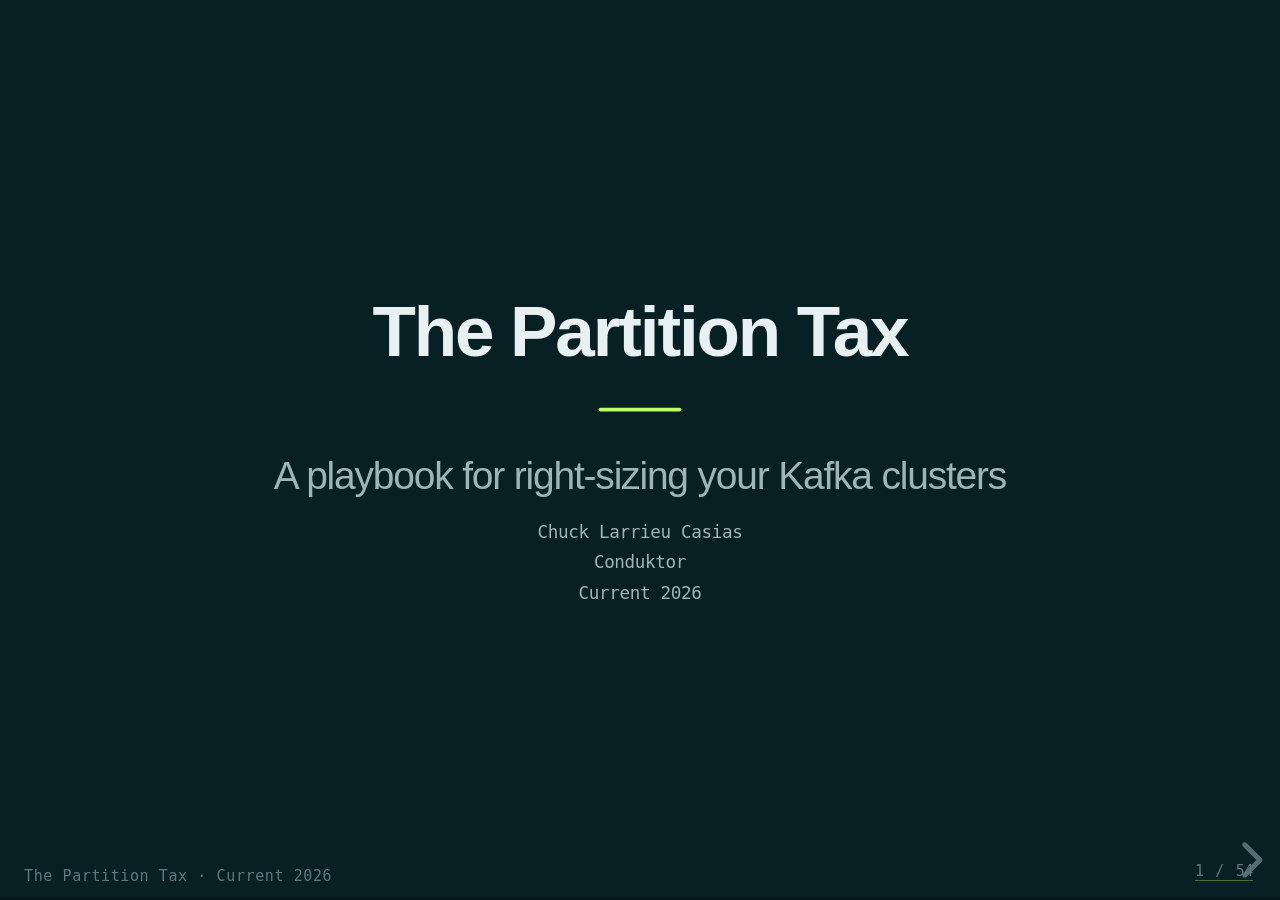
==== index.html @ 5287469e "Initial deck: The Partition Tax (Current 2026) A 54-slide reveal.js deck built from the talk abstrac" ====
<!DOCTYPE html>
<html lang="en">
<head>
<meta charset="utf-8">
<meta name="viewport" content="width=device-width, initial-scale=1.0, maximum-scale=1.0, user-scalable=no">
<title>The Partition Tax — A Playbook for Right-Sizing Your Kafka Clusters</title>
<meta name="description" content="Internal research across sophisticated Kafka users suggests 40-70% of cluster spend is wasted on excess partitions. A layered playbook for getting it back.">
<meta name="author" content="Chuck Larrieu Casias">

<link rel="stylesheet" href="lib/reveal/reset.css">
<link rel="stylesheet" href="lib/reveal/reveal.css">
<link rel="stylesheet" href="css/theme.css">
<link rel="stylesheet" href="lib/reveal/plugin/highlight/monokai.css">
</head>
<body>
<div class="reveal">
<div class="slides">

<!-- ============================================================ -->
<!-- ACT 0 — COLD OPEN                                            -->
<!-- ============================================================ -->

<section class="center-slide" data-state="title">
  <h1>The Partition Tax</h1>
  <div class="title-rule"></div>
  <h3 class="mute" style="font-weight:400">A playbook for right-sizing your Kafka clusters</h3>
  <p class="title-meta pad-top">
    Chuck Larrieu Casias<br>
    Conduktor<br>
    Current 2026
  </p>
  <aside class="notes">
    Keep this short. Name, what I do — I spend my days inside other people's
    Kafka clusters. Then go straight to the hands-up. Do NOT open with a
    product slide.
  </aside>
</section>

<section>
  <span class="kicker">Before I start</span>
  <h2>Every topic needs at least one partition.</h2>
  <p class="mute pad-top">So your topic count is the <em>floor</em> on your partition count.</p>
  <p class="pad-top fragment"><strong>How many topics do you run?</strong></p>
  <p class="mute small fragment">A hundred? A thousand? More?</p>
  <aside class="notes">
    ASK THE ROOM. Get an actual number shouted out. Anchor on whatever the
    biggest confident answer is — aim to land on ~1,000 so the next slide's
    arithmetic is clean. If someone shouts 10,000, even better, the gap gets
    wider. Wait for the answer. Don't rush this.
  </aside>
</section>

<section>
  <span class="kicker">Two shows of hands</span>
  <figure>
    <img src="assets/diagrams/ceiling-bar.svg" alt="1,000 partitions at 10 MB/s each carries 10 GB/s, or 864 TB per day. A busy cluster at 1 GB/s fills only a tenth of it.">
  </figure>
  <aside class="notes">
    Ten MB/s per partition is a deliberately conservative per-partition figure —
    a single partition on decent hardware does considerably better than this.
    I'm being generous on purpose.

    Now: hands up if you run more than 1,000 partitions. (Most hands up.)
    Keep them up if you push more than 10 GB/s. (Almost every hand drops.)

    864 TB a day. That is the workload 1,000 partitions is sized for.
    Let the silence sit for a beat.
  </aside>
</section>

<section class="center-slide">
  <h2 class="lime">Your partition count is not set by throughput.</h2>
  <p class="mute pad-top">If it were, most of this room would be running a few dozen.</p>
  <p class="pad-top fragment">So what <em>is</em> setting it?</p>
  <aside class="notes">
    This is the hinge of the whole talk. Everything after this is answering
    that question, and then doing something about the answer.
  </aside>
</section>

<section>
  <span class="kicker">What this is</span>
  <h2>Four layers, by who can act</h2>
  <div class="spine">
    <div class="layer on"><span class="n">01</span><span class="name">Prevent</span><span class="who">platform team<br>at provisioning</span></div>
    <div class="layer on"><span class="n">02</span><span class="name">Clean</span><span class="who">app teams<br>quarterly</span></div>
    <div class="layer on"><span class="n">03</span><span class="name">Fix</span><span class="who">app teams<br>at design time</span></div>
    <div class="layer on"><span class="n">04</span><span class="name">Patch</span><span class="who">platform team<br>without app changes</span></div>
  </div>
  <p class="small mute">Everything here is arithmetic you can run against your own cluster before lunch. No benchmarks, no trust required.</p>
  <aside class="notes">
    Flag the structure once, clearly, so people can file what's coming.
    Then promise the takeaways: an audit checklist and a decision framework.
    Both are on the last two slides and both are screenshot-able.
  </aside>
</section>

<!-- ============================================================ -->
<!-- ACT 1 — THE TAX                                              -->
<!-- ============================================================ -->

<section class="center-slide" data-state="act">
  <span class="kicker">Act one</span>
  <h1>The Tax</h1>
  <p class="mute">What it costs, and why you already have it</p>
</section>

<section>
  <h2>Consumers set your partition count</h2>
  <figure>
    <img src="assets/diagrams/consumer-parallelism.svg" alt="A topic with four partitions feeds four consumers, one each. A fifth consumer has no partition to take and sits idle.">
  </figure>
  <aside class="notes">
    The structural fact everybody knows but few price: within a consumer group,
    one partition goes to exactly one consumer. Add a consumer beyond the
    partition count and it does nothing at all.

    So the moment a team needs more consumer parallelism, the only lever Kafka
    offers them is partitions. They are not being careless. They are using the
    only knob on the machine.
  </aside>
</section>

<section>
  <h2>And that lever is pulled by <em>latency</em></h2>
  <figure>
    <img src="assets/diagrams/latency-math.svg" alt="200 ms per record gives 5 records per second per consumer; 1,000 records per second therefore needs 200 consumers and so 200 partitions, to carry just 1 MB/s of data.">
  </figure>
  <aside class="notes">
    Walk this slowly, it is the most important arithmetic in the talk.

    One external call per record, 200ms. That consumer thread now does five
    records a second. Not five thousand. Five.

    Topic does 1,000 records a second, so you need 200 consumers, so you create
    200 partitions. And the data underneath is one megabyte a second — a tenth
    of what a single partition handles.

    Nobody in that story did anything unreasonable. That is what makes this
    expensive.
  </aside>
</section>

<section>
  <h2>And you can't take it back</h2>
  <pre><code data-trim data-noescape class="language-text">hash("user-123") % 6  ->  partition 2
hash("user-123") % 4  ->  partition 0</code></pre>
  <p class="small fragment">Drop the partition count and every key relocates. Ordering breaks, compaction breaks, downstream state breaks.</p>
  <p class="small fragment">Kafka will happily let you go <em>up</em>. There is no route back down except building a new topic and migrating onto it.</p>
  <p class="pad-top fragment"><strong>Over-provisioning is a one-way door that costs nothing to walk through.</strong></p>
  <aside class="notes">
    This asymmetry is the engine of the whole problem. Adding partitions is a
    one-line change with no approval and no downtime. Removing them is a
    multi-day migration with a cutover. Of course clusters drift in one
    direction.
  </aside>
</section>

<section>
  <span class="kicker">And in fairness</span>
  <h2>Everyone's advice says over-provision</h2>
  <blockquote class="small">
    "When in doubt, slightly over-provision. Adding partitions is easy; removing them is not."
  </blockquote>
  <blockquote class="small fragment">
    "Small cluster: 3 × broker count per topic. If you expect 20 consumers, start with at least 20 partitions."
  </blockquote>
  <p class="pad-top fragment mute small">Both of those are from <em>our own</em> internal guidance. We never published them. I'd have written the same thing five years ago.</p>
  <aside class="notes">
    Say this cheerfully and own it. I am not here to tell anyone they were
    stupid — I am telling you the default advice, including ours, points one
    way, and the economics point the other.

    This buys the credibility I need for the next thirty minutes. Don't skip it
    and don't be defensive about it.
  </aside>
</section>

<section>
  <h2>How I define waste — conservatively</h2>
  <figure>
    <img src="assets/diagrams/waste-definition.svg" alt="Fifty partitions on a 1 MB/s topic read by three consumers: three are working, forty-seven are pure overhead.">
  </figure>
  <aside class="notes">
    I want this bar so low that nobody can argue with it. A partition only
    counts as wasted if the topic does under 1 MB/s AND there are more
    partitions than the largest consumer group has members.

    That is not aggressive. Ten MB/s topics could usually run on one partition
    too. I'm leaving that on the table so the number is unarguable.

    Across the clusters we analyse, that conservative bar still finds 40 to 70
    percent of infrastructure cost.
  </aside>
</section>

<section>
  <span class="kicker">The easy case</span>
  <h2>Managed Kafka puts it on the invoice</h2>
  <div class="cols pad-top">
    <div class="panel">
      <h4>What you're billed for</h4>
      <p>Per partition-hour, plus hard ceilings per unit of capacity. Confluent Cloud allows 4,500 partitions per CKU.</p>
    </div>
    <div class="panel bad">
      <h4>What that means</h4>
      <p>Partition waste can have you buying a cluster rated for 240 MB/s produce and 720 MB/s consume — to move about 10 MB/s.</p>
    </div>
  </div>
  <p class="pad-top fragment"><strong>On a large cluster, the conservative figure lands in the hundreds of thousands of dollars a year.</strong></p>
  <aside class="notes">
    On managed, I don't have to work to make this argument. The bill makes it.
    Move through this quickly — the self-managed case is where the room starts
    arguing with me, and that's the interesting part.
  </aside>
</section>

<section class="center-slide">
  <h2 class="mute">"But we self-manage.</h2>
  <h2 class="mute">We're not charged per partition."</h2>
  <p class="pad-top fragment lime">True. And not the same thing as free.</p>
  <aside class="notes">
    I hear this in almost every conversation. Pause here — let people who were
    thinking it feel seen before I answer it.
  </aside>
</section>

<section>
  <h2>Replicas set your broker count</h2>
  <figure>
    <img src="assets/diagrams/broker-math.svg" alt="100,000 partitions at replication factor 3 is 300,000 replicas; at 4,000 per broker that is 75 brokers, against about 4 needed for the actual throughput.">
  </figure>
  <aside class="notes">
    The recommended ceiling is 4,000 to 6,000 replicas per broker, and that
    counts total replicas, not leaders.

    Yes, better hardware raises it. AWS publishes about 12,000 for a tuned
    m7g.8xlarge. Fine — that's 25 brokers instead of 75. The throughput still
    only needs about four.

    On most clusters I look at, replica count is the binding constraint. Not
    throughput. Not storage.
  </aside>
</section>

<section class="center-slide">
  <h2 class="mute">"We upgraded to KRaft.</h2>
  <h2 class="mute">For us the sky is the limit."</h2>
  <p class="pad-top fragment lime">KRaft fixed the cluster. It did not fix the broker.</p>
  <aside class="notes">
    Be genuinely appreciative about KRaft here — it IS a real improvement, and
    I don't want to sound like I'm knocking it. It raised the cluster-wide
    metadata ceiling, cut broker startup times, sped up reassignment and topic
    creation enormously.

    None of which touches the per-broker cost of a partition.
  </aside>
</section>

<section>
  <h2>What every partition still costs each broker</h2>
  <ul class="small">
    <li><strong>File descriptors</strong> — every replica is log segment files on disk</li>
    <li class="fragment"><strong>Memory</strong> — Kafka holds an in-memory buffer per partition</li>
    <li class="fragment"><strong>Random I/O</strong> — more partitions, more scattered reads and writes</li>
    <li class="fragment"><strong>Replication latency</strong> — one fetcher thread per broker pair by default</li>
    <li class="fragment"><strong>Request handling</strong> — even empty partitions generate replication fetches</li>
  </ul>
  <blockquote class="small fragment">
    "Replicating 1000 partitions from one broker to another can add about 20 ms latency, which implies that the end-to-end latency is at least 20 ms."
    <span class="attrib">Jun Rao, Confluent</span>
  </blockquote>
  <aside class="notes">
    Don't read the list aloud item by item, that's deadly. Hit file descriptors
    and memory, then land on the Jun Rao quote — it's from one of Kafka's
    original authors and it's about latency, which the room cares about more
    than disk.
  </aside>
</section>

<section>
  <span class="kicker">The one that actually hurts</span>
  <h2>Extra partitions look free until you move a broker</h2>
  <p class="pad-top">Failure, restart, routine upgrade — every partition that broker led needs a leader election.</p>
  <div class="cols pad-top">
    <div class="panel">
      <h4>Fixed cost, per partition</h4>
      <p>The election is the same work whether the partition carries 100 MB/s or nothing at all.</p>
    </div>
    <div class="panel bad">
      <h4>So idle isn't cheap</h4>
      <p>An idle partition skips the data catch-up. It does not skip the election. 10,000 idle partitions is 10,000 elections.</p>
    </div>
  </div>
  <p class="pad-top fragment small mute">This is the one that turns a cost conversation into an availability conversation — and that's usually when people start listening.</p>
  <aside class="notes">
    If I only get one point across in Act 1, make it this one. Cost arguments
    get deferred to next quarter. Rolling-restart windows and failover times
    get fixed.
  </aside>
</section>

<section class="center-slide">
  <h2>Managed: it hits the invoice.</h2>
  <h2>Self-managed: it sets your broker count.</h2>
  <p class="pad-top lime"><strong>Either way, partition waste often dominates the cost of running Kafka.</strong></p>
  <p class="pad-top mute small">The good news: most of it is recoverable.</p>
  <aside class="notes">
    End of Act 1. Take a breath here. The next 30 minutes are all remedy.
  </aside>
</section>

<!-- ============================================================ -->
<!-- ACT 2 — PREVENT                                              -->
<!-- ============================================================ -->

<section class="center-slide" data-state="act">
  <span class="kicker">Layer one</span>
  <h1>Prevent</h1>
  <div class="spine" style="max-width:900px;margin:1.4em auto 0 auto">
    <div class="layer on"><span class="n">01</span><span class="name">Prevent</span><span class="who">platform team<br>at provisioning</span></div>
    <div class="layer"><span class="n">02</span><span class="name">Clean</span><span class="who">app teams<br>quarterly</span></div>
    <div class="layer"><span class="n">03</span><span class="name">Fix</span><span class="who">app teams<br>at design time</span></div>
    <div class="layer"><span class="n">04</span><span class="name">Patch</span><span class="who">platform team<br>without app changes</span></div>
  </div>
  <p class="mute pad-top">Stop making new waste</p>
</section>

<section>
  <h2>The trap this layer walks into</h2>
  <div class="cols pad-top">
    <div class="panel bad">
      <h4>Review every topic</h4>
      <p>You become a ticket queue. Teams route around you, or ship late and resent you for it. Neither outcome survives contact with a deadline.</p>
    </div>
    <div class="panel good">
      <h4>Encode the rule once</h4>
      <p>The policy <em>is</em> the review. Teams self-serve at full speed inside a boundary you set, and you are not in the loop.</p>
    </div>
  </div>
  <p class="pad-top fragment"><strong>If prevention costs the platform team a meeting per topic, it will not happen.</strong></p>
  <aside class="notes">
    Every platform engineer in the room has lived the left-hand box. Name it
    plainly and they'll trust the rest.
  </aside>
</section>

<section>
  <h2>Guardrails at creation time</h2>
  <pre><code data-trim data-noescape class="language-yaml">apiVersion: self-serve/v1
kind: ResourcePolicy
metadata:
  name: partition-budget
spec:
  targetKind: Topic
  description: "Partitions get justified, not inherited"
  rules:
    - condition: spec.partitions &lt;= 6
      errorMessage: "More than 6 partitions needs a measured throughput number"
    - condition: metadata.labels.owner != ""
      errorMessage: "Every topic has a named owner"</code></pre>
  <p class="small mute">Three properties that matter more than the syntax: it runs at creation, it fails with a <em>reason</em>, and it lives in git next to everything else.</p>
  <aside class="notes">
    This is Conduktor's self-service policy format because that's what I use
    with customers, but the shape is the point, not the vendor. If you're
    building this yourself with an admission controller or a Terraform policy
    module, same three properties.

    The error message is doing real work. "Denied" makes people open a ticket.
    "Needs a measured throughput number" makes them go measure.
  </aside>
</section>

<section>
  <h2>Change the default, not just the ceiling</h2>
  <div class="cols">
    <div class="panel bad">
      <h4>Template starts at 30</h4>
      <p>Every copy-pasted topic inherits 30 partitions forever. Nobody chose 30. Somebody chose it once, in 2019, for a different topic.</p>
    </div>
    <div class="panel good">
      <h4>Template starts at 1</h4>
      <p>Going up requires a sentence of justification. Most topics never need one.</p>
    </div>
  </div>
  <p class="pad-top fragment"><strong>The ceiling stops the worst case. The default decides the median.</strong></p>
  <aside class="notes">
    Most of the waste I find isn't a team gaming the limit. It's a template
    default nobody has looked at in years, multiplied by a thousand topics.
    Fixing the default is the single highest-leverage hour in this entire talk.
  </aside>
</section>

<!-- ============================================================ -->
<!-- ACT 3 — CLEAN                                                -->
<!-- ============================================================ -->

<section class="center-slide" data-state="act">
  <span class="kicker">Layer two</span>
  <h1>Clean</h1>
  <div class="spine" style="max-width:900px;margin:1.4em auto 0 auto">
    <div class="layer done"><span class="n">01</span><span class="name">Prevent</span><span class="who">platform team<br>at provisioning</span></div>
    <div class="layer on"><span class="n">02</span><span class="name">Clean</span><span class="who">app teams<br>quarterly</span></div>
    <div class="layer"><span class="n">03</span><span class="name">Fix</span><span class="who">app teams<br>at design time</span></div>
    <div class="layer"><span class="n">04</span><span class="name">Patch</span><span class="who">platform team<br>without app changes</span></div>
  </div>
  <p class="mute pad-top">Deal with the waste you already have</p>
</section>

<section>
  <h2>You cannot clean what you cannot attribute</h2>
  <p class="pad-top">One shared cluster. One line on the cloud bill. Forty teams.</p>
  <div class="cols pad-top">
    <div class="panel bad">
      <h4>Cloud tags</h4>
      <p>Tags stop at the resource boundary. The cluster is one resource. There is no tag that says which team's topics are holding those replicas.</p>
    </div>
    <div class="panel good">
      <h4>Kafka-level allocation</h4>
      <p>Attribute partition-hours, bytes and storage to the application that owns the topic. This is the only layer where the question is answerable.</p>
    </div>
  </div>
  <p class="pad-top fragment small mute">This is why FinOps teams stall on Kafka specifically. Their entire toolchain works at the resource boundary, and Kafka hides forty tenants behind one.</p>
  <aside class="notes">
    If there are FinOps people in the room this is the slide they photograph.
    It explains a frustration they've had for two years and couldn't articulate.
  </aside>
</section>

<section>
  <h2>Show each team their own number</h2>
  <p class="pad-top">Not the cluster's waste. <em>Theirs.</em> With their name on it.</p>
  <ul class="pad-top">
    <li class="fragment">Partition-hours by application, not by cluster</li>
    <li class="fragment">Trended, so growth is visible before it's structural</li>
    <li class="fragment">Delivered where budget conversations already happen</li>
  </ul>
  <p class="pad-top fragment"><strong>Most teams clean up without being asked.</strong></p>
  <p class="small mute fragment">The ones that don't now have a number attached to them, which is a different and much easier conversation to have.</p>
  <aside class="notes">
    Be honest about the mechanism: this works because of embarrassment and
    budget, not because of dashboards. A team that can see its own line item
    next to its peers' will act. A team looking at a cluster-wide number will
    not, because it isn't theirs.

    I've watched this recover more partitions than any technical fix in this
    talk, and it requires no engineering at all.
  </aside>
</section>

<!-- ============================================================ -->
<!-- ACT 4 — FIX THE ROOT CAUSE                                   -->
<!-- ============================================================ -->

<section class="center-slide" data-state="act">
  <span class="kicker">Layer three</span>
  <h1>Fix the root cause</h1>
  <div class="spine" style="max-width:900px;margin:1.4em auto 0 auto">
    <div class="layer done"><span class="n">01</span><span class="name">Prevent</span><span class="who">platform team<br>at provisioning</span></div>
    <div class="layer done"><span class="n">02</span><span class="name">Clean</span><span class="who">app teams<br>quarterly</span></div>
    <div class="layer on"><span class="n">03</span><span class="name">Fix</span><span class="who">app teams<br>at design time</span></div>
    <div class="layer"><span class="n">04</span><span class="name">Patch</span><span class="who">platform team<br>without app changes</span></div>
  </div>
  <p class="mute pad-top">Stop needing the partitions in the first place</p>
</section>

<section class="center-slide">
  <blockquote style="border:none;padding:0">
    <h2 class="mute">"We need more partitions.</h2>
    <h2 class="mute">Our consumer can't keep up."</h2>
  </blockquote>
  <p class="pad-top fragment">This ticket is the single largest source of partition sprawl I see.</p>
  <p class="small mute fragment">And it is almost always a correct observation with the wrong remedy attached.</p>
  <aside class="notes">
    Everyone in the room has either written this ticket or approved it. Say so.
    The team is right that they have a problem. They're reaching for the only
    lever Kafka shows them.
  </aside>
</section>

<section>
  <h2>The diagnosis underneath it</h2>
  <p class="pad-top mute">Consumers that can't keep up are almost never CPU-bound. They're waiting.</p>
  <ul class="pad-top small">
    <li class="fragment">An external HTTP call per record</li>
    <li class="fragment">A database write, then a read-back</li>
    <li class="fragment">An enrichment lookup against another service</li>
    <li class="fragment">ML inference, RAG retrieval, an LLM call</li>
  </ul>
  <p class="pad-top fragment"><strong>One partition = one unit of work = one thread.</strong></p>
  <p class="fragment small mute">That model is fine when processing takes microseconds. It collapses the moment processing means <em>waiting on something else</em> — and in 2026 that is most consumers.</p>
  <aside class="notes">
    The vanilla consumer's threading model was designed for fast, local,
    CPU-bound work. Event-driven systems stopped looking like that years ago,
    and AI workloads have made it dramatically worse — an LLM call is seconds,
    not milliseconds.
  </aside>
</section>

<section>
  <h2>What you're actually paying for</h2>
  <figure>
    <img src="assets/diagrams/head-of-line.svg" alt="Key A takes 4 seconds while keys B, C and D, needing 100 ms each, wait behind it on the same partition.">
  </figure>
  <aside class="notes">
    This is head-of-line blocking and it's the real defect. B, C and D are
    different customers, different orders, different entities. They have no
    business relationship with A whatsoever. They're waiting because a hashing
    function put them in the same bucket.

    Adding partitions makes this statistically less likely. It never makes it
    go away.
  </aside>
</section>

<section class="center-slide">
  <h2 class="lime">Partitions are an infrastructure concern.</h2>
  <h2 class="lime">Keys are the domain concern.</h2>
  <p class="pad-top mute">Nobody in your business cares whether <code>user_42</code> lives on partition 7 or partition 23.</p>
  <p class="pad-top fragment">They care that events about <code>user_42</code> are processed in order.</p>
  <aside class="notes">
    This is the intellectual centre of the talk. Slow down.

    The partition exists because Kafka needs to shard data across brokers and
    distribute work across instances. It is a side effect of horizontal
    scaling. The key is what the domain actually cares about.

    Using partitions for ordering couples a business guarantee to a deployment
    parameter. That's a leaky abstraction, and you pay for the leak in
    permanent infrastructure.
  </aside>
</section>

<section>
  <h2>So what does "add partitions" actually do?</h2>
  <div class="cols pad-top">
    <div class="panel">
      <h4>What you wanted</h4>
      <p>More things happening at once.</p>
    </div>
    <div class="panel bad">
      <h4>What you bought</h4>
      <p>Permanent infrastructure. More replicas to host, longer leader elections when a broker dies, more controller work, and a bigger bill on anything priced per partition.</p>
    </div>
  </div>
  <p class="pad-top fragment"><strong>You converted a processing problem into an infrastructure problem — through a one-way door.</strong></p>
  <p class="small mute fragment">And you only get parallelism up to the partition count, so the next slow dependency starts the cycle again.</p>
  <aside class="notes">
    Land this hard. It connects Act 4 straight back to Act 1's arithmetic:
    this is where those 200 partitions came from.
  </aside>
</section>

<section class="center-slide">
  <h2 class="mute">"Fine — so we use share groups.</h2>
  <h2 class="mute">Queues for Kafka. That's the fix, right?"</h2>
  <p class="pad-top fragment lime">Share groups are genuinely good. They are also solving a different problem.</p>
  <aside class="notes">
    Tone check: I am NOT here to trash KIP-932. It's excellent work and I'm
    glad it shipped. My objection is narrow and specific: it is being pointed
    at as the replacement for Parallel Consumer, and it is not that.

    Say the positive part first and mean it.
  </aside>
</section>

<section>
  <h2>What share consumers actually give you</h2>
  <p class="mute small">KIP-932, GA in Apache Kafka 4.2</p>
  <pre><code data-trim class="language-text">Available  ->  Acquired  ->  Acknowledged</code></pre>
  <ul class="small pad-top">
    <li>Each record is individually <em>acquired</em> by a consumer, processed, then acknowledged</li>
    <li class="fragment">Per-message acks: ACCEPT, RELEASE (retry it), REJECT (dead-letter it)</li>
    <li class="fragment">Consumer count is no longer capped by partition count</li>
  </ul>
  <p class="pad-top fragment"><strong>For job queues this is exactly right.</strong> Render this PDF, send this email, transform this image. Independent tasks, per-record retry, maximum throughput.</p>
  <aside class="notes">
    Give share groups a full, fair hearing. If the room thinks I'm strawmanning
    them, I lose the next slide, which is the one that matters.
  </aside>
</section>

<section>
  <h2>And here is the line that decides it</h2>
  <blockquote>
    "The records in a share-partition can be delivered <em>out of order</em> to a consumer."
    <span class="attrib">KIP-932</span>
  </blockquote>
  <p class="pad-top fragment small mute">Can, in a distributed system under load, means will.</p>
  <div class="panel bad fragment pad-top">
    <h4>What that costs you in an event-driven system</h4>
    <p><code>UserUpdated(user=42)</code> arrives at offset 10.<br>
       <code>UserDeleted(user=42)</code> arrives at offset 50.</p>
    <p>Process them out of order and you have just resurrected a deleted user.</p>
  </div>
  <aside class="notes">
    There is no per-partition order and no per-key order. That's not a bug,
    it's the design — it's what buys the per-message acking.

    The resurrected user is the example that makes people's faces change,
    because everyone has a version of it. GDPR deletion is the one that gets
    quoted back to me afterwards.
  </aside>
</section>

<section class="center-slide">
  <h2>Telling people to move from Parallel Consumer to share groups</h2>
  <h2 class="lime">is like telling them to move from Postgres to Redis</h2>
  <h2 class="mute">because both store data.</h2>
  <p class="pad-top small mute fragment">Both are excellent. The semantics are not interchangeable.</p>
  <aside class="notes">
    This is the quotable line. Deliver it and then stop talking for two seconds.
  </aside>
</section>

<section class="center-slide">
  <h2>What you actually want</h2>
  <div class="cols pad-top" style="max-width:860px;margin:0 auto">
    <div class="panel good"><h4>Parallelism</h4><p>across keys</p></div>
    <div class="panel good"><h4>Ordering</h4><p>within a key</p></div>
    <div class="panel good"><h4>Correctness</h4><p>of offset commits</p></div>
  </div>
  <p class="pad-top">Decoupled from how many partitions the topic happens to have.</p>
  <p class="small mute fragment">Two of these are easy. The third is where homegrown attempts die.</p>
  <aside class="notes">
    Set up the next slide. Everyone thinks this is a thread pool keyed by
    record key. That part takes an afternoon. Then you meet offsets.
  </aside>
</section>

<section>
  <h2>The part everyone underestimates</h2>
  <figure>
    <img src="assets/diagrams/offset-commit.svg" alt="Offsets 100 to 108: 100-104 done, 105 still in flight, 106-108 done. The highest contiguous completed offset is 104.">
  </figure>
  <aside class="notes">
    Walk the two wrong answers first, let the room feel the trap, then give the
    right one.

    Commit 108 and crash: 105 is gone. Silently. You will find out in a
    reconciliation report next quarter.

    Wait for 105: congratulations, you've rebuilt head-of-line blocking inside
    your own application.

    The right answer needs a completed-offset map per partition, in-memory gap
    tracking, bounded memory, backpressure, and correct behaviour across
    rebalances. Parallel Consumer stuffs that state into the offset commit
    metadata string that nobody else was using.
  </aside>
</section>

<section>
  <h2>"Can't I just use virtual threads?"</h2>
  <div class="cols pad-top">
    <div class="panel good">
      <h4>What virtual threads solve</h4>
      <p>The <em>concurrency cost</em>. Millions of them, and a blocking HTTP call no longer pins an OS thread. Genuinely great for IO-bound work.</p>
    </div>
    <div class="panel bad">
      <h4>What they don't solve</h4>
      <p>Ordering and offset-commit correctness. Those are a different layer, and they don't come for free with a cheaper thread.</p>
    </div>
  </div>
  <p class="small mute pad-top fragment">Thread per partition: about the same as the vanilla consumer. Thread per key: now you need in-flight key tracking, a completed-offset tracker, backpressure, rebalance handling and bounded memory.</p>
  <p class="fragment"><strong>Which is to say: you've started writing Parallel Consumer.</strong></p>
  <aside class="notes">
    I get this question every single time, and it's a good instinct, not a
    stupid one. Virtual threads are the right execution layer. They are not a
    contract layer.
  </aside>
</section>

<section>
  <h2>Parallel Consumer, briefly</h2>
  <table>
    <tr><th>Mode</th><th>Ordering guaranteed</th><th>Use it for</th></tr>
    <tr><td class="mono lime">KEY</td><td>Records sharing a key process sequentially; different keys run concurrently</td><td>Event-driven systems, event sourcing</td></tr>
    <tr><td class="mono">UNORDERED</td><td>None</td><td>Independent tasks, order irrelevant</td></tr>
    <tr><td class="mono">PARTITION</td><td>Per-partition, same as vanilla</td><td>Vanilla semantics without multiplexing N partitions onto one thread</td></tr>
  </table>
  <p class="pad-top small"><strong>KEY is the default, and it's the one you want.</strong> You set <code>maxConcurrency</code>, not partition count.</p>
  <p class="small mute fragment">One instance assigned 10 partitions can run 10, 100 or 1,000 concurrent units of work — without touching the rebalance protocol or stealing partitions from anyone.</p>
  <aside class="notes">
    The crucial architectural point: it parallelises WITHIN the partitions
    already assigned to that instance. It doesn't change group membership and
    doesn't touch rebalancing. That's why it's safe to adopt incrementally.
  </aside>
</section>

<section>
  <h2>Three to look at</h2>
  <table class="small">
    <tr><th>Library</th><th>Shape</th><th>Worth knowing</th></tr>
    <tr>
      <td class="mono lime">parallel-consumer<br><span class="tiny mute">github.com/astubbs</span></td>
      <td>Java, wraps the vanilla consumer</td>
      <td>Confluent deprecated the original; Antony Stubbs, one of its original implementers, forked it and is actively improving it</td>
    </tr>
    <tr>
      <td class="mono lime">kpipe<br><span class="tiny mute">github.com/eschizoid</span></td>
      <td>Java virtual threads over the vanilla consumer</td>
      <td>Newer and smaller. I have not run it in anger — evaluate before you depend on it</td>
    </tr>
    <tr>
      <td class="mono lime">llingr-demux<br><span class="tiny mute">llingr.io</span></td>
      <td>Go core; Java/Kotlin/Scala bindings, Rust FFI, gRPC sidecar</td>
      <td>Per-key routing to workers with contiguous offset commit. Marked patent pending and the licence isn't published — check that before adopting</td>
    </tr>
  </table>
  <p class="tiny mute pad-top">Performance figures on these projects are the maintainers' own. Benchmark against your workload before you believe any of them, mine included.</p>
  <aside class="notes">
    Be scrupulously fair here. I'm recommending a category, not a vendor. The
    llingr licensing caveat is real and I should say it out loud rather than
    bury it — an unlicensed dependency is a non-starter at most of the
    companies in this room.

    If asked which I'd start with: the astubbs fork, because it's Apache 2.0,
    it's battle-tested, and the maintainer wrote the original.
  </aside>
</section>

<section>
  <h2>One question decides it</h2>
  <figure>
    <img src="assets/diagrams/decision-tree.svg" alt="Decision tree: does per-key order matter? Yes leads to a per-key concurrent consumer; no with order irrelevant leads to Share Consumers; no and already fast leads to the vanilla consumer.">
  </figure>
  <aside class="notes">
    Screenshot slide. Pause on it.

    Then the point that ties Act 4 to Act 1: "add more partitions" is not an
    answer to any of these three questions. It never was. It's just the only
    lever that was in reach.
  </aside>
</section>

<section class="center-slide">
  <h2>This should be in Apache Kafka</h2>
  <p class="pad-top mute">Key-level parallelism belongs in <code>org.apache.kafka.clients.consumer</code>, not in a third-party library you have to know exists.</p>
  <p class="pad-top small fragment">Somebody proposed roughly this in <strong>2019</strong> — KIP-X, "a cooperative consumer processing semantic". It went nowhere.</p>
  <p class="small mute fragment">Partition-level parallelism is a poor default for event-driven systems, and an actively bad one for anything calling a model.</p>
  <aside class="notes">
    Say this as an ask to the community, not a complaint. There are Kafka
    committers in this room and at this conference. That's the point of saying
    it here rather than on a blog.
  </aside>
</section>

<!-- ============================================================ -->
<!-- ACT 5 — PATCH                                                -->
<!-- ============================================================ -->

<section class="center-slide" data-state="act">
  <span class="kicker">Layer four</span>
  <h1>Patch</h1>
  <div class="spine" style="max-width:900px;margin:1.4em auto 0 auto">
    <div class="layer done"><span class="n">01</span><span class="name">Prevent</span><span class="who">platform team<br>at provisioning</span></div>
    <div class="layer done"><span class="n">02</span><span class="name">Clean</span><span class="who">app teams<br>quarterly</span></div>
    <div class="layer done"><span class="n">03</span><span class="name">Fix</span><span class="who">app teams<br>at design time</span></div>
    <div class="layer on"><span class="n">04</span><span class="name">Patch</span><span class="who">platform team<br>without app changes</span></div>
  </div>
  <p class="mute pad-top">What lies you can tell when you can't change the app</p>
</section>

<section>
  <h2>Layer three assumed something</h2>
  <p class="pad-top">That somebody will change the consumer.</p>
  <ul class="pad-top small">
    <li class="fragment">The team that wrote it left</li>
    <li class="fragment">A contractor wrote it and the contract ended</li>
    <li class="fragment">It's a vendor binary you don't have source for</li>
    <li class="fragment">The team exists, agrees with you, and has it at #14 on the backlog</li>
  </ul>
  <p class="pad-top fragment"><strong>The platform team owns the cost. The app team owns the fix. That gap is where partition waste lives permanently.</strong></p>
  <aside class="notes">
    Every platform engineer knows this gap intimately. They can see the waste,
    they can price the waste, and they cannot touch the code that causes it.

    That's what this layer is for. It is not the elegant answer. It's the one
    available to the person who actually carries the cost.
  </aside>
</section>

<section>
  <h2>Why a Kafka proxy can do anything at all</h2>
  <p class="pad-top small mute">It is not a reverse proxy. It parses the Kafka wire protocol — every request typed, versioned and decoded before it reaches a broker.</p>
  <pre><code data-trim class="language-text">client  ->  Metadata request
broker  ->  "the brokers are at 10.0.0.5:9092, 10.0.0.6:9092"
proxy   ->  rewrites that to "proxy:9093, proxy:9094"
client  ->  every subsequent connection comes back through the proxy</code></pre>
  <p class="small fragment">That rewrite is why a plain TCP load balancer in front of Kafka gets bypassed within one round trip — and why a protocol-aware proxy doesn't.</p>
  <p class="small mute fragment">Sitting in the protocol path means the client's view of the cluster is something you control rather than something you report.</p>
  <aside class="notes">
    Keep this tight — it's mechanism, not payoff. But people need it, because
    otherwise the next three slides sound like magic.

    The key idea to plant: the client's view of Kafka is negotiable.
  </aside>
</section>

<section>
  <span class="kicker">Lie #1 — in production today</span>
  <h2>"You have your own cluster."</h2>
  <p class="pad-top">Virtual clusters. Each team gets isolated bootstrap servers, its own topic namespace, its own ACLs — on shared physical infrastructure.</p>
  <div class="cols pad-top">
    <div class="panel bad"><h4>Before</h4><p>Nine non-prod clusters, each with its own brokers, its own internal topics, its own per-broker partition overhead, all running at 2% utilisation.</p></div>
    <div class="panel good"><h4>After</h4><p>One physical cluster. Nine tenants who cannot see each other. Eight clusters' worth of overhead deleted.</p></div>
  </div>
  <p class="small mute fragment pad-top">Non-prod is the easy win: the isolation requirement is real, the throughput requirement is nearly zero, and nobody is emotionally attached to a dev cluster.</p>
  <aside class="notes">
    Start with non-prod when selling this internally. It's the lowest-risk
    consolidation and usually the biggest raw saving, because non-prod clusters
    are provisioned like prod and used like a laptop.
  </aside>
</section>

<section>
  <span class="kicker">Lie #2 — in production today</span>
  <h2>"You have your own topic."</h2>
  <p class="pad-top">Topic concentration. Many logical topics fold onto fewer physical partitions behind the proxy. Clients see their own topic and never know.</p>
  <p class="pad-top small">Aimed squarely at the long tail: dead-letter queues, audit topics, per-tenant topics, non-prod scratch. Hundreds of topics, almost no data, all of them holding replicas.</p>
  <div class="panel pad-top fragment">
    <h4>The honest caveat</h4>
    <p>This does not shrink an existing topic. Nothing does — you still migrate onto a right-sized topic. What concentration changes is the <em>destination</em>: set the rule up front, and matching topics land on shared physical partitions as they migrate.</p>
  </div>
  <aside class="notes">
    Say the caveat before anyone asks. If I let someone in the audience find
    the hole, I look like I was hiding it. If I hand it over myself, the rest
    of the talk gets more trust, not less.
  </aside>
</section>

<section>
  <span class="kicker">Lie #3 — not implemented; I want to argue about it</span>
  <h2>"You have more partitions than you do."</h2>
  <p class="pad-top small mute">A thought experiment, not a product. Nobody has built this. I think it's interesting and I'd like to be told why it's wrong.</p>
  <div class="cols pad-top">
    <div class="panel">
      <h4>The idea</h4>
      <p>For one specific slow app, the proxy advertises more partitions than the topic really has, then maps them back to the real partitions underneath.</p>
    </div>
    <div class="panel">
      <h4>Why it's tempting</h4>
      <p>The app scales horizontally as if it had the partitions. No library migration, no rewrite, no access to the source needed. The platform team acts alone.</p>
    </div>
  </div>
  <p class="pad-top small fragment"><strong>Where I expect it to break:</strong> offset semantics across the virtual-to-real mapping, per-key ordering once two virtual partitions share a real one, and consumer group rebalancing that now has to be simulated.</p>
  <p class="small lime fragment">If you can see a fourth reason it breaks, find me afterwards. That's genuinely why it's in this talk.</p>
  <aside class="notes">
    BE EXPLICIT AND REPEAT IT: this is not implemented, not on a roadmap, not
    something anyone can buy. I am floating an idea at a technical conference
    on purpose.

    If I get this wrong and someone thinks it's shipping, that's a support
    ticket for my colleagues and a credibility problem for me. Say "this does
    not exist" out loud at least twice.

    The reason to include it: the room is full of exactly the people who can
    tell me why it won't work, and the failure modes are more interesting than
    the idea.
  </aside>
</section>

<!-- ============================================================ -->
<!-- ACT 6 — CLOSE                                                -->
<!-- ============================================================ -->

<section class="center-slide" data-state="act">
  <span class="kicker">To take away</span>
  <h1>Two things</h1>
  <div class="spine" style="max-width:900px;margin:1.4em auto 0 auto">
    <div class="layer done"><span class="n">01</span><span class="name">Prevent</span><span class="who">platform team<br>at provisioning</span></div>
    <div class="layer done"><span class="n">02</span><span class="name">Clean</span><span class="who">app teams<br>quarterly</span></div>
    <div class="layer done"><span class="n">03</span><span class="name">Fix</span><span class="who">app teams<br>at design time</span></div>
    <div class="layer done"><span class="n">04</span><span class="name">Patch</span><span class="who">platform team<br>without app changes</span></div>
  </div>
  <p class="mute pad-top">A checklist, and a way to choose</p>
</section>

<section>
  <span class="kicker">Takeaway one</span>
  <h2>Audit your own partition waste</h2>
  <ol class="checklist">
    <li>List every topic by partition count, descending.</li>
    <li>For each, pull <strong>peak</strong> producer throughput over 7 days — peak, not average.</li>
    <li>For each, pull the <strong>maximum member count</strong> across all its consumer groups.</li>
    <li>Flag any topic where <code>throughput &lt; 1 MB/s</code> <em>and</em> <code>partitions &gt; max group members</code>.</li>
    <li>Sum the excess partitions on flagged topics. Multiply by replication factor.</li>
    <li class="fragment">Self-managed: divide by your replicas-per-broker ceiling. That's brokers you run for nothing.</li>
    <li class="fragment">Managed: multiply by your partition-hour rate × 8,760. That's an annual line item.</li>
  </ol>
  <p class="small mute fragment">Steps 2 and 3 are the ones people skip, and they're the ones that make the number defensible.</p>
  <aside class="notes">
    Tell them to photograph this one. Then make the promise explicit: this is
    an afternoon of work, and the number at the end is theirs, not mine.

    Emphasise PEAK not average on step 2 — averaging over a week hides the
    daily batch spike and someone will correctly challenge the result.
  </aside>
</section>

<section>
  <span class="kicker">Takeaway two</span>
  <h2>Which layer do you reach for?</h2>
  <table class="small">
    <tr><th>Your situation</th><th>Reach for</th></tr>
    <tr><td>Topics still being created</td><td class="lime">Prevent — fix the template default, then the ceiling</td></tr>
    <tr><td>Sprawl exists, teams are responsive</td><td class="lime">Clean — attribute it, then let them act</td></tr>
    <tr><td>Consumer too slow · per-key order matters · you can change the app</td><td class="lime">Fix — per-key concurrent consumer</td></tr>
    <tr><td>Consumer too slow · ordering genuinely irrelevant</td><td class="lime">Share groups — the right tool for this one</td></tr>
    <tr><td>Consumer too slow · you cannot change the app</td><td class="lime">Patch — proxy, and accept the trade</td></tr>
    <tr><td>Long tail of tiny topics · non-prod sprawl</td><td class="lime">Patch — virtualisation and concentration</td></tr>
  </table>
  <p class="small mute pad-top fragment">Two questions get you to a row: <strong>does per-key order matter</strong>, and <strong>can you change the app?</strong></p>
  <aside class="notes">
    The second screenshot slide. This is the artifact the abstract promised, so
    make sure it's on screen long enough to photograph.

    If you only remember two questions from this talk: does per-key ordering
    matter, and can you change the code. Everything else follows.
  </aside>
</section>

<section>
  <h2>If you do one thing on Monday</h2>
  <p class="pad-top">Run steps 1 to 4 of that checklist. It takes an afternoon.</p>
  <p class="pad-top fragment">Most teams are genuinely surprised by the answer — and you cannot make the case for any of the other three layers without it.</p>
  <p class="pad-top small mute fragment">Then change one template default from 30 to 1. That's the cheapest structural fix in this entire talk, and it stops the bleeding while you deal with the rest.</p>
  <aside class="notes">
    End on something that costs them nothing and needs nobody's approval.
    Never end a cost talk with "buy something".
  </aside>
</section>

<section class="center-slide">
  <h1>Thank you</h1>
  <div class="title-rule"></div>
  <p class="title-meta">
    Chuck Larrieu Casias · Conduktor<br>
    <span class="mute">Slides, checklist and sources:</span><br>
    <a href="https://chuck-alt-delete.github.io/partition-tax">chuck-alt-delete.github.io/partition-tax</a>
  </p>
  <p class="tiny mute pad-top">
    Ask me about the virtual partition idea. I still think there's something there.
  </p>
  <aside class="notes">
    Leave this up for Q and A. Expect: "what about tiered storage", "does this
    apply to Kafka Streams" (yes, and worse — internal topics inherit the input
    partition count), and at least one person who wants to argue about share
    groups. Welcome that argument, don't win it rudely.
  </aside>
</section>

<section>
  <h2>Sources</h2>
  <ul class="tiny">
    <li>Confluent Cloud partition limits per CKU — Confluent Cloud documentation</li>
    <li>4,000–6,000 replicas per broker; ~12,000 on a tuned <code>m7g.8xlarge</code> — AWS MSK quotas documentation</li>
    <li>"Replicating 1000 partitions… about 20 ms latency" — Jun Rao, <em>How to Choose the Number of Topics/Partitions in a Kafka Cluster</em>, Confluent</li>
    <li>KRaft metadata and startup improvements — Confluent Developer; Instaclustr KRaft benchmarks</li>
    <li>"Records in a share-partition can be delivered out of order" — KIP-932, Queues for Kafka</li>
    <li>KIP-X, <em>Introduce a cooperative consumer processing semantic</em> (2019) — Apache Kafka wiki</li>
    <li>Parallel Consumer — <code>github.com/astubbs/parallel-consumer</code> (fork of the deprecated <code>confluentinc/parallel-consumer</code>)</li>
    <li>kpipe — <code>github.com/eschizoid/kpipe</code> · llingr-demux — <code>llingr.io</code></li>
    <li>Background posts — <em>The Surprising Cost of Kafka Partition Waste</em> and <em>Kafka Partitions are the Wrong Ordering Abstraction, Keys Are</em>, conduktor.io/blog</li>
  </ul>
  <aside class="notes">
    Backup slide — don't present it. It exists so the published deck is
    citable and so anyone who challenges a number can check it themselves.
  </aside>
</section>

</div>
</div>

<div class="deck-footer">The Partition Tax · Current 2026</div>

<script src="lib/reveal/reveal.js"></script>
<script src="lib/reveal/plugin/notes/notes.js"></script>
<script src="lib/reveal/plugin/highlight/highlight.js"></script>
<script src="lib/reveal/plugin/zoom/zoom.js"></script>
<script>
  Reveal.initialize({
    hash: true,
    slideNumber: 'c/t',
    controls: true,
    progress: true,
    center: true,
    transition: 'fade',
    transitionSpeed: 'fast',
    width: 1280,
    height: 760,
    margin: 0.06,
    minScale: 0.2,
    maxScale: 2.0,
    pdfSeparateFragments: false,
    plugins: [ RevealNotes, RevealHighlight, RevealZoom ]
  });

  // centre-slide vertical centring without forcing it on content slides
  Reveal.on('ready', () => document.body.classList.add('ready'));
</script>
</body>
</html>
---- lib/reveal/reveal.css ----
/**
 * reveal.js 5.2.0
 * https://revealjs.com
 * MIT licensed
 *
 * Copyright (C) 2011-2024 Hakim El Hattab, https://hakim.se
 */

.reveal .r-stretch,.reveal .stretch{max-width:none;max-height:none}.reveal pre.r-stretch code,.reveal pre.stretch code{height:100%;max-height:100%;box-sizing:border-box}.reveal .r-fit-text{display:inline-block;white-space:nowrap}.reveal .r-stack{display:grid;grid-template-rows:100%}.reveal .r-stack>*{grid-area:1/1;margin:auto}.reveal .r-hstack,.reveal .r-vstack{display:flex}.reveal .r-hstack img,.reveal .r-hstack video,.reveal .r-vstack img,.reveal .r-vstack video{min-width:0;min-height:0;object-fit:contain}.reveal .r-vstack{flex-direction:column;align-items:center;justify-content:center}.reveal .r-hstack{flex-direction:row;align-items:center;justify-content:center}.reveal .items-stretch{align-items:stretch}.reveal .items-start{align-items:flex-start}.reveal .items-center{align-items:center}.reveal .items-end{align-items:flex-end}.reveal .justify-between{justify-content:space-between}.reveal .justify-around{justify-content:space-around}.reveal .justify-start{justify-content:flex-start}.reveal .justify-center{justify-content:center}.reveal .justify-end{justify-content:flex-end}html.reveal-full-page{width:100%;height:100%;height:100vh;height:calc(var(--vh,1vh) * 100);height:100dvh;overflow:hidden}.reveal-viewport{height:100%;overflow:hidden;position:relative;line-height:1;margin:0;background-color:#fff;color:#000;--r-controls-spacing:12px;--r-overlay-header-height:40px;--r-overlay-margin:0px;--r-overlay-padding:6px;--r-overlay-gap:5px}@media screen and (max-width:1024px),(max-height:768px){.reveal-viewport{--r-overlay-header-height:26px}}.reveal-viewport:fullscreen{top:0!important;left:0!important;width:100%!important;height:100%!important;transform:none!important}.reveal .fragment{transition:all .2s ease}.reveal .fragment:not(.custom){opacity:0;visibility:hidden;will-change:opacity}.reveal .fragment.visible{opacity:1;visibility:inherit}.reveal .fragment.disabled{transition:none}.reveal .fragment.grow{opacity:1;visibility:inherit}.reveal .fragment.grow.visible{transform:scale(1.3)}.reveal .fragment.shrink{opacity:1;visibility:inherit}.reveal .fragment.shrink.visible{transform:scale(.7)}.reveal .fragment.zoom-in{transform:scale(.1)}.reveal .fragment.zoom-in.visible{transform:none}.reveal .fragment.fade-out{opacity:1;visibility:inherit}.reveal .fragment.fade-out.visible{opacity:0;visibility:hidden}.reveal .fragment.semi-fade-out{opacity:1;visibility:inherit}.reveal .fragment.semi-fade-out.visible{opacity:.5;visibility:inherit}.reveal .fragment.strike{opacity:1;visibility:inherit}.reveal .fragment.strike.visible{text-decoration:line-through}.reveal .fragment.fade-up{transform:translate(0,40px)}.reveal .fragment.fade-up.visible{transform:translate(0,0)}.reveal .fragment.fade-down{transform:translate(0,-40px)}.reveal .fragment.fade-down.visible{transform:translate(0,0)}.reveal .fragment.fade-right{transform:translate(-40px,0)}.reveal .fragment.fade-right.visible{transform:translate(0,0)}.reveal .fragment.fade-left{transform:translate(40px,0)}.reveal .fragment.fade-left.visible{transform:translate(0,0)}.reveal .fragment.current-visible,.reveal .fragment.fade-in-then-out{opacity:0;visibility:hidden}.reveal .fragment.current-visible.current-fragment,.reveal .fragment.fade-in-then-out.current-fragment{opacity:1;visibility:inherit}.reveal .fragment.fade-in-then-semi-out{opacity:0;visibility:hidden}.reveal .fragment.fade-in-then-semi-out.visible{opacity:.5;visibility:inherit}.reveal .fragment.fade-in-then-semi-out.current-fragment{opacity:1;visibility:inherit}.reveal .fragment.highlight-blue,.reveal .fragment.highlight-current-blue,.reveal .fragment.highlight-current-green,.reveal .fragment.highlight-current-red,.reveal .fragment.highlight-green,.reveal .fragment.highlight-red{opacity:1;visibility:inherit}.reveal .fragment.highlight-red.visible{color:#ff2c2d}.reveal .fragment.highlight-green.visible{color:#17ff2e}.reveal .fragment.highlight-blue.visible{color:#1b91ff}.reveal .fragment.highlight-current-red.current-fragment{color:#ff2c2d}.reveal .fragment.highlight-current-green.current-fragment{color:#17ff2e}.reveal .fragment.highlight-current-blue.current-fragment{color:#1b91ff}.reveal:after{content:"";font-style:italic}.reveal iframe{z-index:1}.reveal a{position:relative}@keyframes bounce-right{0%,10%,25%,40%,50%{transform:translateX(0)}20%{transform:translateX(10px)}30%{transform:translateX(-5px)}}@keyframes bounce-left{0%,10%,25%,40%,50%{transform:translateX(0)}20%{transform:translateX(-10px)}30%{transform:translateX(5px)}}@keyframes bounce-down{0%,10%,25%,40%,50%{transform:translateY(0)}20%{transform:translateY(10px)}30%{transform:translateY(-5px)}}.reveal .controls{display:none;position:absolute;top:auto;bottom:var(--r-controls-spacing);right:var(--r-controls-spacing);left:auto;z-index:11;color:#000;pointer-events:none;font-size:10px}.reveal .controls button{position:absolute;padding:0;background-color:transparent;border:0;outline:0;cursor:pointer;color:currentColor;transform:scale(.9999);transition:color .2s ease,opacity .2s ease,transform .2s ease;z-index:2;pointer-events:auto;font-size:inherit;visibility:hidden;opacity:0;-webkit-appearance:none;-webkit-tap-highlight-color:transparent}.reveal .controls .controls-arrow:after,.reveal .controls .controls-arrow:before{content:"";position:absolute;top:0;left:0;width:2.6em;height:.5em;border-radius:.25em;background-color:currentColor;transition:all .15s ease,background-color .8s ease;transform-origin:.2em 50%;will-change:transform}.reveal .controls .controls-arrow{position:relative;width:3.6em;height:3.6em}.reveal .controls .controls-arrow:before{transform:translateX(.5em) translateY(1.55em) rotate(45deg)}.reveal .controls .controls-arrow:after{transform:translateX(.5em) translateY(1.55em) rotate(-45deg)}.reveal .controls .controls-arrow:hover:before{transform:translateX(.5em) translateY(1.55em) rotate(40deg)}.reveal .controls .controls-arrow:hover:after{transform:translateX(.5em) translateY(1.55em) rotate(-40deg)}.reveal .controls .controls-arrow:active:before{transform:translateX(.5em) translateY(1.55em) rotate(36deg)}.reveal .controls .controls-arrow:active:after{transform:translateX(.5em) translateY(1.55em) rotate(-36deg)}.reveal .controls .navigate-left{right:6.4em;bottom:3.2em;transform:translateX(-10px)}.reveal .controls .navigate-left.highlight{animation:bounce-left 2s 50 both ease-out}.reveal .controls .navigate-right{right:0;bottom:3.2em;transform:translateX(10px)}.reveal .controls .navigate-right .controls-arrow{transform:rotate(180deg)}.reveal .controls .navigate-right.highlight{animation:bounce-right 2s 50 both ease-out}.reveal .controls .navigate-up{right:3.2em;bottom:6.4em;transform:translateY(-10px)}.reveal .controls .navigate-up .controls-arrow{transform:rotate(90deg)}.reveal .controls .navigate-down{right:3.2em;bottom:-1.4em;padding-bottom:1.4em;transform:translateY(10px)}.reveal .controls .navigate-down .controls-arrow{transform:rotate(-90deg)}.reveal .controls .navigate-down.highlight{animation:bounce-down 2s 50 both ease-out}.reveal .controls[data-controls-back-arrows=faded] .navigate-up.enabled{opacity:.3}.reveal .controls[data-controls-back-arrows=faded] .navigate-up.enabled:hover{opacity:1}.reveal .controls[data-controls-back-arrows=hidden] .navigate-up.enabled{opacity:0;visibility:hidden}.reveal .controls .enabled{visibility:visible;opacity:.9;cursor:pointer;transform:none}.reveal .controls .enabled.fragmented{opacity:.5}.reveal .controls .enabled.fragmented:hover,.reveal .controls .enabled:hover{opacity:1}.reveal:not(.rtl) .controls[data-controls-back-arrows=faded] .navigate-left.enabled{opacity:.3}.reveal:not(.rtl) .controls[data-controls-back-arrows=faded] .navigate-left.enabled:hover{opacity:1}.reveal:not(.rtl) .controls[data-controls-back-arrows=hidden] .navigate-left.enabled{opacity:0;visibility:hidden}.reveal.rtl .controls[data-controls-back-arrows=faded] .navigate-right.enabled{opacity:.3}.reveal.rtl .controls[data-controls-back-arrows=faded] .navigate-right.enabled:hover{opacity:1}.reveal.rtl .controls[data-controls-back-arrows=hidden] .navigate-right.enabled{opacity:0;visibility:hidden}.reveal[data-navigation-mode=linear].has-horizontal-slides .navigate-down,.reveal[data-navigation-mode=linear].has-horizontal-slides .navigate-up{display:none}.reveal:not(.has-vertical-slides) .controls .navigate-left,.reveal[data-navigation-mode=linear].has-horizontal-slides .navigate-left{bottom:1.4em;right:5.5em}.reveal:not(.has-vertical-slides) .controls .navigate-right,.reveal[data-navigation-mode=linear].has-horizontal-slides .navigate-right{bottom:1.4em;right:.5em}.reveal:not(.has-horizontal-slides) .controls .navigate-up{right:1.4em;bottom:5em}.reveal:not(.has-horizontal-slides) .controls .navigate-down{right:1.4em;bottom:.5em}.reveal.has-dark-background .controls{color:#fff}.reveal.has-light-background .controls{color:#000}.reveal.no-hover .controls .controls-arrow:active:before,.reveal.no-hover .controls .controls-arrow:hover:before{transform:translateX(.5em) translateY(1.55em) rotate(45deg)}.reveal.no-hover .controls .controls-arrow:active:after,.reveal.no-hover .controls .controls-arrow:hover:after{transform:translateX(.5em) translateY(1.55em) rotate(-45deg)}@media screen and (min-width:500px){.reveal-viewport{--r-controls-spacing:0.8em}.reveal .controls[data-controls-layout=edges]{top:0;right:0;bottom:0;left:0}.reveal .controls[data-controls-layout=edges] .navigate-down,.reveal .controls[data-controls-layout=edges] .navigate-left,.reveal .controls[data-controls-layout=edges] .navigate-right,.reveal .controls[data-controls-layout=edges] .navigate-up{bottom:auto;right:auto}.reveal .controls[data-controls-layout=edges] .navigate-left{top:50%;left:var(--r-controls-spacing);margin-top:-1.8em}.reveal .controls[data-controls-layout=edges] .navigate-right{top:50%;right:var(--r-controls-spacing);margin-top:-1.8em}.reveal .controls[data-controls-layout=edges] .navigate-up{top:var(--r-controls-spacing);left:50%;margin-left:-1.8em}.reveal .controls[data-controls-layout=edges] .navigate-down{bottom:calc(var(--r-controls-spacing) - 1.4em + .3em);left:50%;margin-left:-1.8em}}.reveal .progress{position:absolute;display:none;height:3px;width:100%;bottom:0;left:0;z-index:10;background-color:rgba(0,0,0,.2);color:#fff}.reveal .progress:after{content:"";display:block;position:absolute;height:10px;width:100%;top:-10px}.reveal .progress span{display:block;height:100%;width:100%;background-color:currentColor;transition:transform .8s cubic-bezier(.26,.86,.44,.985);transform-origin:0 0;transform:scaleX(0)}.reveal .slide-number{position:absolute;display:block;right:8px;bottom:8px;z-index:31;font-family:Helvetica,sans-serif;font-size:12px;line-height:1;color:#fff;background-color:rgba(0,0,0,.4);padding:5px}.reveal .slide-number a{color:currentColor}.reveal .slide-number-delimiter{margin:0 3px}.reveal{position:relative;width:100%;height:100%;overflow:hidden;touch-action:pinch-zoom}.reveal.embedded{touch-action:pan-y}.reveal.embedded.is-vertical-slide{touch-action:none}.reveal .slides{position:absolute;width:100%;height:100%;top:0;right:0;bottom:0;left:0;margin:auto;pointer-events:none;overflow:visible;z-index:1;text-align:center;perspective:600px;perspective-origin:50% 40%}.reveal .slides>section{perspective:600px}.reveal .slides>section,.reveal .slides>section>section{display:none;position:absolute;width:100%;pointer-events:auto;z-index:10;transform-style:flat;transition:transform-origin .8s cubic-bezier(.26,.86,.44,.985),transform .8s cubic-bezier(.26,.86,.44,.985),visibility .8s cubic-bezier(.26,.86,.44,.985),opacity .8s cubic-bezier(.26,.86,.44,.985)}.reveal[data-transition-speed=fast] .slides section{transition-duration:.4s}.reveal[data-transition-speed=slow] .slides section{transition-duration:1.2s}.reveal .slides section[data-transition-speed=fast]{transition-duration:.4s}.reveal .slides section[data-transition-speed=slow]{transition-duration:1.2s}.reveal .slides>section.stack{padding-top:0;padding-bottom:0;pointer-events:none;height:100%}.reveal .slides>section.present,.reveal .slides>section>section.present{display:block;z-index:11;opacity:1}.reveal .slides>section:empty,.reveal .slides>section>section:empty,.reveal .slides>section>section[data-background-interactive],.reveal .slides>section[data-background-interactive]{pointer-events:none}.reveal.center,.reveal.center .slides,.reveal.center .slides section{min-height:0!important}.reveal .slides>section:not(.present),.reveal .slides>section>section:not(.present){pointer-events:none}.reveal.overview .slides>section,.reveal.overview .slides>section>section{pointer-events:auto}.reveal .slides>section.future,.reveal .slides>section.future>section,.reveal .slides>section.past,.reveal .slides>section.past>section,.reveal .slides>section>section.future,.reveal .slides>section>section.past{opacity:0}.reveal .slides>section[data-transition=slide].past,.reveal .slides>section[data-transition~=slide-out].past,.reveal.slide .slides>section:not([data-transition]).past{transform:translate(-150%,0)}.reveal .slides>section[data-transition=slide].future,.reveal .slides>section[data-transition~=slide-in].future,.reveal.slide .slides>section:not([data-transition]).future{transform:translate(150%,0)}.reveal .slides>section>section[data-transition=slide].past,.reveal .slides>section>section[data-transition~=slide-out].past,.reveal.slide .slides>section>section:not([data-transition]).past{transform:translate(0,-150%)}.reveal .slides>section>section[data-transition=slide].future,.reveal .slides>section>section[data-transition~=slide-in].future,.reveal.slide .slides>section>section:not([data-transition]).future{transform:translate(0,150%)}.reveal .slides>section[data-transition=linear].past,.reveal .slides>section[data-transition~=linear-out].past,.reveal.linear .slides>section:not([data-transition]).past{transform:translate(-150%,0)}.reveal .slides>section[data-transition=linear].future,.reveal .slides>section[data-transition~=linear-in].future,.reveal.linear .slides>section:not([data-transition]).future{transform:translate(150%,0)}.reveal .slides>section>section[data-transition=linear].past,.reveal .slides>section>section[data-transition~=linear-out].past,.reveal.linear .slides>section>section:not([data-transition]).past{transform:translate(0,-150%)}.reveal .slides>section>section[data-transition=linear].future,.reveal .slides>section>section[data-transition~=linear-in].future,.reveal.linear .slides>section>section:not([data-transition]).future{transform:translate(0,150%)}.reveal .slides section[data-transition=default].stack,.reveal.default .slides section.stack{transform-style:preserve-3d}.reveal .slides>section[data-transition=default].past,.reveal .slides>section[data-transition~=default-out].past,.reveal.default .slides>section:not([data-transition]).past{transform:translate3d(-100%,0,0) rotateY(-90deg) translate3d(-100%,0,0)}.reveal .slides>section[data-transition=default].future,.reveal .slides>section[data-transition~=default-in].future,.reveal.default .slides>section:not([data-transition]).future{transform:translate3d(100%,0,0) rotateY(90deg) translate3d(100%,0,0)}.reveal .slides>section>section[data-transition=default].past,.reveal .slides>section>section[data-transition~=default-out].past,.reveal.default .slides>section>section:not([data-transition]).past{transform:translate3d(0,-300px,0) rotateX(70deg) translate3d(0,-300px,0)}.reveal .slides>section>section[data-transition=default].future,.reveal .slides>section>section[data-transition~=default-in].future,.reveal.default .slides>section>section:not([data-transition]).future{transform:translate3d(0,300px,0) rotateX(-70deg) translate3d(0,300px,0)}.reveal .slides section[data-transition=convex].stack,.reveal.convex .slides section.stack{transform-style:preserve-3d}.reveal .slides>section[data-transition=convex].past,.reveal .slides>section[data-transition~=convex-out].past,.reveal.convex .slides>section:not([data-transition]).past{transform:translate3d(-100%,0,0) rotateY(-90deg) translate3d(-100%,0,0)}.reveal .slides>section[data-transition=convex].future,.reveal .slides>section[data-transition~=convex-in].future,.reveal.convex .slides>section:not([data-transition]).future{transform:translate3d(100%,0,0) rotateY(90deg) translate3d(100%,0,0)}.reveal .slides>section>section[data-transition=convex].past,.reveal .slides>section>section[data-transition~=convex-out].past,.reveal.convex .slides>section>section:not([data-transition]).past{transform:translate3d(0,-300px,0) rotateX(70deg) translate3d(0,-300px,0)}.reveal .slides>section>section[data-transition=convex].future,.reveal .slides>section>section[data-transition~=convex-in].future,.reveal.convex .slides>section>section:not([data-transition]).future{transform:translate3d(0,300px,0) rotateX(-70deg) translate3d(0,300px,0)}.reveal .slides section[data-transition=concave].stack,.reveal.concave .slides section.stack{transform-style:preserve-3d}.reveal .slides>section[data-transition=concave].past,.reveal .slides>section[data-transition~=concave-out].past,.reveal.concave .slides>section:not([data-transition]).past{transform:translate3d(-100%,0,0) rotateY(90deg) translate3d(-100%,0,0)}.reveal .slides>section[data-transition=concave].future,.reveal .slides>section[data-transition~=concave-in].future,.reveal.concave .slides>section:not([data-transition]).future{transform:translate3d(100%,0,0) rotateY(-90deg) translate3d(100%,0,0)}.reveal .slides>section>section[data-transition=concave].past,.reveal .slides>section>section[data-transition~=concave-out].past,.reveal.concave .slides>section>section:not([data-transition]).past{transform:translate3d(0,-80%,0) rotateX(-70deg) translate3d(0,-80%,0)}.reveal .slides>section>section[data-transition=concave].future,.reveal .slides>section>section[data-transition~=concave-in].future,.reveal.concave .slides>section>section:not([data-transition]).future{transform:translate3d(0,80%,0) rotateX(70deg) translate3d(0,80%,0)}.reveal .slides section[data-transition=zoom],.reveal.zoom .slides section:not([data-transition]){transition-timing-function:ease}.reveal .slides>section[data-transition=zoom].past,.reveal .slides>section[data-transition~=zoom-out].past,.reveal.zoom .slides>section:not([data-transition]).past{visibility:hidden;transform:scale(16)}.reveal .slides>section[data-transition=zoom].future,.reveal .slides>section[data-transition~=zoom-in].future,.reveal.zoom .slides>section:not([data-transition]).future{visibility:hidden;transform:scale(.2)}.reveal .slides>section>section[data-transition=zoom].past,.reveal .slides>section>section[data-transition~=zoom-out].past,.reveal.zoom .slides>section>section:not([data-transition]).past{transform:scale(16)}.reveal .slides>section>section[data-transition=zoom].future,.reveal .slides>section>section[data-transition~=zoom-in].future,.reveal.zoom .slides>section>section:not([data-transition]).future{transform:scale(.2)}.reveal.cube .slides{perspective:1300px}.reveal.cube .slides section{padding:30px;min-height:700px;backface-visibility:hidden;box-sizing:border-box;transform-style:preserve-3d}.reveal.center.cube .slides section{min-height:0}.reveal.cube .slides section:not(.stack):before{content:"";position:absolute;display:block;width:100%;height:100%;left:0;top:0;background:rgba(0,0,0,.1);border-radius:4px;transform:translateZ(-20px)}.reveal.cube .slides section:not(.stack):after{content:"";position:absolute;display:block;width:90%;height:30px;left:5%;bottom:0;background:0 0;z-index:1;border-radius:4px;box-shadow:0 95px 25px rgba(0,0,0,.2);transform:translateZ(-90px) rotateX(65deg)}.reveal.cube .slides>section.stack{padding:0;background:0 0}.reveal.cube .slides>section.past{transform-origin:100% 0;transform:translate3d(-100%,0,0) rotateY(-90deg)}.reveal.cube .slides>section.future{transform-origin:0 0;transform:translate3d(100%,0,0) rotateY(90deg)}.reveal.cube .slides>section>section.past{transform-origin:0 100%;transform:translate3d(0,-100%,0) rotateX(90deg)}.reveal.cube .slides>section>section.future{transform-origin:0 0;transform:translate3d(0,100%,0) rotateX(-90deg)}.reveal.page .slides{perspective-origin:0 50%;perspective:3000px}.reveal.page .slides section{padding:30px;min-height:700px;box-sizing:border-box;transform-style:preserve-3d}.reveal.page .slides section.past{z-index:12}.reveal.page .slides section:not(.stack):before{content:"";position:absolute;display:block;width:100%;height:100%;left:0;top:0;background:rgba(0,0,0,.1);transform:translateZ(-20px)}.reveal.page .slides section:not(.stack):after{content:"";position:absolute;display:block;width:90%;height:30px;left:5%;bottom:0;background:0 0;z-index:1;border-radius:4px;box-shadow:0 95px 25px rgba(0,0,0,.2);transform:translateZ(-90px) rotateX(65deg)}.reveal.page .slides>section.stack{padding:0;background:0 0}.reveal.page .slides>section.past{transform-origin:0 0;transform:translate3d(-40%,0,0) rotateY(-80deg)}.reveal.page .slides>section.future{transform-origin:100% 0;transform:translate3d(0,0,0)}.reveal.page .slides>section>section.past{transform-origin:0 0;transform:translate3d(0,-40%,0) rotateX(80deg)}.reveal.page .slides>section>section.future{transform-origin:0 100%;transform:translate3d(0,0,0)}.reveal .slides section[data-transition=fade],.reveal.fade .slides section:not([data-transition]),.reveal.fade .slides>section>section:not([data-transition]){transform:none;transition:opacity .5s}.reveal.fade.overview .slides section,.reveal.fade.overview .slides>section>section{transition:none}.reveal .slides section[data-transition=none],.reveal.none .slides section:not([data-transition]){transform:none;transition:none}.reveal .pause-overlay{position:absolute;top:0;left:0;width:100%;height:100%;background:#000;visibility:hidden;opacity:0;z-index:100;transition:all 1s ease}.reveal .pause-overlay .resume-button{position:absolute;bottom:20px;right:20px;color:#ccc;border-radius:2px;padding:6px 14px;border:2px solid #ccc;font-size:16px;background:0 0;cursor:pointer}.reveal .pause-overlay .resume-button:hover{color:#fff;border-color:#fff}.reveal.paused .pause-overlay{visibility:visible;opacity:1}.reveal .no-transition,.reveal .no-transition *,.reveal .slides.disable-slide-transitions section{transition:none!important}.reveal .slides.disable-slide-transitions section{transform:none!important}.reveal .backgrounds{position:absolute;width:100%;height:100%;top:0;left:0;perspective:600px}.reveal .slide-background{display:none;position:absolute;width:100%;height:100%;opacity:0;visibility:hidden;overflow:hidden;background-color:rgba(0,0,0,0);transition:all .8s cubic-bezier(.26,.86,.44,.985)}.reveal .slide-background-content{position:absolute;width:100%;height:100%;background-position:50% 50%;background-repeat:no-repeat;background-size:cover}.reveal .slide-background.stack{display:block}.reveal .slide-background.present{opacity:1;visibility:visible;z-index:2}.print-pdf .reveal .slide-background{opacity:1!important;visibility:visible!important}.reveal .slide-background video{position:absolute;width:100%;height:100%;max-width:none;max-height:none;top:0;left:0;object-fit:cover}.reveal .slide-background[data-background-size=contain] video{object-fit:contain}.reveal>.backgrounds .slide-background[data-background-transition=none],.reveal[data-background-transition=none]>.backgrounds .slide-background:not([data-background-transition]){transition:none}.reveal>.backgrounds .slide-background[data-background-transition=slide],.reveal[data-background-transition=slide]>.backgrounds .slide-background:not([data-background-transition]){opacity:1}.reveal>.backgrounds .slide-background.past[data-background-transition=slide],.reveal[data-background-transition=slide]>.backgrounds .slide-background.past:not([data-background-transition]){transform:translate(-100%,0)}.reveal>.backgrounds .slide-background.future[data-background-transition=slide],.reveal[data-background-transition=slide]>.backgrounds .slide-background.future:not([data-background-transition]){transform:translate(100%,0)}.reveal>.backgrounds .slide-background>.slide-background.past[data-background-transition=slide],.reveal[data-background-transition=slide]>.backgrounds .slide-background>.slide-background.past:not([data-background-transition]){transform:translate(0,-100%)}.reveal>.backgrounds .slide-background>.slide-background.future[data-background-transition=slide],.reveal[data-background-transition=slide]>.backgrounds .slide-background>.slide-background.future:not([data-background-transition]){transform:translate(0,100%)}.reveal>.backgrounds .slide-background.past[data-background-transition=convex],.reveal[data-background-transition=convex]>.backgrounds .slide-background.past:not([data-background-transition]){opacity:0;transform:translate3d(-100%,0,0) rotateY(-90deg) translate3d(-100%,0,0)}.reveal>.backgrounds .slide-background.future[data-background-transition=convex],.reveal[data-background-transition=convex]>.backgrounds .slide-background.future:not([data-background-transition]){opacity:0;transform:translate3d(100%,0,0) rotateY(90deg) translate3d(100%,0,0)}.reveal>.backgrounds .slide-background>.slide-background.past[data-background-transition=convex],.reveal[data-background-transition=convex]>.backgrounds .slide-background>.slide-background.past:not([data-background-transition]){opacity:0;transform:translate3d(0,-100%,0) rotateX(90deg) translate3d(0,-100%,0)}.reveal>.backgrounds .slide-background>.slide-background.future[data-background-transition=convex],.reveal[data-background-transition=convex]>.backgrounds .slide-background>.slide-background.future:not([data-background-transition]){opacity:0;transform:translate3d(0,100%,0) rotateX(-90deg) translate3d(0,100%,0)}.reveal>.backgrounds .slide-background.past[data-background-transition=concave],.reveal[data-background-transition=concave]>.backgrounds .slide-background.past:not([data-background-transition]){opacity:0;transform:translate3d(-100%,0,0) rotateY(90deg) translate3d(-100%,0,0)}.reveal>.backgrounds .slide-background.future[data-background-transition=concave],.reveal[data-background-transition=concave]>.backgrounds .slide-background.future:not([data-background-transition]){opacity:0;transform:translate3d(100%,0,0) rotateY(-90deg) translate3d(100%,0,0)}.reveal>.backgrounds .slide-background>.slide-background.past[data-background-transition=concave],.reveal[data-background-transition=concave]>.backgrounds .slide-background>.slide-background.past:not([data-background-transition]){opacity:0;transform:translate3d(0,-100%,0) rotateX(-90deg) translate3d(0,-100%,0)}.reveal>.backgrounds .slide-background>.slide-background.future[data-background-transition=concave],.reveal[data-background-transition=concave]>.backgrounds .slide-background>.slide-background.future:not([data-background-transition]){opacity:0;transform:translate3d(0,100%,0) rotateX(90deg) translate3d(0,100%,0)}.reveal>.backgrounds .slide-background[data-background-transition=zoom],.reveal[data-background-transition=zoom]>.backgrounds .slide-background:not([data-background-transition]){transition-timing-function:ease}.reveal>.backgrounds .slide-background.past[data-background-transition=zoom],.reveal[data-background-transition=zoom]>.backgrounds .slide-background.past:not([data-background-transition]){opacity:0;visibility:hidden;transform:scale(16)}.reveal>.backgrounds .slide-background.future[data-background-transition=zoom],.reveal[data-background-transition=zoom]>.backgrounds .slide-background.future:not([data-background-transition]){opacity:0;visibility:hidden;transform:scale(.2)}.reveal>.backgrounds .slide-background>.slide-background.past[data-background-transition=zoom],.reveal[data-background-transition=zoom]>.backgrounds .slide-background>.slide-background.past:not([data-background-transition]){opacity:0;visibility:hidden;transform:scale(16)}.reveal>.backgrounds .slide-background>.slide-background.future[data-background-transition=zoom],.reveal[data-background-transition=zoom]>.backgrounds .slide-background>.slide-background.future:not([data-background-transition]){opacity:0;visibility:hidden;transform:scale(.2)}.reveal[data-transition-speed=fast]>.backgrounds .slide-background{transition-duration:.4s}.reveal[data-transition-speed=slow]>.backgrounds .slide-background{transition-duration:1.2s}.reveal [data-auto-animate-target^=unmatched]{will-change:opacity}.reveal section[data-auto-animate]:not(.stack):not([data-auto-animate=running]) [data-auto-animate-target^=unmatched]{opacity:0}.reveal.overview{perspective-origin:50% 50%;perspective:700px}.reveal.overview .slides section{height:100%;top:0!important;opacity:1!important;overflow:hidden;visibility:visible!important;cursor:pointer;box-sizing:border-box}.reveal.overview .slides section.present,.reveal.overview .slides section:hover{outline:10px solid rgba(150,150,150,.4);outline-offset:10px}.reveal.overview .slides section .fragment{opacity:1;transition:none}.reveal.overview .slides section:after,.reveal.overview .slides section:before{display:none!important}.reveal.overview .slides>section.stack{padding:0;top:0!important;background:0 0;outline:0;overflow:visible}.reveal.overview .backgrounds{perspective:inherit}.reveal.overview .backgrounds .slide-background{opacity:1;visibility:visible;outline:10px solid rgba(150,150,150,.1);outline-offset:10px}.reveal.overview .backgrounds .slide-background.stack{overflow:visible}.reveal.overview .slides section,.reveal.overview-deactivating .slides section{transition:none}.reveal.overview .backgrounds .slide-background,.reveal.overview-deactivating .backgrounds .slide-background{transition:none}.reveal.rtl .slides,.reveal.rtl .slides h1,.reveal.rtl .slides h2,.reveal.rtl .slides h3,.reveal.rtl .slides h4,.reveal.rtl .slides h5,.reveal.rtl .slides h6{direction:rtl;font-family:sans-serif}.reveal.rtl code,.reveal.rtl pre{direction:ltr}.reveal.rtl ol,.reveal.rtl ul{text-align:right}.reveal.rtl .progress span{transform-origin:100% 0}.reveal.has-parallax-background .backgrounds{transition:all .8s ease}.reveal.has-parallax-background[data-transition-speed=fast] .backgrounds{transition-duration:.4s}.reveal.has-parallax-background[data-transition-speed=slow] .backgrounds{transition-duration:1.2s}@keyframes fade-in{from{opacity:0}to{opacity:1}}@keyframes scale-up{from{transform:scale(.95)}to{transform:scale(1)}}.reveal [data-preview-image],.reveal [data-preview-link]:not(a):not([data-preview-link=false]),.reveal [data-preview-video]{cursor:zoom-in}.r-overlay{position:absolute;top:var(--r-overlay-margin);right:var(--r-overlay-margin);bottom:var(--r-overlay-margin);left:var(--r-overlay-margin);border-radius:min(var(--r-overlay-margin),6px);z-index:99;background:rgba(0,0,0,.95);-webkit-backdrop-filter:blur(10px);backdrop-filter:blur(10px);transition:all .3s ease;color:#fff;animation:fade-in .3s ease;font-family:ui-sans-serif,system-ui,-apple-system,Helvetica,sans-serif}.r-overlay-viewport{position:absolute;top:var(--r-overlay-padding);right:var(--r-overlay-padding);bottom:var(--r-overlay-padding);left:var(--r-overlay-padding);gap:var(--r-overlay-gap);display:flex;flex-direction:column}.r-overlay-header{display:flex;z-index:2;box-sizing:border-box;align-items:center;justify-content:flex-end;height:var(--r-overlay-header-height);gap:6px}.r-overlay-header .r-overlay-button{all:unset;display:flex;align-items:center;justify-content:center;min-width:var(--r-overlay-header-height);min-height:var(--r-overlay-header-height);padding:0 calc(var(--r-overlay-header-height)/ 4);opacity:1;border-radius:6px;font-size:18px;gap:8px;cursor:pointer;box-sizing:border-box}.r-overlay-header .r-overlay-button:hover{opacity:1;background-color:rgba(255,255,255,.15)}.r-overlay-header .icon{display:inline-block;width:20px;height:20px;background-position:50% 50%;background-size:100%;background-repeat:no-repeat}.r-overlay-close .icon{background-image:url([data-uri])}.r-overlay-external .icon{background-image:url([data-uri])}.r-overlay-content{position:relative;display:grid;place-items:center;border-radius:6px;overflow:hidden;flex-grow:1;background-color:rgba(20,20,20,.8);animation:scale-up .5s cubic-bezier(.26,.86,.44,.985)}.r-overlay-spinner{position:absolute;display:block;top:50%;left:50%;width:32px;height:32px;margin:-16px 0 0 -16px;z-index:10;background-image:url([data-uri]%2F%2F%2F6%2Bvr8nJybW1tcDAwOjo6Nvb26ioqKOjo7Ozs%2FLy8vz8%2FAAAAAAAAAAAACH%2FC05FVFNDQVBFMi4wAwEAAAAh%2FhpDcmVhdGVkIHdpdGggYWpheGxvYWQuaW5mbwAh%[base64]%2FV%2FnmOM82XiHRLYKhKP1oZmADdEAAAh%2BQQJCgAAACwAAAAAIAAgAAAE6hDISWlZpOrNp1lGNRSdRpDUolIGw5RUYhhHukqFu8DsrEyqnWThGvAmhVlteBvojpTDDBUEIFwMFBRAmBkSgOrBFZogCASwBDEY%2FCZSg7GSE0gSCjQBMVG023xWBhklAnoEdhQEfyNqMIcKjhRsjEdnezB%2BA4k8gTwJhFuiW4dokXiloUepBAp5qaKpp6%2BHo7aWW54wl7obvEe0kRuoplCGepwSx2jJvqHEmGt6whJpGpfJCHmOoNHKaHx61WiSR92E4lbFoq%2BB6QDtuetcaBPnW6%2BO7wDHpIiK9SaVK5GgV543tzjgGcghAgAh%[base64]%2B%2BG%2Bw48edZPK%2BM6hLJpQg484enXIdQFSS1u6UhksENEQAAIfkECQoAAAAsAAAAACAAIAAABOcQyEmpGKLqzWcZRVUQnZYg1aBSh2GUVEIQ2aQOE%2BG%2BcD4ntpWkZQj1JIiZIogDFFyHI0UxQwFugMSOFIPJftfVAEoZLBbcLEFhlQiqGp1Vd140AUklUN3eCA51C1EWMzMCezCBBmkxVIVHBWd3HHl9JQOIJSdSnJ0TDKChCwUJjoWMPaGqDKannasMo6WnM562R5YluZRwur0wpgqZE7NKUm%2BFNRPIhjBJxKZteWuIBMN4zRMIVIhffcgojwCF117i4nlLnY5ztRLsnOk%2BaV%2BoJY7V7m76PdkS4trKcdg0Zc0tTcKkRAAAIfkECQoAAAAsAAAAACAAIAAABO4QyEkpKqjqzScpRaVkXZWQEximw1BSCUEIlDohrft6cpKCk5xid5MNJTaAIkekKGQkWyKHkvhKsR7ARmitkAYDYRIbUQRQjWBwJRzChi9CRlBcY1UN4g0%[base64]%[base64]%2BE71SRQeyqUToLA7VxF0JDyIQh%2FMVVPMt1ECZlfcjZJ9mIKoaTl1MRIl5o4CUKXOwmyrCInCKqcWtvadL2SYhyASyNDJ0uIiRMDjI0Fd30%2FiI2UA5GSS5UDj2l6NoqgOgN4gksEBgYFf0FDqKgHnyZ9OX8HrgYHdHpcHQULXAS2qKpENRg7eAMLC7kTBaixUYFkKAzWAAnLC7FLVxLWDBLKCwaKTULgEwbLA4hJtOkSBNqITT3xEgfLpBtzE%2FjiuL04RGEBgwWhShRgQExHBAAh%2BQQJCgAAACwAAAAAIAAgAAAE7xDISWlSqerNpyJKhWRdlSAVoVLCWk6JKlAqAavhO9UkUHsqlE6CwO1cRdCQ8iEIfzFVTzLdRAmZX3I2SfZiCqGk5dTESJeaOAlClzsJsqwiJwiqnFrb2nS9kmIcgEsjQydLiIlHehhpejaIjzh9eomSjZR%[base64]%2BE71SRQeyqUToLA7VxF0JDyIQh%[base64]%2BE71SRQeyqUToLA7VxF0JDyIQh%2FMVVPMt1ECZlfcjZJ9mIKoaTl1MRIl5o4CUKXOwmyrCInCKqcWtvadL2SYhyASyNDJ0uIiUd6GAULDJCRiXo1CpGXDJOUjY%2BYip9DhToJA4RBLwMLCwVDfRgbBAaqqoZ1XBMHswsHtxtFaH1iqaoGNgAIxRpbFAgfPQSqpbgGBqUD1wBXeCYp1AYZ19JJOYgH1KwA4UBvQwXUBxPqVD9L3sbp2BNk2xvvFPJd%2BMFCN6HAAIKgNggY0KtEBAAh%[base64]%2BvsYMDAzZQPC9VCNkDWUhGkuE5PxJNwiUK4UfLzOlD4WvzAHaoG9nxPi5d%2BjYUqfAhhykOFwJWiAAAIfkECQoAAAAsAAAAACAAIAAABPAQyElpUqnqzaciSoVkXVUMFaFSwlpOCcMYlErAavhOMnNLNo8KsZsMZItJEIDIFSkLGQoQTNhIsFehRww2CQLKF0tYGKYSg%2BygsZIuNqJksKgbfgIGepNo2cIUB3V1B3IvNiBYNQaDSTtfhhx0CwVPI0UJe0%2Bbm4g5VgcGoqOcnjmjqDSdnhgEoamcsZuXO1aWQy8KAwOAuTYYGwi7w5h%2BKr0SJ8MFihpNbx%2B4Erq7BYBuzsdiH1jCAzoSfl0rVirNbRXlBBlLX%2BBP0XJLAPGzTkAuAOqb0WT5AH7OcdCm5B8TgRwSRKIHQtaLCwg1RAAAOwAAAAAAAAAAAA%3D%3D);visibility:hidden;opacity:0}.r-overlay-preview .r-overlay-content iframe{width:100%;height:100%;max-width:100%;max-height:100%;border:0;opacity:0;visibility:hidden;transition:all .3s ease}.r-overlay-preview[data-state=loaded] iframe{opacity:1;visibility:visible}.r-overlay-preview .r-overlay-content img,.r-overlay-preview .r-overlay-content video{position:absolute;max-width:100%;max-height:100%;width:100%;height:100%;margin:0;object-fit:scale-down}.r-overlay-preview[data-preview-fit=none] img,.r-overlay-preview[data-preview-fit=none] video{object-fit:none}.r-overlay-preview[data-preview-fit=scale-down] img,.r-overlay-preview[data-preview-fit=scale-down] video{object-fit:scale-down}.r-overlay-preview[data-preview-fit=contain] img,.r-overlay-preview[data-preview-fit=contain] video{object-fit:contain}.r-overlay-preview[data-preview-fit=cover] img,.r-overlay-preview[data-preview-fit=cover] video{object-fit:cover}.r-overlay-preview[data-state=loaded] .r-overlay-content-inner{position:absolute;z-index:-1;left:0;top:45%;width:100%;text-align:center;letter-spacing:normal}.r-overlay-preview .r-overlay-error{font-size:18px;color:orange}.r-overlay-preview .x-frame-error{opacity:0;transition:opacity .3s ease .3s}.r-overlay-preview[data-state=loaded] .x-frame-error{opacity:1}.r-overlay-preview[data-state=loading] .r-overlay-spinner{opacity:.6;visibility:visible}.r-overlay-help .r-overlay-content{overflow:auto}.r-overlay-help-content{max-width:560px;padding:20px 0;margin:auto;text-align:center;letter-spacing:normal}.r-overlay-help-content .title{font-size:20px;margin-top:0}.r-overlay-help .r-overlay-help-content table{border:1px solid #fff;border-collapse:collapse;font-size:16px;text-align:left}.r-overlay-help .r-overlay-help-content table td,.r-overlay-help .r-overlay-help-content table th{width:240px;padding:14px;border:1px solid #fff;vertical-align:middle}.r-overlay-help .r-overlay-help-content table th{padding-top:20px;padding-bottom:20px}.reveal .playback{position:absolute;left:15px;bottom:20px;z-index:30;cursor:pointer;transition:all .4s ease;-webkit-tap-highlight-color:transparent}.reveal.overview .playback{opacity:0;visibility:hidden}.reveal .hljs{min-height:100%}.reveal .hljs table{margin:initial}.reveal .hljs-ln-code,.reveal .hljs-ln-numbers{padding:0;border:0}.reveal .hljs-ln-numbers{opacity:.6;padding-right:.75em;text-align:right;vertical-align:top}.reveal .hljs.has-highlights tr:not(.highlight-line){opacity:.4}.reveal .hljs.has-highlights.fragment{transition:all .2s ease}.reveal .hljs:not(:first-child).fragment{position:absolute;top:0;left:0;width:100%;box-sizing:border-box}.reveal pre[data-auto-animate-target]{overflow:hidden}.reveal pre[data-auto-animate-target] code{height:100%}.reveal .roll{display:inline-block;line-height:1.2;overflow:hidden;vertical-align:top;perspective:400px;perspective-origin:50% 50%}.reveal .roll:hover{background:0 0;text-shadow:none}.reveal .roll span{display:block;position:relative;padding:0 2px;pointer-events:none;transition:all .4s ease;transform-origin:50% 0;transform-style:preserve-3d;backface-visibility:hidden}.reveal .roll:hover span{background:rgba(0,0,0,.5);transform:translate3d(0,0,-45px) rotateX(90deg)}.reveal .roll span:after{content:attr(data-title);display:block;position:absolute;left:0;top:0;padding:0 2px;backface-visibility:hidden;transform-origin:50% 0;transform:translate3d(0,110%,0) rotateX(-90deg)}.reveal aside.notes{display:none}.reveal .speaker-notes{display:none;position:absolute;width:33.3333333333%;height:100%;top:0;left:100%;padding:14px 18px 14px 18px;z-index:1;font-size:18px;line-height:1.4;border:1px solid rgba(0,0,0,.05);color:#222;background-color:#f5f5f5;overflow:auto;box-sizing:border-box;text-align:left;font-family:Helvetica,sans-serif;-webkit-overflow-scrolling:touch}.reveal .speaker-notes .notes-placeholder{color:#ccc;font-style:italic}.reveal .speaker-notes:focus{outline:0}.reveal .speaker-notes:before{content:"Speaker notes";display:block;margin-bottom:10px;opacity:.5}.reveal.show-notes{max-width:75%;overflow:visible}.reveal.show-notes .speaker-notes{display:block}@media screen and (min-width:1600px){.reveal .speaker-notes{font-size:20px}}@media screen and (max-width:1024px){.reveal.show-notes{border-left:0;max-width:none;max-height:70%;max-height:70vh;overflow:visible}.reveal.show-notes .speaker-notes{top:100%;left:0;width:100%;height:30vh;border:0}}@media screen and (max-width:600px){.reveal.show-notes{max-height:60%;max-height:60vh}.reveal.show-notes .speaker-notes{top:100%;height:40vh}.reveal .speaker-notes{font-size:14px}}.reveal .jump-to-slide{position:absolute;top:15px;left:15px;z-index:30;font-size:32px;-webkit-tap-highlight-color:transparent}.reveal .jump-to-slide-input{background:0 0;padding:8px;font-size:inherit;color:currentColor;border:0}.reveal .jump-to-slide-input::placeholder{color:currentColor;opacity:.5}.reveal.has-dark-background .jump-to-slide-input{color:#fff}.reveal.has-light-background .jump-to-slide-input{color:#222}.reveal .jump-to-slide-input:focus{outline:0}.zoomed .reveal *,.zoomed .reveal :after,.zoomed .reveal :before{backface-visibility:visible!important}.zoomed .reveal .controls,.zoomed .reveal .progress{opacity:0}.zoomed .reveal .roll span{background:0 0}.zoomed .reveal .roll span:after{visibility:hidden}.reveal-viewport.loading-scroll-mode{visibility:hidden}.reveal-viewport.reveal-scroll{margin:0 auto;overflow:auto;overflow-x:hidden;overflow-y:auto;z-index:1;--r-scrollbar-width:7px;--r-scrollbar-trigger-size:5px;--r-controls-spacing:8px}@media screen and (max-width:500px){.reveal-viewport.reveal-scroll{--r-scrollbar-width:3px;--r-scrollbar-trigger-size:3px}}.reveal-viewport.reveal-scroll .backgrounds,.reveal-viewport.reveal-scroll .controls,.reveal-viewport.reveal-scroll .playback,.reveal-viewport.reveal-scroll .progress,.reveal-viewport.reveal-scroll .slide-number,.reveal-viewport.reveal-scroll .speaker-notes{display:none!important}.reveal-viewport.reveal-scroll .pause-overlay,.reveal-viewport.reveal-scroll .r-overlay{position:fixed}.reveal-viewport.reveal-scroll .reveal{overflow:visible;touch-action:manipulation}.reveal-viewport.reveal-scroll .slides{position:static;pointer-events:initial;left:auto;top:auto;width:100%!important;margin:0;padding:0;overflow:visible;display:block;perspective:none;perspective-origin:50% 50%}.reveal-viewport.reveal-scroll .scroll-page{position:relative;width:100%;height:calc(var(--page-height) + var(--page-scroll-padding));z-index:1;overflow:visible}.reveal-viewport.reveal-scroll .scroll-page-sticky{position:sticky;height:var(--page-height);top:0}.reveal-viewport.reveal-scroll .scroll-page-content{position:absolute;top:0;left:0;width:100%;height:100%;overflow:hidden}.reveal-viewport.reveal-scroll .scroll-page section{visibility:visible!important;display:block!important;position:absolute!important;width:var(--slide-width)!important;height:var(--slide-height)!important;top:50%!important;left:50%!important;opacity:1!important;transform:scale(var(--slide-scale)) translate(-50%,-50%)!important;transform-style:flat!important;transform-origin:0 0!important}.reveal-viewport.reveal-scroll .slide-background{display:block!important;position:absolute;top:0;left:0;width:100%;height:100%;z-index:auto!important;visibility:visible;opacity:1;touch-action:manipulation}.reveal-viewport.reveal-scroll[data-scrollbar=auto]::-webkit-scrollbar,.reveal-viewport.reveal-scroll[data-scrollbar=true]::-webkit-scrollbar{display:none}.reveal-viewport.reveal-scroll[data-scrollbar=auto],.reveal-viewport.reveal-scroll[data-scrollbar=true]{scrollbar-width:none}.reveal-viewport.has-dark-background,.reveal.has-dark-background{--r-overlay-element-bg-color:240,240,240;--r-overlay-element-fg-color:0,0,0}.reveal-viewport.has-light-background,.reveal.has-light-background{--r-overlay-element-bg-color:0,0,0;--r-overlay-element-fg-color:240,240,240}.reveal-viewport.reveal-scroll .scrollbar{position:sticky;top:50%;z-index:20;opacity:0;transition:all .3s ease}.reveal-viewport.reveal-scroll .scrollbar.visible,.reveal-viewport.reveal-scroll .scrollbar:hover{opacity:1}.reveal-viewport.reveal-scroll .scrollbar .scrollbar-inner{position:absolute;width:var(--r-scrollbar-width);height:calc(var(--viewport-height) - var(--r-controls-spacing) * 2);right:var(--r-controls-spacing);top:0;transform:translateY(-50%);border-radius:var(--r-scrollbar-width);z-index:10}.reveal-viewport.reveal-scroll .scrollbar .scrollbar-playhead{position:absolute;width:var(--r-scrollbar-width);height:var(--r-scrollbar-width);top:0;left:0;border-radius:var(--r-scrollbar-width);background-color:rgba(var(--r-overlay-element-bg-color),1);z-index:11;transition:background-color .2s ease}.reveal-viewport.reveal-scroll .scrollbar .scrollbar-slide{position:absolute;width:100%;background-color:rgba(var(--r-overlay-element-bg-color),.2);box-shadow:0 0 0 1px rgba(var(--r-overlay-element-fg-color),.1);border-radius:var(--r-scrollbar-width);transition:background-color .2s ease}.reveal-viewport.reveal-scroll .scrollbar .scrollbar-slide:after{content:"";position:absolute;width:200%;height:100%;top:0;left:-50%;background:rgba(0,0,0,0);z-index:-1}.reveal-viewport.reveal-scroll .scrollbar .scrollbar-slide.active,.reveal-viewport.reveal-scroll .scrollbar .scrollbar-slide:hover{background-color:rgba(var(--r-overlay-element-bg-color),.4)}.reveal-viewport.reveal-scroll .scrollbar .scrollbar-trigger{position:absolute;width:100%;transition:background-color .2s ease}.reveal-viewport.reveal-scroll .scrollbar .scrollbar-slide.active.has-triggers{background-color:rgba(var(--r-overlay-element-bg-color),.4);z-index:10}.reveal-viewport.reveal-scroll .scrollbar .scrollbar-slide.active .scrollbar-trigger:after{content:"";position:absolute;width:var(--r-scrollbar-trigger-size);height:var(--r-scrollbar-trigger-size);border-radius:20px;top:50%;left:50%;transform:translate(-50%,-50%);background-color:rgba(var(--r-overlay-element-bg-color),1);transition:transform .2s ease,opacity .2s ease;opacity:.4}.reveal-viewport.reveal-scroll .scrollbar .scrollbar-slide.active .scrollbar-trigger.active:after,.reveal-viewport.reveal-scroll .scrollbar .scrollbar-slide.active .scrollbar-trigger.active~.scrollbar-trigger:after{opacity:1}.reveal-viewport.reveal-scroll .scrollbar .scrollbar-slide.active .scrollbar-trigger~.scrollbar-trigger.active:after{transform:translate(calc(var(--r-scrollbar-width) * -2),0);background-color:rgba(var(--r-overlay-element-bg-color),1)}html.reveal-print *{-webkit-print-color-adjust:exact}html.reveal-print{width:100%;height:100%;overflow:visible}html.reveal-print body{margin:0 auto!important;border:0;padding:0;float:none!important;overflow:visible}html.reveal-print .nestedarrow,html.reveal-print .reveal .controls,html.reveal-print .reveal .playback,html.reveal-print .reveal .progress,html.reveal-print .reveal.overview,html.reveal-print .state-background{display:none!important}html.reveal-print .reveal pre code{overflow:hidden!important}html.reveal-print .reveal{width:auto!important;height:auto!important;overflow:hidden!important}html.reveal-print .reveal .slides{position:static;width:100%!important;height:auto!important;zoom:1!important;pointer-events:initial;left:auto;top:auto;margin:0!important;padding:0!important;overflow:visible;display:block;perspective:none;perspective-origin:50% 50%}html.reveal-print .reveal .slides .pdf-page{position:relative;overflow:hidden;z-index:1;page-break-after:always}html.reveal-print .reveal .slides .pdf-page:last-of-type{page-break-after:avoid}html.reveal-print .reveal .slides section{visibility:visible!important;display:block!important;position:absolute!important;margin:0!important;padding:0!important;box-sizing:border-box!important;min-height:1px;opacity:1!important;transform-style:flat!important;transform:none!important}html.reveal-print .reveal section.stack{position:relative!important;margin:0!important;padding:0!important;page-break-after:avoid!important;height:auto!important;min-height:auto!important}html.reveal-print .reveal img{box-shadow:none}html.reveal-print .reveal .backgrounds{display:none}html.reveal-print .reveal .slide-background{display:block!important;position:absolute;top:0;left:0;width:100%;height:100%;z-index:auto!important}html.reveal-print .reveal.show-notes{max-width:none;max-height:none}html.reveal-print .reveal .speaker-notes-pdf{display:block;width:100%;height:auto;max-height:none;top:auto;right:auto;bottom:auto;left:auto;z-index:100}html.reveal-print .reveal .speaker-notes-pdf[data-layout=separate-page]{position:relative;color:inherit;background-color:transparent;padding:20px;page-break-after:always;border:0}html.reveal-print .reveal .slide-number-pdf{display:block;position:absolute;font-size:14px;visibility:visible}html.reveal-print .aria-status{display:none}@media print{html:not(.print-pdf){overflow:visible;width:auto;height:auto}html:not(.print-pdf) body{margin:0;padding:0;overflow:visible}html:not(.print-pdf) .reveal{background:#fff;font-size:20pt}html:not(.print-pdf) .reveal .backgrounds,html:not(.print-pdf) .reveal .controls,html:not(.print-pdf) .reveal .progress,html:not(.print-pdf) .reveal .slide-number,html:not(.print-pdf) .reveal .state-background{display:none!important}html:not(.print-pdf) .reveal li,html:not(.print-pdf) .reveal p,html:not(.print-pdf) .reveal td{font-size:20pt!important;color:#000}html:not(.print-pdf) .reveal h1,html:not(.print-pdf) .reveal h2,html:not(.print-pdf) .reveal h3,html:not(.print-pdf) .reveal h4,html:not(.print-pdf) .reveal h5,html:not(.print-pdf) .reveal h6{color:#000!important;height:auto;line-height:normal;text-align:left;letter-spacing:normal}html:not(.print-pdf) .reveal h1{font-size:28pt!important}html:not(.print-pdf) .reveal h2{font-size:24pt!important}html:not(.print-pdf) .reveal h3{font-size:22pt!important}html:not(.print-pdf) .reveal h4{font-size:22pt!important;font-variant:small-caps}html:not(.print-pdf) .reveal h5{font-size:21pt!important}html:not(.print-pdf) .reveal h6{font-size:20pt!important;font-style:italic}html:not(.print-pdf) .reveal a:link,html:not(.print-pdf) .reveal a:visited{color:#000!important;font-weight:700;text-decoration:underline}html:not(.print-pdf) .reveal div,html:not(.print-pdf) .reveal ol,html:not(.print-pdf) .reveal p,html:not(.print-pdf) .reveal ul{visibility:visible;position:static;width:auto;height:auto;display:block;overflow:visible;margin:0;text-align:left!important}html:not(.print-pdf) .reveal pre,html:not(.print-pdf) .reveal table{margin-left:0;margin-right:0}html:not(.print-pdf) .reveal pre code{padding:20px}html:not(.print-pdf) .reveal blockquote{margin:20px 0}html:not(.print-pdf) .reveal .slides{position:static!important;width:auto!important;height:auto!important;left:0!important;top:0!important;margin-left:0!important;margin-top:0!important;padding:0!important;zoom:1!important;transform:none!important;overflow:visible!important;display:block!important;text-align:left!important;perspective:none;perspective-origin:50% 50%}html:not(.print-pdf) .reveal .slides section{visibility:visible!important;position:static!important;width:auto!important;height:auto!important;display:block!important;overflow:visible!important;left:0!important;top:0!important;margin-left:0!important;margin-top:0!important;padding:60px 20px!important;z-index:auto!important;opacity:1!important;page-break-after:always!important;transform-style:flat!important;transform:none!important;transition:none!important}html:not(.print-pdf) .reveal .slides section.stack{padding:0!important}html:not(.print-pdf) .reveal .slides section:last-of-type{page-break-after:avoid!important}html:not(.print-pdf) .reveal .slides section .fragment{opacity:1!important;visibility:visible!important;transform:none!important}html:not(.print-pdf) .reveal .r-fit-text{white-space:normal!important}html:not(.print-pdf) .reveal section img{display:block;margin:15px 0;background:#fff;border:1px solid #666;box-shadow:none}html:not(.print-pdf) .reveal section small{font-size:.8em}html:not(.print-pdf) .reveal .hljs{max-height:100%;white-space:pre-wrap;word-wrap:break-word;word-break:break-word;font-size:15pt}html:not(.print-pdf) .reveal .hljs .hljs-ln-numbers{white-space:nowrap}html:not(.print-pdf) .reveal .hljs td{font-size:inherit!important;color:inherit!important}}
---- css/theme.css ----
/* The Partition Tax — reveal.js theme
   Palette lifted from Conduktor's design system:
   --stress-bg-solid #072024, --stress-fg rgb(188,254,104) */

:root {
  --bg:        #072024;
  --bg-raised: #0b2e34;
  --bg-sunk:   #05171a;
  --ink:       #e8f0f1;
  --ink-mute:  #9db4b8;
  --ink-faint: #5d777c;
  --lime:      #bcfe68;
  --lime-dim:  #8ec63f;
  --lime-wash: rgba(188, 254, 104, 0.12);
  --teal:      #4a9ba0;
  --warn:      #f2a65a;
  --bad:       #e2725b;
  --rule:      rgba(188, 254, 104, 0.22);

  --mono: ui-monospace, "SF Mono", Menlo, Consolas, monospace;
  --sans: "Inter", -apple-system, BlinkMacSystemFont, "Segoe UI", Helvetica, Arial, sans-serif;
}

.reveal-viewport { background: var(--bg); }

.reveal {
  font-family: var(--sans);
  font-size: 36px;
  font-weight: 400;
  color: var(--ink);
  letter-spacing: -0.01em;
}

/* ---------- headings ---------- */
.reveal h1, .reveal h2, .reveal h3, .reveal h4 {
  font-family: var(--sans);
  color: var(--ink);
  font-weight: 700;
  letter-spacing: -0.03em;
  line-height: 1.1;
  margin: 0 0 0.5em 0;
  text-transform: none;
  text-shadow: none;
}
.reveal h1 { font-size: 2.1em; }
.reveal h2 { font-size: 1.5em; }
.reveal h3 { font-size: 1.15em; }
.reveal h4 { font-size: 0.95em; color: var(--ink-mute); font-weight: 600; }

.reveal .lime   { color: var(--lime); }
.reveal .mute   { color: var(--ink-mute); }
.reveal .faint  { color: var(--ink-faint); }
.reveal .bad    { color: var(--bad); }
.reveal .warn   { color: var(--warn); }
.reveal .mono   { font-family: var(--mono); }
.reveal strong  { color: var(--lime); font-weight: 700; }
.reveal em      { color: var(--ink); font-style: italic; }

/* ---------- section slides ---------- */
.reveal section { text-align: left; }
.reveal section.center-slide { text-align: center; }

.reveal .kicker {
  font-family: var(--mono);
  font-size: 0.5em;
  letter-spacing: 0.18em;
  text-transform: uppercase;
  color: var(--lime);
  margin-bottom: 1.2em;
  display: block;
}

/* ---------- the big number ---------- */
.reveal .bignum {
  font-family: var(--mono);
  font-size: 3.2em;
  font-weight: 700;
  color: var(--lime);
  line-height: 1;
  letter-spacing: -0.04em;
}
.reveal .bignum-sub {
  font-size: 0.72em;
  color: var(--ink-mute);
  margin-top: 0.6em;
  line-height: 1.4;
}

/* ---------- lists ---------- */
.reveal ul, .reveal ol { display: block; margin-left: 1.1em; }
.reveal li { margin-bottom: 0.55em; line-height: 1.35; }
.reveal ul li::marker { color: var(--lime-dim); }
.reveal ol li::marker { color: var(--lime-dim); font-family: var(--mono); font-size: 0.85em; }

/* ---------- code ---------- */
.reveal pre {
  width: 100%;
  font-size: 0.5em;
  line-height: 1.4;
  box-shadow: none;
  background: var(--bg-sunk);
  border: 1px solid rgba(188,254,104,0.18);
  border-radius: 10px;
  margin: 0.6em 0;
}
.reveal pre code { padding: 1.1em 1.3em; border-radius: 10px; background: transparent; max-height: none; }
.reveal code { font-family: var(--mono); color: var(--lime); }
.reveal :not(pre) > code {
  background: rgba(188,254,104,0.10);
  padding: 0.08em 0.35em;
  border-radius: 4px;
  font-size: 0.92em;
}

/* ---------- quotes ---------- */
.reveal blockquote {
  width: 100%;
  background: transparent;
  border-left: 4px solid var(--lime);
  box-shadow: none;
  padding: 0.2em 0 0.2em 1em;
  font-style: normal;
  color: var(--ink);
  margin: 0.8em 0;
}
.reveal blockquote cite,
.reveal blockquote .attrib {
  display: block;
  font-size: 0.62em;
  color: var(--ink-mute);
  font-style: normal;
  margin-top: 0.7em;
  font-family: var(--mono);
}

/* ---------- links ---------- */
.reveal a { color: var(--lime); text-decoration: none; border-bottom: 1px solid rgba(188,254,104,0.35); }
.reveal a:hover { color: #fff; border-bottom-color: #fff; }

/* ---------- the four-layer spine ---------- */
.spine { display: flex; gap: 0.6em; width: 100%; margin: 0.4em 0 1.2em 0; }
.spine .layer {
  flex: 1;
  border: 1px solid rgba(157,180,184,0.28);
  border-radius: 10px;
  padding: 0.55em 0.5em;
  text-align: center;
  opacity: 0.32;
  transition: all 0.25s ease;
}
.spine .layer .n {
  font-family: var(--mono);
  font-size: 0.42em;
  color: var(--ink-faint);
  display: block;
  letter-spacing: 0.1em;
}
.spine .layer .name {
  font-size: 0.6em;
  font-weight: 700;
  letter-spacing: -0.01em;
  display: block;
  margin-top: 0.25em;
}
.spine .layer .who {
  font-family: var(--mono);
  font-size: 0.34em;
  color: var(--ink-faint);
  display: block;
  margin-top: 0.4em;
  line-height: 1.3;
}
.spine .layer.on {
  opacity: 1;
  border-color: var(--lime);
  background: var(--lime-wash);
}
.spine .layer.on .n    { color: var(--lime); }
.spine .layer.on .name { color: var(--lime); }
.spine .layer.on .who  { color: var(--ink-mute); }
.spine .layer.done { opacity: 0.6; border-color: rgba(188,254,104,0.3); }

/* ---------- two-column ---------- */
.cols { display: flex; gap: 1.4em; align-items: flex-start; width: 100%; }
.cols > * { flex: 1; min-width: 0; }
.cols.tight { gap: 0.9em; }

/* ---------- panels / cards ---------- */
.panel {
  border: 1px solid rgba(157,180,184,0.25);
  border-radius: 12px;
  padding: 0.8em 0.95em;
  background: rgba(255,255,255,0.025);
}
.panel.good { border-color: rgba(188,254,104,0.5); background: var(--lime-wash); }
.panel.bad  { border-color: rgba(226,114,91,0.5);  background: rgba(226,114,91,0.08); }
.panel h4 { margin-bottom: 0.4em; }
.panel p  { margin: 0; font-size: 0.72em; line-height: 1.4; color: var(--ink-mute); }
.panel p + p { margin-top: 0.5em; }

/* light card for any imported light-background raster */
.lightcard { background: #f4f6f5; border-radius: 12px; padding: 1.1em; display: inline-block; }
.lightcard img { display: block; margin: 0; max-height: 58vh; width: auto; }

/* ---------- tables ---------- */
.reveal table { font-size: 0.66em; border-collapse: collapse; width: 100%; margin: 0.5em 0; }
.reveal table th {
  color: var(--lime);
  font-family: var(--mono);
  font-size: 0.82em;
  letter-spacing: 0.06em;
  text-transform: uppercase;
  text-align: left;
  border-bottom: 1px solid var(--rule);
  padding: 0.5em 0.7em;
  font-weight: 600;
}
.reveal table td {
  border-bottom: 1px solid rgba(157,180,184,0.16);
  padding: 0.5em 0.7em;
  vertical-align: top;
}
.reveal table tr:last-child td { border-bottom: none; }
.reveal table td.mono { font-family: var(--mono); color: var(--ink); }

/* ---------- figures ---------- */
.reveal figure { margin: 0; width: 100%; text-align: center; }
.reveal figure img, .reveal figure svg { max-width: 100%; max-height: 62vh; height: auto; }
.reveal figcaption {
  font-family: var(--mono);
  font-size: 0.42em;
  color: var(--ink-faint);
  margin-top: 0.8em;
  letter-spacing: 0.02em;
}
.reveal img { border: none; box-shadow: none; background: none; }

/* ---------- checklist ---------- */
.checklist { counter-reset: ck; list-style: none; margin-left: 0; }
.checklist li {
  counter-increment: ck;
  position: relative;
  padding-left: 2.1em;
  font-size: 0.76em;
  margin-bottom: 0.62em;
  line-height: 1.35;
}
.checklist li::before {
  content: counter(ck);
  position: absolute;
  left: 0; top: -0.05em;
  width: 1.5em; height: 1.5em;
  border: 1px solid var(--lime);
  border-radius: 5px;
  color: var(--lime);
  font-family: var(--mono);
  font-size: 0.8em;
  display: flex; align-items: center; justify-content: center;
}

/* ---------- footer / progress ---------- */
.reveal .slide-number {
  font-family: var(--mono);
  font-size: 15px;
  background: transparent;
  color: var(--ink-faint);
  right: 22px; bottom: 16px;
}
.reveal .progress { color: var(--lime); height: 3px; }
.reveal .controls { color: var(--ink-faint); }

/* footer band shown on content slides */
.deck-footer {
  position: fixed;
  bottom: 16px; left: 24px;
  font-family: var(--mono);
  font-size: 15px;
  color: var(--ink-faint);
  letter-spacing: 0.04em;
  z-index: 30;
  pointer-events: none;
}

/* ---------- title slide ---------- */
.title-rule { width: 88px; height: 4px; background: var(--lime); margin: 1.1em auto 1.3em auto; border-radius: 2px; }
.title-meta { font-family: var(--mono); font-size: 0.52em; color: var(--ink-mute); line-height: 1.7; }

/* ---------- utility ---------- */
.small   { font-size: 0.72em; }
.smaller { font-size: 0.6em; }
.tiny    { font-size: 0.48em; line-height: 1.45; }
.center  { text-align: center; }
.nomargin{ margin: 0; }
.stack > * + * { margin-top: 0.7em; }
.pad-top { margin-top: 1em; }

.reveal .fragment.grow-lime.visible { color: var(--lime); }

/* speaker-note-only helper: hidden on the slide itself */
.cue { display: none; }

/* Deck runs with Reveal center:true; .center-slide only changes text
   alignment, vertical centring is handled by Reveal itself. */

/* act dividers get a touch more air */
.reveal .slides section[data-state="act"] h1 { font-size: 2.6em; }
---- lib/reveal/plugin/highlight/monokai.css ----
/*
Monokai style - ported by Luigi Maselli - http://grigio.org
*/

.hljs {
  display: block;
  overflow-x: auto;
  padding: 0.5em;
  background: #272822;
  color: #ddd;
}

.hljs-tag,
.hljs-keyword,
.hljs-selector-tag,
.hljs-literal,
.hljs-strong,
.hljs-name {
  color: #f92672;
}

.hljs-code {
  color: #66d9ef;
}

.hljs-class .hljs-title {
  color: white;
}

.hljs-attribute,
.hljs-symbol,
.hljs-regexp,
.hljs-link {
  color: #bf79db;
}

.hljs-string,
.hljs-bullet,
.hljs-subst,
.hljs-title,
.hljs-section,
.hljs-emphasis,
.hljs-type,
.hljs-built_in,
.hljs-builtin-name,
.hljs-selector-attr,
.hljs-selector-pseudo,
.hljs-addition,
.hljs-variable,
.hljs-template-tag,
.hljs-template-variable {
  color: #a6e22e;
}

.hljs-comment,
.hljs-quote,
.hljs-deletion,
.hljs-meta {
  color: #75715e;
}

.hljs-keyword,
.hljs-selector-tag,
.hljs-literal,
.hljs-doctag,
.hljs-title,
.hljs-section,
.hljs-type,
.hljs-selector-id {
  font-weight: bold;
}
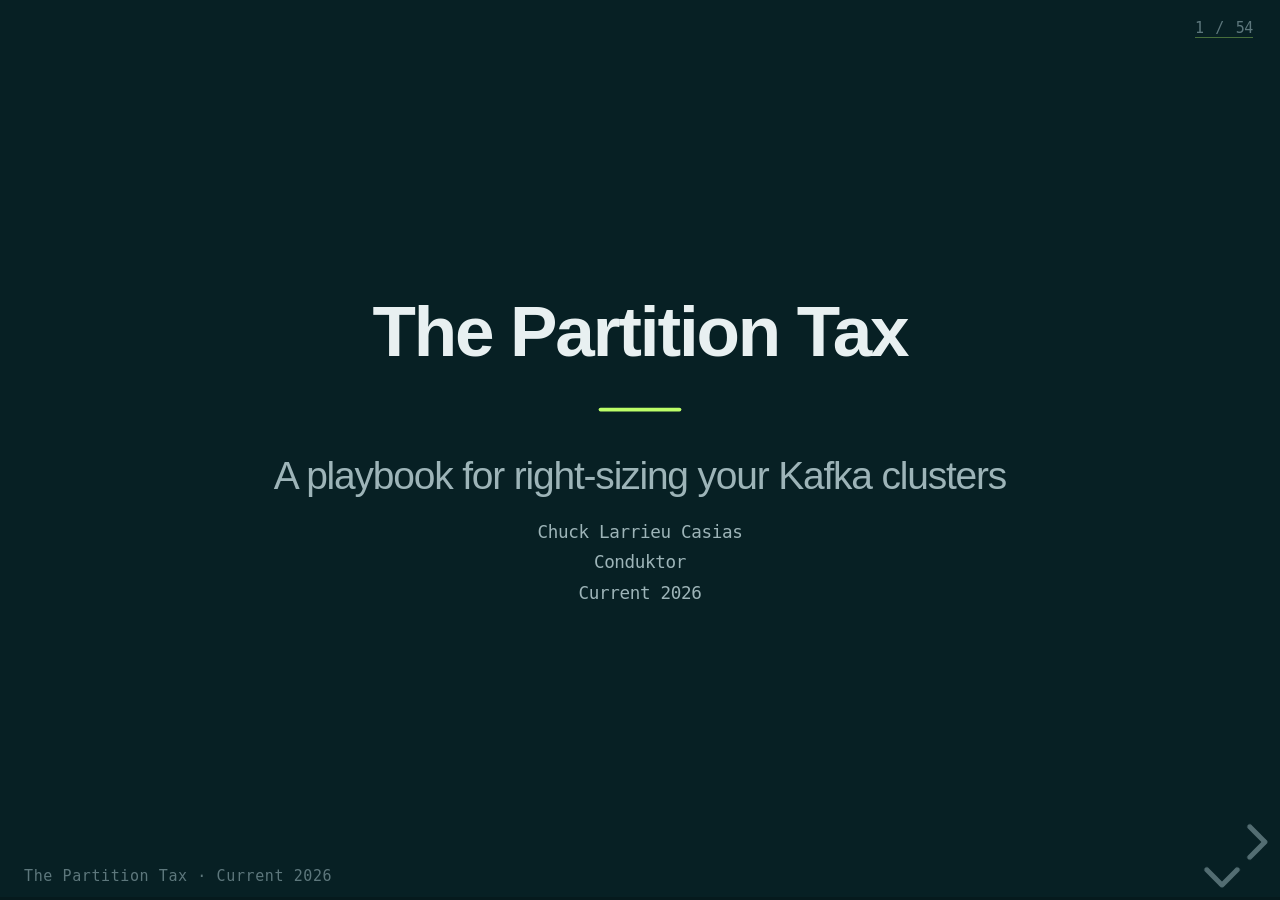
==== commit 72d711ea: "Restructure into 2D: acts horizontally, slides vertically Each act is now a horizontal column with i" ====
--- a/index.html
+++ b/index.html
@@ -15,11 +15,11 @@
 <body>
 <div class="reveal">
 <div class="slides">
-
-<!-- ============================================================ -->
-<!-- ACT 0 — COLD OPEN                                            -->
-<!-- ============================================================ -->
-
+<!-- ========================================================== -->
+<!-- OPEN — cold open                                        -->
+<!-- 5 slides, navigate with Down                            -->
+<!-- ========================================================== -->
+<section>
 <section class="center-slide" data-state="title">
   <h1>The Partition Tax</h1>
   <div class="title-rule"></div>
@@ -94,11 +94,13 @@
     Both are on the last two slides and both are screenshot-able.
   </aside>
 </section>
-
-<!-- ============================================================ -->
-<!-- ACT 1 — THE TAX                                              -->
-<!-- ============================================================ -->
-
+</section>
+
+<!-- ========================================================== -->
+<!-- ACT 1 — THE TAX                                         -->
+<!-- 13 slides, navigate with Down                           -->
+<!-- ========================================================== -->
+<section>
 <section class="center-slide" data-state="act">
   <span class="kicker">Act one</span>
   <h1>The Tax</h1>
@@ -309,11 +311,13 @@
     End of Act 1. Take a breath here. The next 30 minutes are all remedy.
   </aside>
 </section>
-
-<!-- ============================================================ -->
-<!-- ACT 2 — PREVENT                                              -->
-<!-- ============================================================ -->
-
+</section>
+
+<!-- ========================================================== -->
+<!-- ACT 2 — PREVENT                                         -->
+<!-- 4 slides, navigate with Down                            -->
+<!-- ========================================================== -->
+<section>
 <section class="center-slide" data-state="act">
   <span class="kicker">Layer one</span>
   <h1>Prevent</h1>
@@ -390,11 +394,13 @@
     Fixing the default is the single highest-leverage hour in this entire talk.
   </aside>
 </section>
-
-<!-- ============================================================ -->
-<!-- ACT 3 — CLEAN                                                -->
-<!-- ============================================================ -->
-
+</section>
+
+<!-- ========================================================== -->
+<!-- ACT 3 — CLEAN                                           -->
+<!-- 3 slides, navigate with Down                            -->
+<!-- ========================================================== -->
+<section>
 <section class="center-slide" data-state="act">
   <span class="kicker">Layer two</span>
   <h1>Clean</h1>
@@ -447,11 +453,13 @@
     talk, and it requires no engineering at all.
   </aside>
 </section>
-
-<!-- ============================================================ -->
-<!-- ACT 4 — FIX THE ROOT CAUSE                                   -->
-<!-- ============================================================ -->
-
+</section>
+
+<!-- ========================================================== -->
+<!-- ACT 4 — FIX THE ROOT CAUSE                              -->
+<!-- 17 slides, navigate with Down                           -->
+<!-- ========================================================== -->
+<section>
 <section class="center-slide" data-state="act">
   <span class="kicker">Layer three</span>
   <h1>Fix the root cause</h1>
@@ -745,11 +753,13 @@
     it here rather than on a blog.
   </aside>
 </section>
-
-<!-- ============================================================ -->
-<!-- ACT 5 — PATCH                                                -->
-<!-- ============================================================ -->
-
+</section>
+
+<!-- ========================================================== -->
+<!-- ACT 5 — PATCH                                           -->
+<!-- 6 slides, navigate with Down                            -->
+<!-- ========================================================== -->
+<section>
 <section class="center-slide" data-state="act">
   <span class="kicker">Layer four</span>
   <h1>Patch</h1>
@@ -860,11 +870,13 @@
     the idea.
   </aside>
 </section>
-
-<!-- ============================================================ -->
-<!-- ACT 6 — CLOSE                                                -->
-<!-- ============================================================ -->
-
+</section>
+
+<!-- ========================================================== -->
+<!-- ACT 6 — CLOSE                                           -->
+<!-- 6 slides, navigate with Down                            -->
+<!-- ========================================================== -->
+<section>
 <section class="center-slide" data-state="act">
   <span class="kicker">To take away</span>
   <h1>Two things</h1>
@@ -968,6 +980,7 @@
     Backup slide — don't present it. It exists so the published deck is
     citable and so anyone who challenges a number can check it themselves.
   </aside>
+</section>
 </section>
 
 </div>
@@ -994,6 +1007,17 @@
     minScale: 0.2,
     maxScale: 2.0,
     pdfSeparateFragments: false,
+
+    // Horizontal = acts, vertical = slides within an act.
+    // Reveal's stock right/left step through pending fragments before moving
+    // horizontally, which would make "right" an unreliable act-skip. Bind them
+    // to skip fragments so right/left always jump straight to the next act.
+    // Down and Space keep their normal fragment-by-fragment behaviour.
+    keyboard: {
+      39: () => Reveal.right({ skipFragments: true }),  // right arrow -> next act
+      37: () => Reveal.left({ skipFragments: true }),   // left arrow  -> previous act
+    },
+
     plugins: [ RevealNotes, RevealHighlight, RevealZoom ]
   });
 
--- a/css/theme.css
+++ b/css/theme.css
@@ -259,12 +259,15 @@
 }
 
 /* ---------- footer / progress ---------- */
+/* Top-right, not bottom-right: the deck has vertical stacks, so Reveal's
+   down-arrow control now occupies the bottom-right corner and the slide
+   number was rendering on top of it. */
 .reveal .slide-number {
   font-family: var(--mono);
   font-size: 15px;
   background: transparent;
   color: var(--ink-faint);
-  right: 22px; bottom: 16px;
+  right: 22px; top: 16px; bottom: auto; left: auto;
 }
 .reveal .progress { color: var(--lime); height: 3px; }
 .reveal .controls { color: var(--ink-faint); }
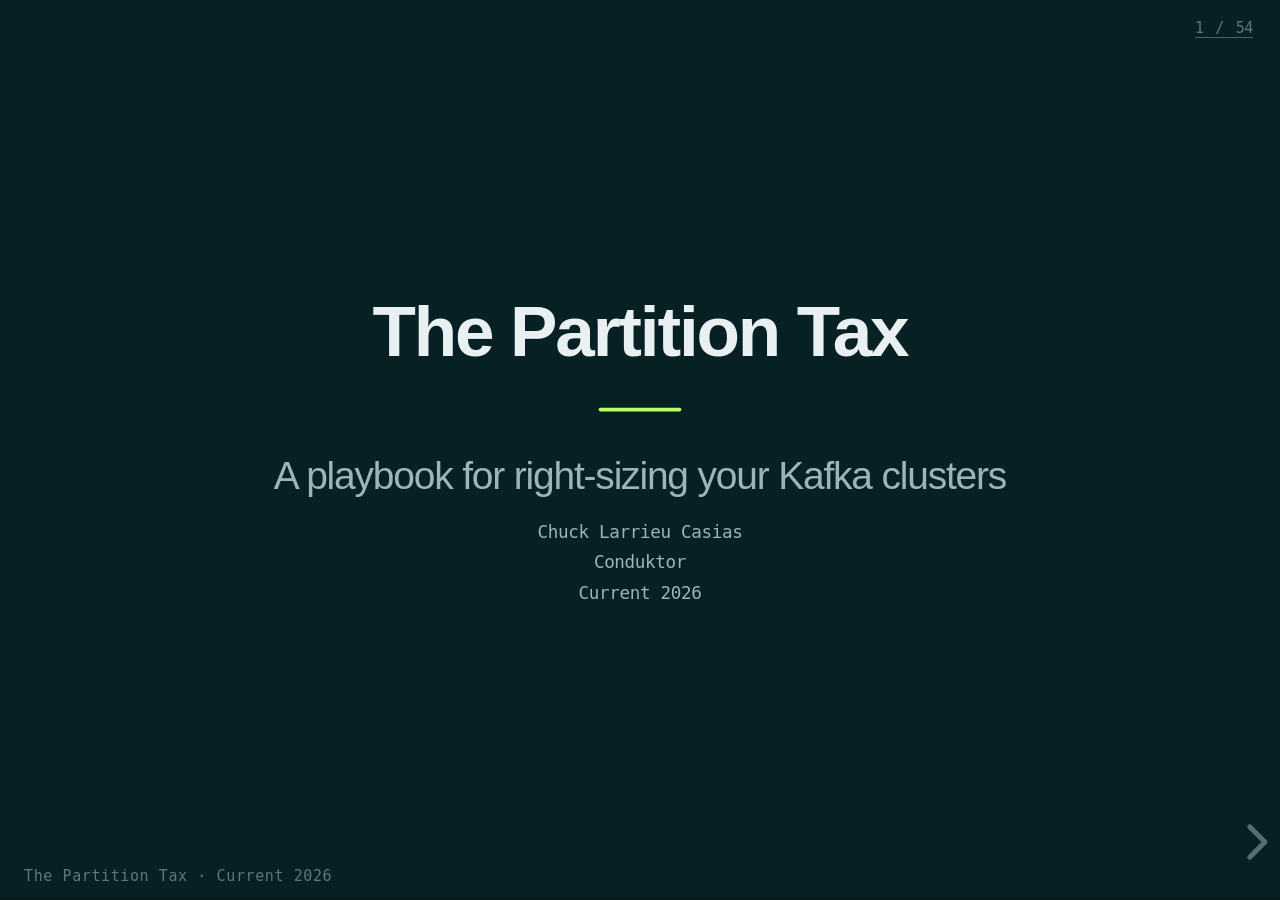
==== commit 61dd6877: "Title stands alone; add an audience poll section with animated builds Splits the old five-slide Open" ====
--- a/index.html
+++ b/index.html
@@ -16,8 +16,7 @@
 <div class="reveal">
 <div class="slides">
 <!-- ========================================================== -->
-<!-- OPEN — cold open                                        -->
-<!-- 5 slides, navigate with Down                            -->
+<!-- TITLE — stands alone, nothing beneath it                -->
 <!-- ========================================================== -->
 <section>
 <section class="center-slide" data-state="title">
@@ -31,13 +30,21 @@
   </p>
   <aside class="notes">
     Keep this short. Name, what I do — I spend my days inside other people's
-    Kafka clusters. Then go straight to the hands-up. Do NOT open with a
-    product slide.
-  </aside>
-</section>
-
-<section>
-  <span class="kicker">Before I start</span>
+    Kafka clusters. Then go straight to the poll. Do NOT open with a product
+    slide.
+
+    Nothing sits beneath this slide, so Down does nothing here — press Right
+    to start.
+  </aside>
+</section>
+</section>
+
+<!-- ========================================================== -->
+<!-- AUDIENCE POLL — 3 slides, navigate with Down            -->
+<!-- ========================================================== -->
+<section>
+<section>
+  <span class="kicker">Audience poll</span>
   <h2>Every topic needs at least one partition.</h2>
   <p class="mute pad-top">So your topic count is the <em>floor</em> on your partition count.</p>
   <p class="pad-top fragment"><strong>How many topics do you run?</strong></p>
@@ -50,34 +57,68 @@
   </aside>
 </section>
 
-<section>
+<section data-state="poll">
   <span class="kicker">Two shows of hands</span>
-  <figure>
-    <img src="assets/diagrams/ceiling-bar.svg" alt="1,000 partitions at 10 MB/s each carries 10 GB/s, or 864 TB per day. A busy cluster at 1 GB/s fills only a tenth of it.">
-  </figure>
+  <h2 class="nomargin">1,000 partitions <span class="faint">×</span> 10 MB/s per partition <span class="faint">=</span> <span class="lime">10 GB/s</span></h2>
+  <p class="small mute" style="margin:0.35em 0 0.2em 0">864 terabytes a day. That is the workload 1,000 partitions is sized for.</p>
+
+  <svg class="poll-bar" viewBox="0 0 1000 140" role="img"
+       aria-label="A bar representing the 10 GB/s that 1,000 partitions can carry. A genuinely busy cluster at 1 GB/s fills only a tenth of it.">
+    <rect x="2" y="8" width="996" height="86" rx="10" fill="rgba(188,254,104,0.08)" stroke="#bcfe68" stroke-width="2"/>
+    <text x="2" y="126" font-family="ui-monospace,Menlo,monospace" font-size="18" fill="#5d777c">capacity 1,000 partitions can carry</text>
+
+    <g class="fragment" data-fragment-index="3">
+      <rect class="sliver-rect" x="2" y="8" width="100" height="86" rx="10" fill="rgba(226,114,91,0.62)" stroke="#e2725b" stroke-width="2"/>
+      <text x="120" y="44" font-family="ui-monospace,Menlo,monospace" font-size="20" fill="#e2725b">a genuinely busy cluster: 1 GB/s</text>
+      <text x="120" y="74" font-family="ui-monospace,Menlo,monospace" font-size="20" fill="#5d777c">the other 90% is headroom nobody asked for</text>
+    </g>
+  </svg>
+
+  <div class="poll-asks">
+    <p class="fragment fade-up" data-fragment-index="1">
+      <span class="hand up">&#8593;</span>Hands up if you run more than <strong>1,000 partitions</strong>.
+    </p>
+    <p class="fragment fade-up" data-fragment-index="2">
+      <span class="hand down">&#8595;</span>Keep them up if you push more than <strong>10 GB/s</strong>.
+    </p>
+    <p class="fragment fade-up lime" data-fragment-index="4">
+      The gap between those two shows of hands is this talk.
+    </p>
+  </div>
+
   <aside class="notes">
     Ten MB/s per partition is a deliberately conservative per-partition figure —
-    a single partition on decent hardware does considerably better than this.
-    I'm being generous on purpose.
-
-    Now: hands up if you run more than 1,000 partitions. (Most hands up.)
-    Keep them up if you push more than 10 GB/s. (Almost every hand drops.)
-
-    864 TB a day. That is the workload 1,000 partitions is sized for.
-    Let the silence sit for a beat.
+    a single partition on decent hardware does considerably better. Say so; I am
+    being generous on purpose.
+
+    CLICK 1 — "Hands up if you run more than 1,000 partitions." Most of the room
+    goes up. Look around, acknowledge it.
+
+    CLICK 2 — "Now keep them up if you push more than 10 GB/s." Almost every hand
+    drops. WAIT. Do not fill the silence, the silence is the argument.
+
+    CLICK 3 — the bar fills in to a tenth. "This is what a genuinely busy cluster
+    actually does."
+
+    CLICK 4 — the line. Then move on; do not over-explain it.
   </aside>
 </section>
 
 <section class="center-slide">
   <h2 class="lime">Your partition count is not set by throughput.</h2>
-  <p class="mute pad-top">If it were, most of this room would be running a few dozen.</p>
+  <p class="mute pad-top">If it were, most of this room would be running a couple hundred or a few thousand.</p>
   <p class="pad-top fragment">So what <em>is</em> setting it?</p>
   <aside class="notes">
     This is the hinge of the whole talk. Everything after this is answering
     that question, and then doing something about the answer.
   </aside>
 </section>
-
+</section>
+
+<!-- ========================================================== -->
+<!-- THE PLAYBOOK — the map, 1 slide                         -->
+<!-- ========================================================== -->
+<section>
 <section>
   <span class="kicker">What this is</span>
   <h2>Four layers, by who can act</h2>
@@ -92,6 +133,9 @@
     Flag the structure once, clearly, so people can file what's coming.
     Then promise the takeaways: an audit checklist and a decision framework.
     Both are on the last two slides and both are screenshot-able.
+
+    This is its own column deliberately — one Left press from anywhere early
+    brings the map back up during Q&A.
   </aside>
 </section>
 </section>
--- a/css/theme.css
+++ b/css/theme.css
@@ -307,3 +307,69 @@
 
 /* act dividers get a touch more air */
 .reveal .slides section[data-state="act"] h1 { font-size: 2.6em; }
+
+/* ---------- audience poll slide ----------
+   The two "hands up" prompts are Reveal fragments so they land one at a
+   time, and each carries an arrow that animates in the direction the room's
+   hands are about to move: up on the first ask, down on the second. */
+.reveal .poll-bar {
+  width: 100%;
+  max-height: 24vh;
+  display: block;
+  margin: 0.5em 0 0.2em 0;
+}
+
+/* the 1 GB/s reality wipes in from the left rather than just fading */
+.reveal .poll-bar .sliver-rect {
+  transform-box: fill-box;
+  transform-origin: left center;
+}
+.reveal .poll-bar .fragment.visible .sliver-rect {
+  animation: poll-grow 780ms cubic-bezier(0.22, 0.8, 0.2, 1) both;
+}
+@keyframes poll-grow {
+  from { transform: scaleX(0.02); }
+  to   { transform: scaleX(1); }
+}
+
+.reveal .poll-asks { margin-top: 0.35em; }
+.reveal .poll-asks p {
+  font-size: 0.8em;
+  line-height: 1.3;
+  margin: 0 0 0.42em 0;
+}
+
+.reveal .hand {
+  display: inline-block;
+  font-family: var(--mono);
+  font-weight: 700;
+  font-size: 1.15em;
+  line-height: 1;
+  width: 1.15em;
+  text-align: center;
+  margin-right: 0.35em;
+}
+.reveal .hand.up   { color: var(--lime); }
+.reveal .hand.down { color: var(--bad); }
+
+/* the arrow only travels once its fragment becomes visible */
+.reveal .poll-asks .fragment.visible .hand.up   { animation: hand-up   620ms cubic-bezier(0.22, 0.9, 0.2, 1) both; }
+.reveal .poll-asks .fragment.visible .hand.down { animation: hand-down 620ms cubic-bezier(0.22, 0.9, 0.2, 1) both; }
+@keyframes hand-up {
+  0%   { transform: translateY(0.55em); opacity: 0; }
+  60%  { transform: translateY(-0.12em); opacity: 1; }
+  100% { transform: translateY(0); opacity: 1; }
+}
+@keyframes hand-down {
+  0%   { transform: translateY(-0.55em); opacity: 0; }
+  60%  { transform: translateY(0.12em); opacity: 1; }
+  100% { transform: translateY(0); opacity: 1; }
+}
+
+/* respect the OS setting — an animated deck should not be the reason
+   somebody in the room feels unwell */
+@media (prefers-reduced-motion: reduce) {
+  .reveal .poll-bar .fragment.visible .sliver-rect,
+  .reveal .poll-asks .fragment.visible .hand.up,
+  .reveal .poll-asks .fragment.visible .hand.down { animation: none; }
+}
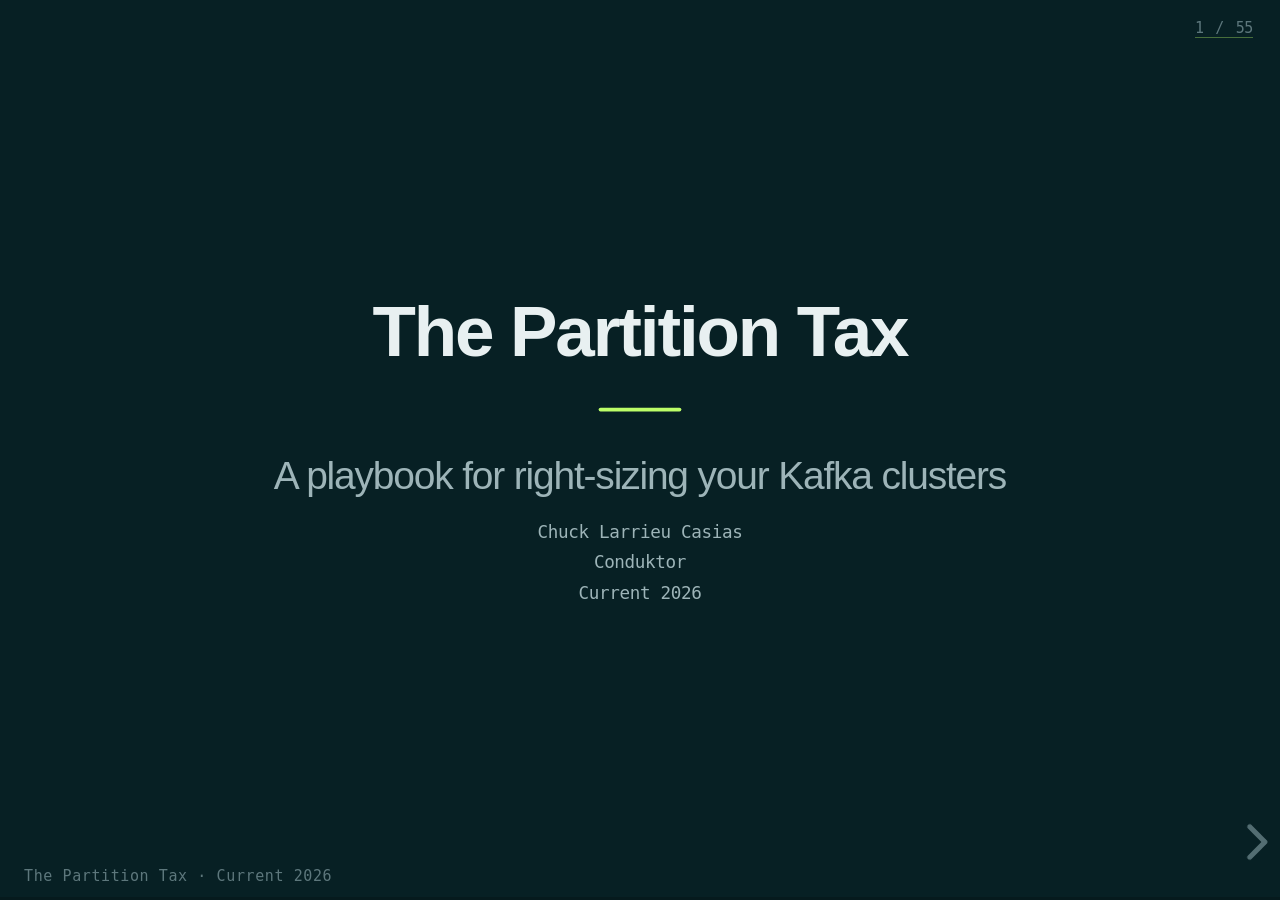
==== commit 0bdf09ec: "wip" ====
--- a/index.html
+++ b/index.html
@@ -13,1019 +13,29 @@
 <link rel="stylesheet" href="lib/reveal/plugin/highlight/monokai.css">
 </head>
 <body>
+
+<!--
+  Slide CONTENT lives in content/*.md, one file per act. Edit those files,
+  not this one; this is only the shell.
+
+  content/README.md documents the authoring syntax: slide separators,
+  speaker notes, and per-slide attributes.
+
+  Each file is one horizontal act, so the horizontal separator below is set
+  to a string that never occurs. Slides split on the three-dash line only.
+-->
 <div class="reveal">
 <div class="slides">
-<!-- ========================================================== -->
-<!-- TITLE — stands alone, nothing beneath it                -->
-<!-- ========================================================== -->
-<section>
-<section class="center-slide" data-state="title">
-  <h1>The Partition Tax</h1>
-  <div class="title-rule"></div>
-  <h3 class="mute" style="font-weight:400">A playbook for right-sizing your Kafka clusters</h3>
-  <p class="title-meta pad-top">
-    Chuck Larrieu Casias<br>
-    Conduktor<br>
-    Current 2026
-  </p>
-  <aside class="notes">
-    Keep this short. Name, what I do — I spend my days inside other people's
-    Kafka clusters. Then go straight to the poll. Do NOT open with a product
-    slide.
 
-    Nothing sits beneath this slide, so Down does nothing here — press Right
-    to start.
-  </aside>
-</section>
-</section>
-
-<!-- ========================================================== -->
-<!-- AUDIENCE POLL — 3 slides, navigate with Down            -->
-<!-- ========================================================== -->
-<section>
-<section>
-  <span class="kicker">Audience poll</span>
-  <h2>Every topic needs at least one partition.</h2>
-  <p class="mute pad-top">So your topic count is the <em>floor</em> on your partition count.</p>
-  <p class="pad-top fragment"><strong>How many topics do you run?</strong></p>
-  <p class="mute small fragment">A hundred? A thousand? More?</p>
-  <aside class="notes">
-    ASK THE ROOM. Get an actual number shouted out. Anchor on whatever the
-    biggest confident answer is — aim to land on ~1,000 so the next slide's
-    arithmetic is clean. If someone shouts 10,000, even better, the gap gets
-    wider. Wait for the answer. Don't rush this.
-  </aside>
-</section>
-
-<section data-state="poll">
-  <span class="kicker">Two shows of hands</span>
-  <h2 class="nomargin">1,000 partitions <span class="faint">×</span> 10 MB/s per partition <span class="faint">=</span> <span class="lime">10 GB/s</span></h2>
-  <p class="small mute" style="margin:0.35em 0 0.2em 0">864 terabytes a day. That is the workload 1,000 partitions is sized for.</p>
-
-  <svg class="poll-bar" viewBox="0 0 1000 140" role="img"
-       aria-label="A bar representing the 10 GB/s that 1,000 partitions can carry. A genuinely busy cluster at 1 GB/s fills only a tenth of it.">
-    <rect x="2" y="8" width="996" height="86" rx="10" fill="rgba(188,254,104,0.08)" stroke="#bcfe68" stroke-width="2"/>
-    <text x="2" y="126" font-family="ui-monospace,Menlo,monospace" font-size="18" fill="#5d777c">capacity 1,000 partitions can carry</text>
-
-    <g class="fragment" data-fragment-index="3">
-      <rect class="sliver-rect" x="2" y="8" width="100" height="86" rx="10" fill="rgba(226,114,91,0.62)" stroke="#e2725b" stroke-width="2"/>
-      <text x="120" y="44" font-family="ui-monospace,Menlo,monospace" font-size="20" fill="#e2725b">a genuinely busy cluster: 1 GB/s</text>
-      <text x="120" y="74" font-family="ui-monospace,Menlo,monospace" font-size="20" fill="#5d777c">the other 90% is headroom nobody asked for</text>
-    </g>
-  </svg>
-
-  <div class="poll-asks">
-    <p class="fragment fade-up" data-fragment-index="1">
-      <span class="hand up">&#8593;</span>Hands up if you run more than <strong>1,000 partitions</strong>.
-    </p>
-    <p class="fragment fade-up" data-fragment-index="2">
-      <span class="hand down">&#8595;</span>Keep them up if you push more than <strong>10 GB/s</strong>.
-    </p>
-    <p class="fragment fade-up lime" data-fragment-index="4">
-      The gap between those two shows of hands is this talk.
-    </p>
-  </div>
-
-  <aside class="notes">
-    Ten MB/s per partition is a deliberately conservative per-partition figure —
-    a single partition on decent hardware does considerably better. Say so; I am
-    being generous on purpose.
-
-    CLICK 1 — "Hands up if you run more than 1,000 partitions." Most of the room
-    goes up. Look around, acknowledge it.
-
-    CLICK 2 — "Now keep them up if you push more than 10 GB/s." Almost every hand
-    drops. WAIT. Do not fill the silence, the silence is the argument.
-
-    CLICK 3 — the bar fills in to a tenth. "This is what a genuinely busy cluster
-    actually does."
-
-    CLICK 4 — the line. Then move on; do not over-explain it.
-  </aside>
-</section>
-
-<section class="center-slide">
-  <h2 class="lime">Your partition count is not set by throughput.</h2>
-  <p class="mute pad-top">If it were, most of this room would be running a couple hundred or a few thousand.</p>
-  <p class="pad-top fragment">So what <em>is</em> setting it?</p>
-  <aside class="notes">
-    This is the hinge of the whole talk. Everything after this is answering
-    that question, and then doing something about the answer.
-  </aside>
-</section>
-</section>
-
-<!-- ========================================================== -->
-<!-- THE PLAYBOOK — the map, 1 slide                         -->
-<!-- ========================================================== -->
-<section>
-<section>
-  <span class="kicker">What this is</span>
-  <h2>Four layers, by who can act</h2>
-  <div class="spine">
-    <div class="layer on"><span class="n">01</span><span class="name">Prevent</span><span class="who">platform team<br>at provisioning</span></div>
-    <div class="layer on"><span class="n">02</span><span class="name">Clean</span><span class="who">app teams<br>quarterly</span></div>
-    <div class="layer on"><span class="n">03</span><span class="name">Fix</span><span class="who">app teams<br>at design time</span></div>
-    <div class="layer on"><span class="n">04</span><span class="name">Patch</span><span class="who">platform team<br>without app changes</span></div>
-  </div>
-  <p class="small mute">Everything here is arithmetic you can run against your own cluster before lunch. No benchmarks, no trust required.</p>
-  <aside class="notes">
-    Flag the structure once, clearly, so people can file what's coming.
-    Then promise the takeaways: an audit checklist and a decision framework.
-    Both are on the last two slides and both are screenshot-able.
-
-    This is its own column deliberately — one Left press from anywhere early
-    brings the map back up during Q&A.
-  </aside>
-</section>
-</section>
-
-<!-- ========================================================== -->
-<!-- ACT 1 — THE TAX                                         -->
-<!-- 13 slides, navigate with Down                           -->
-<!-- ========================================================== -->
-<section>
-<section class="center-slide" data-state="act">
-  <span class="kicker">Act one</span>
-  <h1>The Tax</h1>
-  <p class="mute">What it costs, and why you already have it</p>
-</section>
-
-<section>
-  <h2>Consumers set your partition count</h2>
-  <figure>
-    <img src="assets/diagrams/consumer-parallelism.svg" alt="A topic with four partitions feeds four consumers, one each. A fifth consumer has no partition to take and sits idle.">
-  </figure>
-  <aside class="notes">
-    The structural fact everybody knows but few price: within a consumer group,
-    one partition goes to exactly one consumer. Add a consumer beyond the
-    partition count and it does nothing at all.
-
-    So the moment a team needs more consumer parallelism, the only lever Kafka
-    offers them is partitions. They are not being careless. They are using the
-    only knob on the machine.
-  </aside>
-</section>
-
-<section>
-  <h2>And that lever is pulled by <em>latency</em></h2>
-  <figure>
-    <img src="assets/diagrams/latency-math.svg" alt="200 ms per record gives 5 records per second per consumer; 1,000 records per second therefore needs 200 consumers and so 200 partitions, to carry just 1 MB/s of data.">
-  </figure>
-  <aside class="notes">
-    Walk this slowly, it is the most important arithmetic in the talk.
-
-    One external call per record, 200ms. That consumer thread now does five
-    records a second. Not five thousand. Five.
-
-    Topic does 1,000 records a second, so you need 200 consumers, so you create
-    200 partitions. And the data underneath is one megabyte a second — a tenth
-    of what a single partition handles.
-
-    Nobody in that story did anything unreasonable. That is what makes this
-    expensive.
-  </aside>
-</section>
-
-<section>
-  <h2>And you can't take it back</h2>
-  <pre><code data-trim data-noescape class="language-text">hash("user-123") % 6  ->  partition 2
-hash("user-123") % 4  ->  partition 0</code></pre>
-  <p class="small fragment">Drop the partition count and every key relocates. Ordering breaks, compaction breaks, downstream state breaks.</p>
-  <p class="small fragment">Kafka will happily let you go <em>up</em>. There is no route back down except building a new topic and migrating onto it.</p>
-  <p class="pad-top fragment"><strong>Over-provisioning is a one-way door that costs nothing to walk through.</strong></p>
-  <aside class="notes">
-    This asymmetry is the engine of the whole problem. Adding partitions is a
-    one-line change with no approval and no downtime. Removing them is a
-    multi-day migration with a cutover. Of course clusters drift in one
-    direction.
-  </aside>
-</section>
-
-<section>
-  <span class="kicker">And in fairness</span>
-  <h2>Everyone's advice says over-provision</h2>
-  <blockquote class="small">
-    "When in doubt, slightly over-provision. Adding partitions is easy; removing them is not."
-  </blockquote>
-  <blockquote class="small fragment">
-    "Small cluster: 3 × broker count per topic. If you expect 20 consumers, start with at least 20 partitions."
-  </blockquote>
-  <p class="pad-top fragment mute small">Both of those are from <em>our own</em> internal guidance. We never published them. I'd have written the same thing five years ago.</p>
-  <aside class="notes">
-    Say this cheerfully and own it. I am not here to tell anyone they were
-    stupid — I am telling you the default advice, including ours, points one
-    way, and the economics point the other.
-
-    This buys the credibility I need for the next thirty minutes. Don't skip it
-    and don't be defensive about it.
-  </aside>
-</section>
-
-<section>
-  <h2>How I define waste — conservatively</h2>
-  <figure>
-    <img src="assets/diagrams/waste-definition.svg" alt="Fifty partitions on a 1 MB/s topic read by three consumers: three are working, forty-seven are pure overhead.">
-  </figure>
-  <aside class="notes">
-    I want this bar so low that nobody can argue with it. A partition only
-    counts as wasted if the topic does under 1 MB/s AND there are more
-    partitions than the largest consumer group has members.
-
-    That is not aggressive. Ten MB/s topics could usually run on one partition
-    too. I'm leaving that on the table so the number is unarguable.
-
-    Across the clusters we analyse, that conservative bar still finds 40 to 70
-    percent of infrastructure cost.
-  </aside>
-</section>
-
-<section>
-  <span class="kicker">The easy case</span>
-  <h2>Managed Kafka puts it on the invoice</h2>
-  <div class="cols pad-top">
-    <div class="panel">
-      <h4>What you're billed for</h4>
-      <p>Per partition-hour, plus hard ceilings per unit of capacity. Confluent Cloud allows 4,500 partitions per CKU.</p>
-    </div>
-    <div class="panel bad">
-      <h4>What that means</h4>
-      <p>Partition waste can have you buying a cluster rated for 240 MB/s produce and 720 MB/s consume — to move about 10 MB/s.</p>
-    </div>
-  </div>
-  <p class="pad-top fragment"><strong>On a large cluster, the conservative figure lands in the hundreds of thousands of dollars a year.</strong></p>
-  <aside class="notes">
-    On managed, I don't have to work to make this argument. The bill makes it.
-    Move through this quickly — the self-managed case is where the room starts
-    arguing with me, and that's the interesting part.
-  </aside>
-</section>
-
-<section class="center-slide">
-  <h2 class="mute">"But we self-manage.</h2>
-  <h2 class="mute">We're not charged per partition."</h2>
-  <p class="pad-top fragment lime">True. And not the same thing as free.</p>
-  <aside class="notes">
-    I hear this in almost every conversation. Pause here — let people who were
-    thinking it feel seen before I answer it.
-  </aside>
-</section>
-
-<section>
-  <h2>Replicas set your broker count</h2>
-  <figure>
-    <img src="assets/diagrams/broker-math.svg" alt="100,000 partitions at replication factor 3 is 300,000 replicas; at 4,000 per broker that is 75 brokers, against about 4 needed for the actual throughput.">
-  </figure>
-  <aside class="notes">
-    The recommended ceiling is 4,000 to 6,000 replicas per broker, and that
-    counts total replicas, not leaders.
-
-    Yes, better hardware raises it. AWS publishes about 12,000 for a tuned
-    m7g.8xlarge. Fine — that's 25 brokers instead of 75. The throughput still
-    only needs about four.
-
-    On most clusters I look at, replica count is the binding constraint. Not
-    throughput. Not storage.
-  </aside>
-</section>
-
-<section class="center-slide">
-  <h2 class="mute">"We upgraded to KRaft.</h2>
-  <h2 class="mute">For us the sky is the limit."</h2>
-  <p class="pad-top fragment lime">KRaft fixed the cluster. It did not fix the broker.</p>
-  <aside class="notes">
-    Be genuinely appreciative about KRaft here — it IS a real improvement, and
-    I don't want to sound like I'm knocking it. It raised the cluster-wide
-    metadata ceiling, cut broker startup times, sped up reassignment and topic
-    creation enormously.
-
-    None of which touches the per-broker cost of a partition.
-  </aside>
-</section>
-
-<section>
-  <h2>What every partition still costs each broker</h2>
-  <ul class="small">
-    <li><strong>File descriptors</strong> — every replica is log segment files on disk</li>
-    <li class="fragment"><strong>Memory</strong> — Kafka holds an in-memory buffer per partition</li>
-    <li class="fragment"><strong>Random I/O</strong> — more partitions, more scattered reads and writes</li>
-    <li class="fragment"><strong>Replication latency</strong> — one fetcher thread per broker pair by default</li>
-    <li class="fragment"><strong>Request handling</strong> — even empty partitions generate replication fetches</li>
-  </ul>
-  <blockquote class="small fragment">
-    "Replicating 1000 partitions from one broker to another can add about 20 ms latency, which implies that the end-to-end latency is at least 20 ms."
-    <span class="attrib">Jun Rao, Confluent</span>
-  </blockquote>
-  <aside class="notes">
-    Don't read the list aloud item by item, that's deadly. Hit file descriptors
-    and memory, then land on the Jun Rao quote — it's from one of Kafka's
-    original authors and it's about latency, which the room cares about more
-    than disk.
-  </aside>
-</section>
-
-<section>
-  <span class="kicker">The one that actually hurts</span>
-  <h2>Extra partitions look free until you move a broker</h2>
-  <p class="pad-top">Failure, restart, routine upgrade — every partition that broker led needs a leader election.</p>
-  <div class="cols pad-top">
-    <div class="panel">
-      <h4>Fixed cost, per partition</h4>
-      <p>The election is the same work whether the partition carries 100 MB/s or nothing at all.</p>
-    </div>
-    <div class="panel bad">
-      <h4>So idle isn't cheap</h4>
-      <p>An idle partition skips the data catch-up. It does not skip the election. 10,000 idle partitions is 10,000 elections.</p>
-    </div>
-  </div>
-  <p class="pad-top fragment small mute">This is the one that turns a cost conversation into an availability conversation — and that's usually when people start listening.</p>
-  <aside class="notes">
-    If I only get one point across in Act 1, make it this one. Cost arguments
-    get deferred to next quarter. Rolling-restart windows and failover times
-    get fixed.
-  </aside>
-</section>
-
-<section class="center-slide">
-  <h2>Managed: it hits the invoice.</h2>
-  <h2>Self-managed: it sets your broker count.</h2>
-  <p class="pad-top lime"><strong>Either way, partition waste often dominates the cost of running Kafka.</strong></p>
-  <p class="pad-top mute small">The good news: most of it is recoverable.</p>
-  <aside class="notes">
-    End of Act 1. Take a breath here. The next 30 minutes are all remedy.
-  </aside>
-</section>
-</section>
-
-<!-- ========================================================== -->
-<!-- ACT 2 — PREVENT                                         -->
-<!-- 4 slides, navigate with Down                            -->
-<!-- ========================================================== -->
-<section>
-<section class="center-slide" data-state="act">
-  <span class="kicker">Layer one</span>
-  <h1>Prevent</h1>
-  <div class="spine" style="max-width:900px;margin:1.4em auto 0 auto">
-    <div class="layer on"><span class="n">01</span><span class="name">Prevent</span><span class="who">platform team<br>at provisioning</span></div>
-    <div class="layer"><span class="n">02</span><span class="name">Clean</span><span class="who">app teams<br>quarterly</span></div>
-    <div class="layer"><span class="n">03</span><span class="name">Fix</span><span class="who">app teams<br>at design time</span></div>
-    <div class="layer"><span class="n">04</span><span class="name">Patch</span><span class="who">platform team<br>without app changes</span></div>
-  </div>
-  <p class="mute pad-top">Stop making new waste</p>
-</section>
-
-<section>
-  <h2>The trap this layer walks into</h2>
-  <div class="cols pad-top">
-    <div class="panel bad">
-      <h4>Review every topic</h4>
-      <p>You become a ticket queue. Teams route around you, or ship late and resent you for it. Neither outcome survives contact with a deadline.</p>
-    </div>
-    <div class="panel good">
-      <h4>Encode the rule once</h4>
-      <p>The policy <em>is</em> the review. Teams self-serve at full speed inside a boundary you set, and you are not in the loop.</p>
-    </div>
-  </div>
-  <p class="pad-top fragment"><strong>If prevention costs the platform team a meeting per topic, it will not happen.</strong></p>
-  <aside class="notes">
-    Every platform engineer in the room has lived the left-hand box. Name it
-    plainly and they'll trust the rest.
-  </aside>
-</section>
-
-<section>
-  <h2>Guardrails at creation time</h2>
-  <pre><code data-trim data-noescape class="language-yaml">apiVersion: self-serve/v1
-kind: ResourcePolicy
-metadata:
-  name: partition-budget
-spec:
-  targetKind: Topic
-  description: "Partitions get justified, not inherited"
-  rules:
-    - condition: spec.partitions &lt;= 6
-      errorMessage: "More than 6 partitions needs a measured throughput number"
-    - condition: metadata.labels.owner != ""
-      errorMessage: "Every topic has a named owner"</code></pre>
-  <p class="small mute">Three properties that matter more than the syntax: it runs at creation, it fails with a <em>reason</em>, and it lives in git next to everything else.</p>
-  <aside class="notes">
-    This is Conduktor's self-service policy format because that's what I use
-    with customers, but the shape is the point, not the vendor. If you're
-    building this yourself with an admission controller or a Terraform policy
-    module, same three properties.
-
-    The error message is doing real work. "Denied" makes people open a ticket.
-    "Needs a measured throughput number" makes them go measure.
-  </aside>
-</section>
-
-<section>
-  <h2>Change the default, not just the ceiling</h2>
-  <div class="cols">
-    <div class="panel bad">
-      <h4>Template starts at 30</h4>
-      <p>Every copy-pasted topic inherits 30 partitions forever. Nobody chose 30. Somebody chose it once, in 2019, for a different topic.</p>
-    </div>
-    <div class="panel good">
-      <h4>Template starts at 1</h4>
-      <p>Going up requires a sentence of justification. Most topics never need one.</p>
-    </div>
-  </div>
-  <p class="pad-top fragment"><strong>The ceiling stops the worst case. The default decides the median.</strong></p>
-  <aside class="notes">
-    Most of the waste I find isn't a team gaming the limit. It's a template
-    default nobody has looked at in years, multiplied by a thousand topics.
-    Fixing the default is the single highest-leverage hour in this entire talk.
-  </aside>
-</section>
-</section>
-
-<!-- ========================================================== -->
-<!-- ACT 3 — CLEAN                                           -->
-<!-- 3 slides, navigate with Down                            -->
-<!-- ========================================================== -->
-<section>
-<section class="center-slide" data-state="act">
-  <span class="kicker">Layer two</span>
-  <h1>Clean</h1>
-  <div class="spine" style="max-width:900px;margin:1.4em auto 0 auto">
-    <div class="layer done"><span class="n">01</span><span class="name">Prevent</span><span class="who">platform team<br>at provisioning</span></div>
-    <div class="layer on"><span class="n">02</span><span class="name">Clean</span><span class="who">app teams<br>quarterly</span></div>
-    <div class="layer"><span class="n">03</span><span class="name">Fix</span><span class="who">app teams<br>at design time</span></div>
-    <div class="layer"><span class="n">04</span><span class="name">Patch</span><span class="who">platform team<br>without app changes</span></div>
-  </div>
-  <p class="mute pad-top">Deal with the waste you already have</p>
-</section>
-
-<section>
-  <h2>You cannot clean what you cannot attribute</h2>
-  <p class="pad-top">One shared cluster. One line on the cloud bill. Forty teams.</p>
-  <div class="cols pad-top">
-    <div class="panel bad">
-      <h4>Cloud tags</h4>
-      <p>Tags stop at the resource boundary. The cluster is one resource. There is no tag that says which team's topics are holding those replicas.</p>
-    </div>
-    <div class="panel good">
-      <h4>Kafka-level allocation</h4>
-      <p>Attribute partition-hours, bytes and storage to the application that owns the topic. This is the only layer where the question is answerable.</p>
-    </div>
-  </div>
-  <p class="pad-top fragment small mute">This is why FinOps teams stall on Kafka specifically. Their entire toolchain works at the resource boundary, and Kafka hides forty tenants behind one.</p>
-  <aside class="notes">
-    If there are FinOps people in the room this is the slide they photograph.
-    It explains a frustration they've had for two years and couldn't articulate.
-  </aside>
-</section>
-
-<section>
-  <h2>Show each team their own number</h2>
-  <p class="pad-top">Not the cluster's waste. <em>Theirs.</em> With their name on it.</p>
-  <ul class="pad-top">
-    <li class="fragment">Partition-hours by application, not by cluster</li>
-    <li class="fragment">Trended, so growth is visible before it's structural</li>
-    <li class="fragment">Delivered where budget conversations already happen</li>
-  </ul>
-  <p class="pad-top fragment"><strong>Most teams clean up without being asked.</strong></p>
-  <p class="small mute fragment">The ones that don't now have a number attached to them, which is a different and much easier conversation to have.</p>
-  <aside class="notes">
-    Be honest about the mechanism: this works because of embarrassment and
-    budget, not because of dashboards. A team that can see its own line item
-    next to its peers' will act. A team looking at a cluster-wide number will
-    not, because it isn't theirs.
-
-    I've watched this recover more partitions than any technical fix in this
-    talk, and it requires no engineering at all.
-  </aside>
-</section>
-</section>
-
-<!-- ========================================================== -->
-<!-- ACT 4 — FIX THE ROOT CAUSE                              -->
-<!-- 17 slides, navigate with Down                           -->
-<!-- ========================================================== -->
-<section>
-<section class="center-slide" data-state="act">
-  <span class="kicker">Layer three</span>
-  <h1>Fix the root cause</h1>
-  <div class="spine" style="max-width:900px;margin:1.4em auto 0 auto">
-    <div class="layer done"><span class="n">01</span><span class="name">Prevent</span><span class="who">platform team<br>at provisioning</span></div>
-    <div class="layer done"><span class="n">02</span><span class="name">Clean</span><span class="who">app teams<br>quarterly</span></div>
-    <div class="layer on"><span class="n">03</span><span class="name">Fix</span><span class="who">app teams<br>at design time</span></div>
-    <div class="layer"><span class="n">04</span><span class="name">Patch</span><span class="who">platform team<br>without app changes</span></div>
-  </div>
-  <p class="mute pad-top">Stop needing the partitions in the first place</p>
-</section>
-
-<section class="center-slide">
-  <blockquote style="border:none;padding:0">
-    <h2 class="mute">"We need more partitions.</h2>
-    <h2 class="mute">Our consumer can't keep up."</h2>
-  </blockquote>
-  <p class="pad-top fragment">This ticket is the single largest source of partition sprawl I see.</p>
-  <p class="small mute fragment">And it is almost always a correct observation with the wrong remedy attached.</p>
-  <aside class="notes">
-    Everyone in the room has either written this ticket or approved it. Say so.
-    The team is right that they have a problem. They're reaching for the only
-    lever Kafka shows them.
-  </aside>
-</section>
-
-<section>
-  <h2>The diagnosis underneath it</h2>
-  <p class="pad-top mute">Consumers that can't keep up are almost never CPU-bound. They're waiting.</p>
-  <ul class="pad-top small">
-    <li class="fragment">An external HTTP call per record</li>
-    <li class="fragment">A database write, then a read-back</li>
-    <li class="fragment">An enrichment lookup against another service</li>
-    <li class="fragment">ML inference, RAG retrieval, an LLM call</li>
-  </ul>
-  <p class="pad-top fragment"><strong>One partition = one unit of work = one thread.</strong></p>
-  <p class="fragment small mute">That model is fine when processing takes microseconds. It collapses the moment processing means <em>waiting on something else</em> — and in 2026 that is most consumers.</p>
-  <aside class="notes">
-    The vanilla consumer's threading model was designed for fast, local,
-    CPU-bound work. Event-driven systems stopped looking like that years ago,
-    and AI workloads have made it dramatically worse — an LLM call is seconds,
-    not milliseconds.
-  </aside>
-</section>
-
-<section>
-  <h2>What you're actually paying for</h2>
-  <figure>
-    <img src="assets/diagrams/head-of-line.svg" alt="Key A takes 4 seconds while keys B, C and D, needing 100 ms each, wait behind it on the same partition.">
-  </figure>
-  <aside class="notes">
-    This is head-of-line blocking and it's the real defect. B, C and D are
-    different customers, different orders, different entities. They have no
-    business relationship with A whatsoever. They're waiting because a hashing
-    function put them in the same bucket.
-
-    Adding partitions makes this statistically less likely. It never makes it
-    go away.
-  </aside>
-</section>
-
-<section class="center-slide">
-  <h2 class="lime">Partitions are an infrastructure concern.</h2>
-  <h2 class="lime">Keys are the domain concern.</h2>
-  <p class="pad-top mute">Nobody in your business cares whether <code>user_42</code> lives on partition 7 or partition 23.</p>
-  <p class="pad-top fragment">They care that events about <code>user_42</code> are processed in order.</p>
-  <aside class="notes">
-    This is the intellectual centre of the talk. Slow down.
-
-    The partition exists because Kafka needs to shard data across brokers and
-    distribute work across instances. It is a side effect of horizontal
-    scaling. The key is what the domain actually cares about.
-
-    Using partitions for ordering couples a business guarantee to a deployment
-    parameter. That's a leaky abstraction, and you pay for the leak in
-    permanent infrastructure.
-  </aside>
-</section>
-
-<section>
-  <h2>So what does "add partitions" actually do?</h2>
-  <div class="cols pad-top">
-    <div class="panel">
-      <h4>What you wanted</h4>
-      <p>More things happening at once.</p>
-    </div>
-    <div class="panel bad">
-      <h4>What you bought</h4>
-      <p>Permanent infrastructure. More replicas to host, longer leader elections when a broker dies, more controller work, and a bigger bill on anything priced per partition.</p>
-    </div>
-  </div>
-  <p class="pad-top fragment"><strong>You converted a processing problem into an infrastructure problem — through a one-way door.</strong></p>
-  <p class="small mute fragment">And you only get parallelism up to the partition count, so the next slow dependency starts the cycle again.</p>
-  <aside class="notes">
-    Land this hard. It connects Act 4 straight back to Act 1's arithmetic:
-    this is where those 200 partitions came from.
-  </aside>
-</section>
-
-<section class="center-slide">
-  <h2 class="mute">"Fine — so we use share groups.</h2>
-  <h2 class="mute">Queues for Kafka. That's the fix, right?"</h2>
-  <p class="pad-top fragment lime">Share groups are genuinely good. They are also solving a different problem.</p>
-  <aside class="notes">
-    Tone check: I am NOT here to trash KIP-932. It's excellent work and I'm
-    glad it shipped. My objection is narrow and specific: it is being pointed
-    at as the replacement for Parallel Consumer, and it is not that.
-
-    Say the positive part first and mean it.
-  </aside>
-</section>
-
-<section>
-  <h2>What share consumers actually give you</h2>
-  <p class="mute small">KIP-932, GA in Apache Kafka 4.2</p>
-  <pre><code data-trim class="language-text">Available  ->  Acquired  ->  Acknowledged</code></pre>
-  <ul class="small pad-top">
-    <li>Each record is individually <em>acquired</em> by a consumer, processed, then acknowledged</li>
-    <li class="fragment">Per-message acks: ACCEPT, RELEASE (retry it), REJECT (dead-letter it)</li>
-    <li class="fragment">Consumer count is no longer capped by partition count</li>
-  </ul>
-  <p class="pad-top fragment"><strong>For job queues this is exactly right.</strong> Render this PDF, send this email, transform this image. Independent tasks, per-record retry, maximum throughput.</p>
-  <aside class="notes">
-    Give share groups a full, fair hearing. If the room thinks I'm strawmanning
-    them, I lose the next slide, which is the one that matters.
-  </aside>
-</section>
-
-<section>
-  <h2>And here is the line that decides it</h2>
-  <blockquote>
-    "The records in a share-partition can be delivered <em>out of order</em> to a consumer."
-    <span class="attrib">KIP-932</span>
-  </blockquote>
-  <p class="pad-top fragment small mute">Can, in a distributed system under load, means will.</p>
-  <div class="panel bad fragment pad-top">
-    <h4>What that costs you in an event-driven system</h4>
-    <p><code>UserUpdated(user=42)</code> arrives at offset 10.<br>
-       <code>UserDeleted(user=42)</code> arrives at offset 50.</p>
-    <p>Process them out of order and you have just resurrected a deleted user.</p>
-  </div>
-  <aside class="notes">
-    There is no per-partition order and no per-key order. That's not a bug,
-    it's the design — it's what buys the per-message acking.
-
-    The resurrected user is the example that makes people's faces change,
-    because everyone has a version of it. GDPR deletion is the one that gets
-    quoted back to me afterwards.
-  </aside>
-</section>
-
-<section class="center-slide">
-  <h2>Telling people to move from Parallel Consumer to share groups</h2>
-  <h2 class="lime">is like telling them to move from Postgres to Redis</h2>
-  <h2 class="mute">because both store data.</h2>
-  <p class="pad-top small mute fragment">Both are excellent. The semantics are not interchangeable.</p>
-  <aside class="notes">
-    This is the quotable line. Deliver it and then stop talking for two seconds.
-  </aside>
-</section>
-
-<section class="center-slide">
-  <h2>What you actually want</h2>
-  <div class="cols pad-top" style="max-width:860px;margin:0 auto">
-    <div class="panel good"><h4>Parallelism</h4><p>across keys</p></div>
-    <div class="panel good"><h4>Ordering</h4><p>within a key</p></div>
-    <div class="panel good"><h4>Correctness</h4><p>of offset commits</p></div>
-  </div>
-  <p class="pad-top">Decoupled from how many partitions the topic happens to have.</p>
-  <p class="small mute fragment">Two of these are easy. The third is where homegrown attempts die.</p>
-  <aside class="notes">
-    Set up the next slide. Everyone thinks this is a thread pool keyed by
-    record key. That part takes an afternoon. Then you meet offsets.
-  </aside>
-</section>
-
-<section>
-  <h2>The part everyone underestimates</h2>
-  <figure>
-    <img src="assets/diagrams/offset-commit.svg" alt="Offsets 100 to 108: 100-104 done, 105 still in flight, 106-108 done. The highest contiguous completed offset is 104.">
-  </figure>
-  <aside class="notes">
-    Walk the two wrong answers first, let the room feel the trap, then give the
-    right one.
-
-    Commit 108 and crash: 105 is gone. Silently. You will find out in a
-    reconciliation report next quarter.
-
-    Wait for 105: congratulations, you've rebuilt head-of-line blocking inside
-    your own application.
-
-    The right answer needs a completed-offset map per partition, in-memory gap
-    tracking, bounded memory, backpressure, and correct behaviour across
-    rebalances. Parallel Consumer stuffs that state into the offset commit
-    metadata string that nobody else was using.
-  </aside>
-</section>
-
-<section>
-  <h2>"Can't I just use virtual threads?"</h2>
-  <div class="cols pad-top">
-    <div class="panel good">
-      <h4>What virtual threads solve</h4>
-      <p>The <em>concurrency cost</em>. Millions of them, and a blocking HTTP call no longer pins an OS thread. Genuinely great for IO-bound work.</p>
-    </div>
-    <div class="panel bad">
-      <h4>What they don't solve</h4>
-      <p>Ordering and offset-commit correctness. Those are a different layer, and they don't come for free with a cheaper thread.</p>
-    </div>
-  </div>
-  <p class="small mute pad-top fragment">Thread per partition: about the same as the vanilla consumer. Thread per key: now you need in-flight key tracking, a completed-offset tracker, backpressure, rebalance handling and bounded memory.</p>
-  <p class="fragment"><strong>Which is to say: you've started writing Parallel Consumer.</strong></p>
-  <aside class="notes">
-    I get this question every single time, and it's a good instinct, not a
-    stupid one. Virtual threads are the right execution layer. They are not a
-    contract layer.
-  </aside>
-</section>
-
-<section>
-  <h2>Parallel Consumer, briefly</h2>
-  <table>
-    <tr><th>Mode</th><th>Ordering guaranteed</th><th>Use it for</th></tr>
-    <tr><td class="mono lime">KEY</td><td>Records sharing a key process sequentially; different keys run concurrently</td><td>Event-driven systems, event sourcing</td></tr>
-    <tr><td class="mono">UNORDERED</td><td>None</td><td>Independent tasks, order irrelevant</td></tr>
-    <tr><td class="mono">PARTITION</td><td>Per-partition, same as vanilla</td><td>Vanilla semantics without multiplexing N partitions onto one thread</td></tr>
-  </table>
-  <p class="pad-top small"><strong>KEY is the default, and it's the one you want.</strong> You set <code>maxConcurrency</code>, not partition count.</p>
-  <p class="small mute fragment">One instance assigned 10 partitions can run 10, 100 or 1,000 concurrent units of work — without touching the rebalance protocol or stealing partitions from anyone.</p>
-  <aside class="notes">
-    The crucial architectural point: it parallelises WITHIN the partitions
-    already assigned to that instance. It doesn't change group membership and
-    doesn't touch rebalancing. That's why it's safe to adopt incrementally.
-  </aside>
-</section>
-
-<section>
-  <h2>Three to look at</h2>
-  <table class="small">
-    <tr><th>Library</th><th>Shape</th><th>Worth knowing</th></tr>
-    <tr>
-      <td class="mono lime">parallel-consumer<br><span class="tiny mute">github.com/astubbs</span></td>
-      <td>Java, wraps the vanilla consumer</td>
-      <td>Confluent deprecated the original; Antony Stubbs, one of its original implementers, forked it and is actively improving it</td>
-    </tr>
-    <tr>
-      <td class="mono lime">kpipe<br><span class="tiny mute">github.com/eschizoid</span></td>
-      <td>Java virtual threads over the vanilla consumer</td>
-      <td>Newer and smaller. I have not run it in anger — evaluate before you depend on it</td>
-    </tr>
-    <tr>
-      <td class="mono lime">llingr-demux<br><span class="tiny mute">llingr.io</span></td>
-      <td>Go core; Java/Kotlin/Scala bindings, Rust FFI, gRPC sidecar</td>
-      <td>Per-key routing to workers with contiguous offset commit. Marked patent pending and the licence isn't published — check that before adopting</td>
-    </tr>
-  </table>
-  <p class="tiny mute pad-top">Performance figures on these projects are the maintainers' own. Benchmark against your workload before you believe any of them, mine included.</p>
-  <aside class="notes">
-    Be scrupulously fair here. I'm recommending a category, not a vendor. The
-    llingr licensing caveat is real and I should say it out loud rather than
-    bury it — an unlicensed dependency is a non-starter at most of the
-    companies in this room.
-
-    If asked which I'd start with: the astubbs fork, because it's Apache 2.0,
-    it's battle-tested, and the maintainer wrote the original.
-  </aside>
-</section>
-
-<section>
-  <h2>One question decides it</h2>
-  <figure>
-    <img src="assets/diagrams/decision-tree.svg" alt="Decision tree: does per-key order matter? Yes leads to a per-key concurrent consumer; no with order irrelevant leads to Share Consumers; no and already fast leads to the vanilla consumer.">
-  </figure>
-  <aside class="notes">
-    Screenshot slide. Pause on it.
-
-    Then the point that ties Act 4 to Act 1: "add more partitions" is not an
-    answer to any of these three questions. It never was. It's just the only
-    lever that was in reach.
-  </aside>
-</section>
-
-<section class="center-slide">
-  <h2>This should be in Apache Kafka</h2>
-  <p class="pad-top mute">Key-level parallelism belongs in <code>org.apache.kafka.clients.consumer</code>, not in a third-party library you have to know exists.</p>
-  <p class="pad-top small fragment">Somebody proposed roughly this in <strong>2019</strong> — KIP-X, "a cooperative consumer processing semantic". It went nowhere.</p>
-  <p class="small mute fragment">Partition-level parallelism is a poor default for event-driven systems, and an actively bad one for anything calling a model.</p>
-  <aside class="notes">
-    Say this as an ask to the community, not a complaint. There are Kafka
-    committers in this room and at this conference. That's the point of saying
-    it here rather than on a blog.
-  </aside>
-</section>
-</section>
-
-<!-- ========================================================== -->
-<!-- ACT 5 — PATCH                                           -->
-<!-- 6 slides, navigate with Down                            -->
-<!-- ========================================================== -->
-<section>
-<section class="center-slide" data-state="act">
-  <span class="kicker">Layer four</span>
-  <h1>Patch</h1>
-  <div class="spine" style="max-width:900px;margin:1.4em auto 0 auto">
-    <div class="layer done"><span class="n">01</span><span class="name">Prevent</span><span class="who">platform team<br>at provisioning</span></div>
-    <div class="layer done"><span class="n">02</span><span class="name">Clean</span><span class="who">app teams<br>quarterly</span></div>
-    <div class="layer done"><span class="n">03</span><span class="name">Fix</span><span class="who">app teams<br>at design time</span></div>
-    <div class="layer on"><span class="n">04</span><span class="name">Patch</span><span class="who">platform team<br>without app changes</span></div>
-  </div>
-  <p class="mute pad-top">What lies you can tell when you can't change the app</p>
-</section>
-
-<section>
-  <h2>Layer three assumed something</h2>
-  <p class="pad-top">That somebody will change the consumer.</p>
-  <ul class="pad-top small">
-    <li class="fragment">The team that wrote it left</li>
-    <li class="fragment">A contractor wrote it and the contract ended</li>
-    <li class="fragment">It's a vendor binary you don't have source for</li>
-    <li class="fragment">The team exists, agrees with you, and has it at #14 on the backlog</li>
-  </ul>
-  <p class="pad-top fragment"><strong>The platform team owns the cost. The app team owns the fix. That gap is where partition waste lives permanently.</strong></p>
-  <aside class="notes">
-    Every platform engineer knows this gap intimately. They can see the waste,
-    they can price the waste, and they cannot touch the code that causes it.
-
-    That's what this layer is for. It is not the elegant answer. It's the one
-    available to the person who actually carries the cost.
-  </aside>
-</section>
-
-<section>
-  <h2>Why a Kafka proxy can do anything at all</h2>
-  <p class="pad-top small mute">It is not a reverse proxy. It parses the Kafka wire protocol — every request typed, versioned and decoded before it reaches a broker.</p>
-  <pre><code data-trim class="language-text">client  ->  Metadata request
-broker  ->  "the brokers are at 10.0.0.5:9092, 10.0.0.6:9092"
-proxy   ->  rewrites that to "proxy:9093, proxy:9094"
-client  ->  every subsequent connection comes back through the proxy</code></pre>
-  <p class="small fragment">That rewrite is why a plain TCP load balancer in front of Kafka gets bypassed within one round trip — and why a protocol-aware proxy doesn't.</p>
-  <p class="small mute fragment">Sitting in the protocol path means the client's view of the cluster is something you control rather than something you report.</p>
-  <aside class="notes">
-    Keep this tight — it's mechanism, not payoff. But people need it, because
-    otherwise the next three slides sound like magic.
-
-    The key idea to plant: the client's view of Kafka is negotiable.
-  </aside>
-</section>
-
-<section>
-  <span class="kicker">Lie #1 — in production today</span>
-  <h2>"You have your own cluster."</h2>
-  <p class="pad-top">Virtual clusters. Each team gets isolated bootstrap servers, its own topic namespace, its own ACLs — on shared physical infrastructure.</p>
-  <div class="cols pad-top">
-    <div class="panel bad"><h4>Before</h4><p>Nine non-prod clusters, each with its own brokers, its own internal topics, its own per-broker partition overhead, all running at 2% utilisation.</p></div>
-    <div class="panel good"><h4>After</h4><p>One physical cluster. Nine tenants who cannot see each other. Eight clusters' worth of overhead deleted.</p></div>
-  </div>
-  <p class="small mute fragment pad-top">Non-prod is the easy win: the isolation requirement is real, the throughput requirement is nearly zero, and nobody is emotionally attached to a dev cluster.</p>
-  <aside class="notes">
-    Start with non-prod when selling this internally. It's the lowest-risk
-    consolidation and usually the biggest raw saving, because non-prod clusters
-    are provisioned like prod and used like a laptop.
-  </aside>
-</section>
-
-<section>
-  <span class="kicker">Lie #2 — in production today</span>
-  <h2>"You have your own topic."</h2>
-  <p class="pad-top">Topic concentration. Many logical topics fold onto fewer physical partitions behind the proxy. Clients see their own topic and never know.</p>
-  <p class="pad-top small">Aimed squarely at the long tail: dead-letter queues, audit topics, per-tenant topics, non-prod scratch. Hundreds of topics, almost no data, all of them holding replicas.</p>
-  <div class="panel pad-top fragment">
-    <h4>The honest caveat</h4>
-    <p>This does not shrink an existing topic. Nothing does — you still migrate onto a right-sized topic. What concentration changes is the <em>destination</em>: set the rule up front, and matching topics land on shared physical partitions as they migrate.</p>
-  </div>
-  <aside class="notes">
-    Say the caveat before anyone asks. If I let someone in the audience find
-    the hole, I look like I was hiding it. If I hand it over myself, the rest
-    of the talk gets more trust, not less.
-  </aside>
-</section>
-
-<section>
-  <span class="kicker">Lie #3 — not implemented; I want to argue about it</span>
-  <h2>"You have more partitions than you do."</h2>
-  <p class="pad-top small mute">A thought experiment, not a product. Nobody has built this. I think it's interesting and I'd like to be told why it's wrong.</p>
-  <div class="cols pad-top">
-    <div class="panel">
-      <h4>The idea</h4>
-      <p>For one specific slow app, the proxy advertises more partitions than the topic really has, then maps them back to the real partitions underneath.</p>
-    </div>
-    <div class="panel">
-      <h4>Why it's tempting</h4>
-      <p>The app scales horizontally as if it had the partitions. No library migration, no rewrite, no access to the source needed. The platform team acts alone.</p>
-    </div>
-  </div>
-  <p class="pad-top small fragment"><strong>Where I expect it to break:</strong> offset semantics across the virtual-to-real mapping, per-key ordering once two virtual partitions share a real one, and consumer group rebalancing that now has to be simulated.</p>
-  <p class="small lime fragment">If you can see a fourth reason it breaks, find me afterwards. That's genuinely why it's in this talk.</p>
-  <aside class="notes">
-    BE EXPLICIT AND REPEAT IT: this is not implemented, not on a roadmap, not
-    something anyone can buy. I am floating an idea at a technical conference
-    on purpose.
-
-    If I get this wrong and someone thinks it's shipping, that's a support
-    ticket for my colleagues and a credibility problem for me. Say "this does
-    not exist" out loud at least twice.
-
-    The reason to include it: the room is full of exactly the people who can
-    tell me why it won't work, and the failure modes are more interesting than
-    the idea.
-  </aside>
-</section>
-</section>
-
-<!-- ========================================================== -->
-<!-- ACT 6 — CLOSE                                           -->
-<!-- 6 slides, navigate with Down                            -->
-<!-- ========================================================== -->
-<section>
-<section class="center-slide" data-state="act">
-  <span class="kicker">To take away</span>
-  <h1>Two things</h1>
-  <div class="spine" style="max-width:900px;margin:1.4em auto 0 auto">
-    <div class="layer done"><span class="n">01</span><span class="name">Prevent</span><span class="who">platform team<br>at provisioning</span></div>
-    <div class="layer done"><span class="n">02</span><span class="name">Clean</span><span class="who">app teams<br>quarterly</span></div>
-    <div class="layer done"><span class="n">03</span><span class="name">Fix</span><span class="who">app teams<br>at design time</span></div>
-    <div class="layer done"><span class="n">04</span><span class="name">Patch</span><span class="who">platform team<br>without app changes</span></div>
-  </div>
-  <p class="mute pad-top">A checklist, and a way to choose</p>
-</section>
-
-<section>
-  <span class="kicker">Takeaway one</span>
-  <h2>Audit your own partition waste</h2>
-  <ol class="checklist">
-    <li>List every topic by partition count, descending.</li>
-    <li>For each, pull <strong>peak</strong> producer throughput over 7 days — peak, not average.</li>
-    <li>For each, pull the <strong>maximum member count</strong> across all its consumer groups.</li>
-    <li>Flag any topic where <code>throughput &lt; 1 MB/s</code> <em>and</em> <code>partitions &gt; max group members</code>.</li>
-    <li>Sum the excess partitions on flagged topics. Multiply by replication factor.</li>
-    <li class="fragment">Self-managed: divide by your replicas-per-broker ceiling. That's brokers you run for nothing.</li>
-    <li class="fragment">Managed: multiply by your partition-hour rate × 8,760. That's an annual line item.</li>
-  </ol>
-  <p class="small mute fragment">Steps 2 and 3 are the ones people skip, and they're the ones that make the number defensible.</p>
-  <aside class="notes">
-    Tell them to photograph this one. Then make the promise explicit: this is
-    an afternoon of work, and the number at the end is theirs, not mine.
-
-    Emphasise PEAK not average on step 2 — averaging over a week hides the
-    daily batch spike and someone will correctly challenge the result.
-  </aside>
-</section>
-
-<section>
-  <span class="kicker">Takeaway two</span>
-  <h2>Which layer do you reach for?</h2>
-  <table class="small">
-    <tr><th>Your situation</th><th>Reach for</th></tr>
-    <tr><td>Topics still being created</td><td class="lime">Prevent — fix the template default, then the ceiling</td></tr>
-    <tr><td>Sprawl exists, teams are responsive</td><td class="lime">Clean — attribute it, then let them act</td></tr>
-    <tr><td>Consumer too slow · per-key order matters · you can change the app</td><td class="lime">Fix — per-key concurrent consumer</td></tr>
-    <tr><td>Consumer too slow · ordering genuinely irrelevant</td><td class="lime">Share groups — the right tool for this one</td></tr>
-    <tr><td>Consumer too slow · you cannot change the app</td><td class="lime">Patch — proxy, and accept the trade</td></tr>
-    <tr><td>Long tail of tiny topics · non-prod sprawl</td><td class="lime">Patch — virtualisation and concentration</td></tr>
-  </table>
-  <p class="small mute pad-top fragment">Two questions get you to a row: <strong>does per-key order matter</strong>, and <strong>can you change the app?</strong></p>
-  <aside class="notes">
-    The second screenshot slide. This is the artifact the abstract promised, so
-    make sure it's on screen long enough to photograph.
-
-    If you only remember two questions from this talk: does per-key ordering
-    matter, and can you change the code. Everything else follows.
-  </aside>
-</section>
-
-<section>
-  <h2>If you do one thing on Monday</h2>
-  <p class="pad-top">Run steps 1 to 4 of that checklist. It takes an afternoon.</p>
-  <p class="pad-top fragment">Most teams are genuinely surprised by the answer — and you cannot make the case for any of the other three layers without it.</p>
-  <p class="pad-top small mute fragment">Then change one template default from 30 to 1. That's the cheapest structural fix in this entire talk, and it stops the bleeding while you deal with the rest.</p>
-  <aside class="notes">
-    End on something that costs them nothing and needs nobody's approval.
-    Never end a cost talk with "buy something".
-  </aside>
-</section>
-
-<section class="center-slide">
-  <h1>Thank you</h1>
-  <div class="title-rule"></div>
-  <p class="title-meta">
-    Chuck Larrieu Casias · Conduktor<br>
-    <span class="mute">Slides, checklist and sources:</span><br>
-    <a href="https://chuck-alt-delete.github.io/partition-tax">chuck-alt-delete.github.io/partition-tax</a>
-  </p>
-  <p class="tiny mute pad-top">
-    Ask me about the virtual partition idea. I still think there's something there.
-  </p>
-  <aside class="notes">
-    Leave this up for Q and A. Expect: "what about tiered storage", "does this
-    apply to Kafka Streams" (yes, and worse — internal topics inherit the input
-    partition count), and at least one person who wants to argue about share
-    groups. Welcome that argument, don't win it rudely.
-  </aside>
-</section>
-
-<section>
-  <h2>Sources</h2>
-  <ul class="tiny">
-    <li>Confluent Cloud partition limits per CKU — Confluent Cloud documentation</li>
-    <li>4,000–6,000 replicas per broker; ~12,000 on a tuned <code>m7g.8xlarge</code> — AWS MSK quotas documentation</li>
-    <li>"Replicating 1000 partitions… about 20 ms latency" — Jun Rao, <em>How to Choose the Number of Topics/Partitions in a Kafka Cluster</em>, Confluent</li>
-    <li>KRaft metadata and startup improvements — Confluent Developer; Instaclustr KRaft benchmarks</li>
-    <li>"Records in a share-partition can be delivered out of order" — KIP-932, Queues for Kafka</li>
-    <li>KIP-X, <em>Introduce a cooperative consumer processing semantic</em> (2019) — Apache Kafka wiki</li>
-    <li>Parallel Consumer — <code>github.com/astubbs/parallel-consumer</code> (fork of the deprecated <code>confluentinc/parallel-consumer</code>)</li>
-    <li>kpipe — <code>github.com/eschizoid/kpipe</code> · llingr-demux — <code>llingr.io</code></li>
-    <li>Background posts — <em>The Surprising Cost of Kafka Partition Waste</em> and <em>Kafka Partitions are the Wrong Ordering Abstraction, Keys Are</em>, conduktor.io/blog</li>
-  </ul>
-  <aside class="notes">
-    Backup slide — don't present it. It exists so the published deck is
-    citable and so anyone who challenges a number can check it themselves.
-  </aside>
-</section>
-</section>
+  <section data-markdown="content/01-title.md"    data-separator="\r?\n@@@@@@\r?\n" data-separator-vertical="\r?\n---\r?\n" data-separator-notes="^Note:"></section>
+  <section data-markdown="content/02-poll.md"     data-separator="\r?\n@@@@@@\r?\n" data-separator-vertical="\r?\n---\r?\n" data-separator-notes="^Note:"></section>
+  <section data-markdown="content/03-tax.md"      data-separator="\r?\n@@@@@@\r?\n" data-separator-vertical="\r?\n---\r?\n" data-separator-notes="^Note:"></section>
+  <section data-markdown="content/04-playbook.md" data-separator="\r?\n@@@@@@\r?\n" data-separator-vertical="\r?\n---\r?\n" data-separator-notes="^Note:"></section>
+  <section data-markdown="content/05-prevent.md"  data-separator="\r?\n@@@@@@\r?\n" data-separator-vertical="\r?\n---\r?\n" data-separator-notes="^Note:"></section>
+  <section data-markdown="content/06-clean.md"    data-separator="\r?\n@@@@@@\r?\n" data-separator-vertical="\r?\n---\r?\n" data-separator-notes="^Note:"></section>
+  <section data-markdown="content/07-fix.md"      data-separator="\r?\n@@@@@@\r?\n" data-separator-vertical="\r?\n---\r?\n" data-separator-notes="^Note:"></section>
+  <section data-markdown="content/08-patch.md"    data-separator="\r?\n@@@@@@\r?\n" data-separator-vertical="\r?\n---\r?\n" data-separator-notes="^Note:"></section>
+  <section data-markdown="content/09-close.md"    data-separator="\r?\n@@@@@@\r?\n" data-separator-vertical="\r?\n---\r?\n" data-separator-notes="^Note:"></section>
 
 </div>
 </div>
@@ -1033,10 +43,41 @@
 <div class="deck-footer">The Partition Tax · Current 2026</div>
 
 <script src="lib/reveal/reveal.js"></script>
+<script src="lib/reveal/plugin/markdown/markdown.js"></script>
 <script src="lib/reveal/plugin/notes/notes.js"></script>
 <script src="lib/reveal/plugin/highlight/highlight.js"></script>
 <script src="lib/reveal/plugin/zoom/zoom.js"></script>
 <script>
+  // The four-layer spine appears on six slides and is identical every time
+  // except for which layer is lit. Write <div class="spine" data-act="3"></div>
+  // in the Markdown; this fills it in.
+  //   data-act="all"   every layer lit (the playbook map)
+  //   data-act="1".."4"  that layer lit, earlier ones dimmed as done
+  //   data-act="done"  all four done (the closing divider)
+  const SPINE_LAYERS = [
+    ['01', 'Prevent', 'platform team<br>at provisioning'],
+    ['02', 'Clean',   'app teams<br>quarterly'],
+    ['03', 'Fix',     'app teams<br>at design time'],
+    ['04', 'Patch',   'platform team<br>without app changes'],
+  ];
+  function buildSpines() {
+    document.querySelectorAll('.spine[data-act]').forEach(el => {
+      const act = el.dataset.act;
+      el.innerHTML = SPINE_LAYERS.map(([n, name, who], i) => {
+        const idx = i + 1;
+        let state = '';
+        if (act === 'all')       state = 'on';
+        else if (act === 'done') state = 'done';
+        else if (idx < +act)     state = 'done';
+        else if (idx === +act)   state = 'on';
+        return `<div class="layer ${state}">` +
+               `<span class="n">${n}</span>` +
+               `<span class="name">${name}</span>` +
+               `<span class="who">${who}</span></div>`;
+      }).join('');
+    });
+  }
+
   Reveal.initialize({
     hash: true,
     slideNumber: 'c/t',
@@ -1062,11 +103,8 @@
       37: () => Reveal.left({ skipFragments: true }),   // left arrow  -> previous act
     },
 
-    plugins: [ RevealNotes, RevealHighlight, RevealZoom ]
-  });
-
-  // centre-slide vertical centring without forcing it on content slides
-  Reveal.on('ready', () => document.body.classList.add('ready'));
+    plugins: [ RevealMarkdown, RevealNotes, RevealHighlight, RevealZoom ]
+  }).then(buildSpines);
 </script>
 </body>
 </html>
--- a/css/theme.css
+++ b/css/theme.css
@@ -373,3 +373,16 @@
   .reveal .poll-asks .fragment.visible .hand.up,
   .reveal .poll-asks .fragment.visible .hand.down { animation: none; }
 }
+
+/* Act dividers render the spine narrower and centred. This used to be an
+   inline style on each divider; it lives here now that the slides are
+   authored in Markdown and the spine markup is generated. */
+.reveal section[data-state="act"] .spine {
+  max-width: 900px;
+  margin: 1.4em auto 0 auto;
+}
+
+/* The poll bar is inline SVG inside Markdown. Markdown renderers treat <svg>
+   as inline and wrap it in a <p>, which would add paragraph margins, so it is
+   wrapped in a <figure> instead — block-level and margin-free. */
+.reveal .poll-figure { margin: 0; width: 100%; }
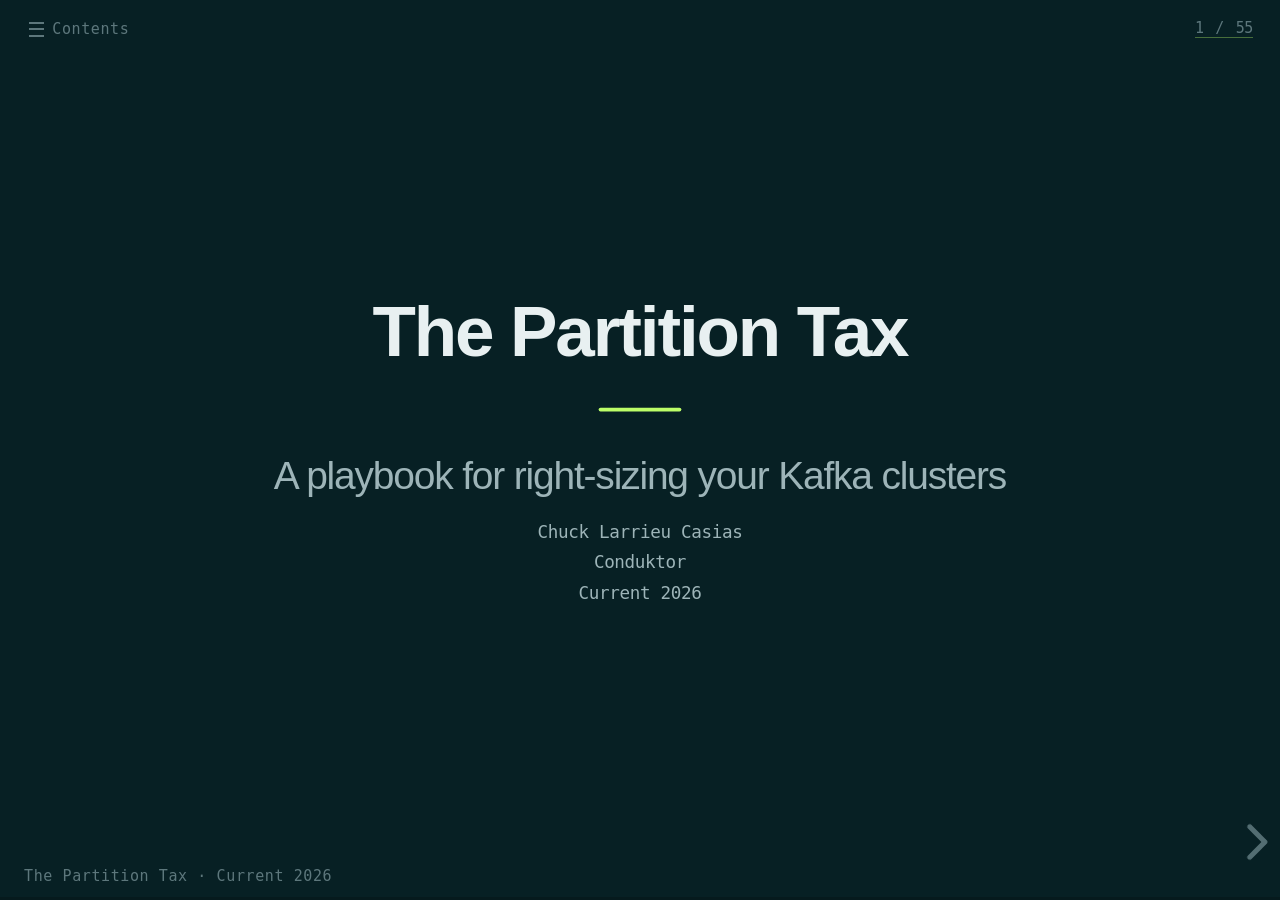
==== commit a63a59c0: "Draft: restructure the deck and reconcile the docs Content is now a coherent draft, so the docs that" ====
--- a/index.html
+++ b/index.html
@@ -28,17 +28,22 @@
 <div class="slides">
 
   <section data-markdown="content/01-title.md"    data-separator="\r?\n@@@@@@\r?\n" data-separator-vertical="\r?\n---\r?\n" data-separator-notes="^Note:"></section>
-  <section data-markdown="content/02-poll.md"     data-separator="\r?\n@@@@@@\r?\n" data-separator-vertical="\r?\n---\r?\n" data-separator-notes="^Note:"></section>
-  <section data-markdown="content/03-tax.md"      data-separator="\r?\n@@@@@@\r?\n" data-separator-vertical="\r?\n---\r?\n" data-separator-notes="^Note:"></section>
-  <section data-markdown="content/04-playbook.md" data-separator="\r?\n@@@@@@\r?\n" data-separator-vertical="\r?\n---\r?\n" data-separator-notes="^Note:"></section>
+  <section data-markdown="content/02-playbook.md"     data-separator="\r?\n@@@@@@\r?\n" data-separator-vertical="\r?\n---\r?\n" data-separator-notes="^Note:"></section>
+  <section data-markdown="content/03-poll.md"      data-separator="\r?\n@@@@@@\r?\n" data-separator-vertical="\r?\n---\r?\n" data-separator-notes="^Note:"></section>
+  <section data-markdown="content/04-tax.md" data-separator="\r?\n@@@@@@\r?\n" data-separator-vertical="\r?\n---\r?\n" data-separator-notes="^Note:"></section>
   <section data-markdown="content/05-prevent.md"  data-separator="\r?\n@@@@@@\r?\n" data-separator-vertical="\r?\n---\r?\n" data-separator-notes="^Note:"></section>
   <section data-markdown="content/06-clean.md"    data-separator="\r?\n@@@@@@\r?\n" data-separator-vertical="\r?\n---\r?\n" data-separator-notes="^Note:"></section>
-  <section data-markdown="content/07-fix.md"      data-separator="\r?\n@@@@@@\r?\n" data-separator-vertical="\r?\n---\r?\n" data-separator-notes="^Note:"></section>
+  <section data-markdown="content/07-optimize.md"      data-separator="\r?\n@@@@@@\r?\n" data-separator-vertical="\r?\n---\r?\n" data-separator-notes="^Note:"></section>
   <section data-markdown="content/08-patch.md"    data-separator="\r?\n@@@@@@\r?\n" data-separator-vertical="\r?\n---\r?\n" data-separator-notes="^Note:"></section>
   <section data-markdown="content/09-close.md"    data-separator="\r?\n@@@@@@\r?\n" data-separator-vertical="\r?\n---\r?\n" data-separator-notes="^Note:"></section>
 
 </div>
 </div>
+
+<button id="toc-btn" class="toc-btn" aria-expanded="false" aria-controls="toc-panel" title="Contents (press T)">
+  <span class="toc-bars" aria-hidden="true"></span>Contents
+</button>
+<nav id="toc-panel" class="toc-panel" aria-label="Table of contents" hidden></nav>
 
 <div class="deck-footer">The Partition Tax · Current 2026</div>
 
@@ -57,7 +62,7 @@
   const SPINE_LAYERS = [
     ['01', 'Prevent', 'platform team<br>at provisioning'],
     ['02', 'Clean',   'app teams<br>quarterly'],
-    ['03', 'Fix',     'app teams<br>at design time'],
+    ['03', 'Optimize', 'app teams<br>at design time'],
     ['04', 'Patch',   'platform team<br>without app changes'],
   ];
   function buildSpines() {
@@ -76,6 +81,82 @@
                `<span class="who">${who}</span></div>`;
       }).join('');
     });
+  }
+
+  // Contents panel. Generated from the slides at runtime rather than
+  // maintained by hand, so cutting or adding a slide keeps it correct.
+  function buildToc() {
+    const panel = document.getElementById('toc-panel');
+    const btn = document.getElementById('toc-btn');
+    const clean = t => t.replace(/\s+/g, ' ').trim();
+    const titleOf = s => {
+      const h = s.querySelector('h1, h2, h3');
+      if (h && h.textContent.trim()) return clean(h.textContent);
+      const k = s.querySelector('.kicker');
+      if (k && k.textContent.trim()) return clean(k.textContent);
+      // full-bleed diagram slides carry no heading on purpose — name them
+      // by their diagram, which is what you'd search for anyway
+      const img = s.querySelector('figure img, img');
+      if (img) return (img.getAttribute('src') || '').split('/').pop().replace(/\.[a-z]+$/, '');
+      const p = s.querySelector('p, blockquote, li');
+      if (p && p.textContent.trim()) return clean(p.textContent).slice(0, 52);
+      return '(untitled)';
+    };
+    const entries = [];
+    panel.innerHTML = '';
+    Reveal.getHorizontalSlides().forEach((col, h) => {
+      const leaves = col.classList.contains('stack')
+        ? [...col.querySelectorAll(':scope > section')] : [col];
+      // Act dividers put the act name in the heading; other columns
+      // (title, playbook, poll) name themselves in the kicker.
+      const first = leaves[0];
+      const kicker = first.querySelector('.kicker');
+      const label = (first.getAttribute('data-state') === 'act' || !kicker)
+        ? titleOf(first)
+        : kicker.textContent.replace(/\s+/g, ' ').trim();
+      const act = document.createElement('button');
+      act.className = 'toc-act';
+      act.innerHTML = `<span class="n">${String(h + 1).padStart(2, '0')}</span> ${label}`;
+      act.onclick = () => go(h, 0);
+      panel.appendChild(act);
+      entries.push({ el: act, h, v: 0 });
+      leaves.forEach((s, v) => {
+        if (leaves.length === 1) return;          // act is the slide; no child row
+        const row = document.createElement('button');
+        row.className = 'toc-slide';
+        row.textContent = titleOf(s);
+        row.onclick = () => go(h, v);
+        panel.appendChild(row);
+        entries.push({ el: row, h, v });
+      });
+    });
+
+    function go(h, v) { Reveal.slide(h, v); close(); }
+    function open_()  { panel.hidden = false; btn.setAttribute('aria-expanded', 'true'); mark(); }
+    function close()  { panel.hidden = true;  btn.setAttribute('aria-expanded', 'false'); }
+    function toggle() { panel.hidden ? open_() : close(); }
+
+    function mark() {
+      const i = Reveal.getIndices();
+      let best = null;
+      for (const e of entries) {
+        e.el.classList.remove('current');
+        if (e.h === i.h && e.v === (i.v || 0)) best = e;
+      }
+      if (best) {
+        best.el.classList.add('current');
+        best.el.scrollIntoView({ block: 'nearest' });
+      }
+    }
+
+    btn.onclick = e => { e.stopPropagation(); toggle(); };
+    panel.onclick = e => e.stopPropagation();
+    document.addEventListener('click', () => { if (!panel.hidden) close(); });
+    document.addEventListener('keydown', e => {
+      if (e.key === 'Escape' && !panel.hidden) { close(); e.stopPropagation(); }
+    });
+    Reveal.on('slidechanged', () => { if (!panel.hidden) mark(); });
+    Reveal.addKeyBinding({ keyCode: 84, key: 'T', description: 'Toggle contents' }, toggle);
   }
 
   Reveal.initialize({
@@ -104,7 +185,7 @@
     },
 
     plugins: [ RevealMarkdown, RevealNotes, RevealHighlight, RevealZoom ]
-  }).then(buildSpines);
+  }).then(() => { buildSpines(); buildToc(); });
 </script>
 </body>
 </html>
--- a/css/theme.css
+++ b/css/theme.css
@@ -386,3 +386,126 @@
    as inline and wrap it in a <p>, which would add paragraph margins, so it is
    wrapped in a <figure> instead — block-level and margin-free. */
 .reveal .poll-figure { margin: 0; width: 100%; }
+
+/* ---------- images and inline SVG ----------
+   To the Markdown renderer <img> and <svg> are INLINE, so a bare one lands
+   wrapped in a <p> and inherits the slide's left alignment. Centre and cap
+   them here so dropping a screenshot into a content file just works, with or
+   without a <figure> wrapper.
+
+   Specificity is deliberately kept at (0,1,2) — one class, two elements — so
+   that single-class rules like .poll-bar (0,2,0) still win and keep their own
+   sizing. Don't raise it to .reveal .slides section img. */
+.reveal section img,
+.reveal section svg {
+  display: block;
+  margin-left: auto;
+  margin-right: auto;
+  max-width: 100%;
+  max-height: 62vh;
+  height: auto;
+}
+
+/* Diagrams that have to share a slide with body copy. The default 62vh cap
+   leaves no room for a caption plus a panel. */
+.reveal figure.fig-compact img,
+.reveal figure.fig-compact svg { max-height: 50vh; }
+
+/* ---------- contents button + panel ----------
+   Built at runtime from the slides themselves, so it never needs updating
+   when slides are added or cut. */
+.toc-btn {
+  position: fixed;
+  top: 14px; left: 18px;
+  z-index: 40;
+  display: flex; align-items: center; gap: 0.55em;
+  font-family: var(--mono);
+  font-size: 15px;
+  letter-spacing: 0.04em;
+  color: var(--ink-faint);
+  background: transparent;
+  border: 1px solid transparent;
+  border-radius: 7px;
+  padding: 5px 10px;
+  cursor: pointer;
+  transition: color 0.15s ease, border-color 0.15s ease, background 0.15s ease;
+}
+.toc-btn:hover,
+.toc-btn[aria-expanded="true"] {
+  color: var(--lime);
+  border-color: rgba(188, 254, 104, 0.35);
+  background: rgba(188, 254, 104, 0.07);
+}
+.toc-btn .toc-bars {
+  width: 15px; height: 11px;
+  display: inline-block;
+  border-top: 2px solid currentColor;
+  border-bottom: 2px solid currentColor;
+  position: relative;
+}
+.toc-btn .toc-bars::after {
+  content: ""; position: absolute;
+  left: 0; top: 4px; width: 100%;
+  border-top: 2px solid currentColor;
+}
+
+.toc-panel {
+  position: fixed;
+  top: 52px; left: 18px;
+  z-index: 40;
+  width: 380px;
+  max-height: 82vh;
+  overflow-y: auto;
+  padding: 10px 6px 12px 6px;
+  background: var(--bg-sunk);
+  border: 1px solid rgba(188, 254, 104, 0.30);
+  border-radius: 10px;
+  box-shadow: 0 18px 44px rgba(0, 0, 0, 0.55);
+  font-family: var(--mono);
+}
+.toc-panel[hidden] { display: none; }
+
+.toc-act {
+  display: block; width: 100%;
+  text-align: left;
+  background: transparent;
+  border: 0;
+  border-radius: 6px;
+  color: var(--lime);
+  font-family: var(--mono);
+  font-size: 14px;
+  letter-spacing: 0.02em;
+  padding: 7px 10px 5px 10px;
+  margin-top: 4px;
+  cursor: pointer;
+}
+.toc-act:first-child { margin-top: 0; }
+.toc-act .n { color: var(--ink-faint); margin-right: 0.7em; }
+.toc-act:hover { background: rgba(188, 254, 104, 0.10); }
+
+.toc-slide {
+  display: block; width: 100%;
+  text-align: left;
+  background: transparent;
+  border: 0;
+  border-left: 2px solid rgba(157, 180, 184, 0.22);
+  border-radius: 0 5px 5px 0;
+  color: var(--ink-mute);
+  font-family: var(--mono);
+  font-size: 12.5px;
+  line-height: 1.35;
+  padding: 4px 10px 4px 14px;
+  margin-left: 18px;
+  cursor: pointer;
+}
+.toc-slide:hover { color: var(--ink); background: rgba(255, 255, 255, 0.05); }
+.toc-slide.current,
+.toc-act.current {
+  color: var(--bg);
+  background: var(--lime);
+  border-left-color: var(--lime);
+}
+
+/* the deck is the artifact when printed — chrome does not belong in the PDF */
+.print-pdf .toc-btn,
+.print-pdf .toc-panel { display: none !important; }
